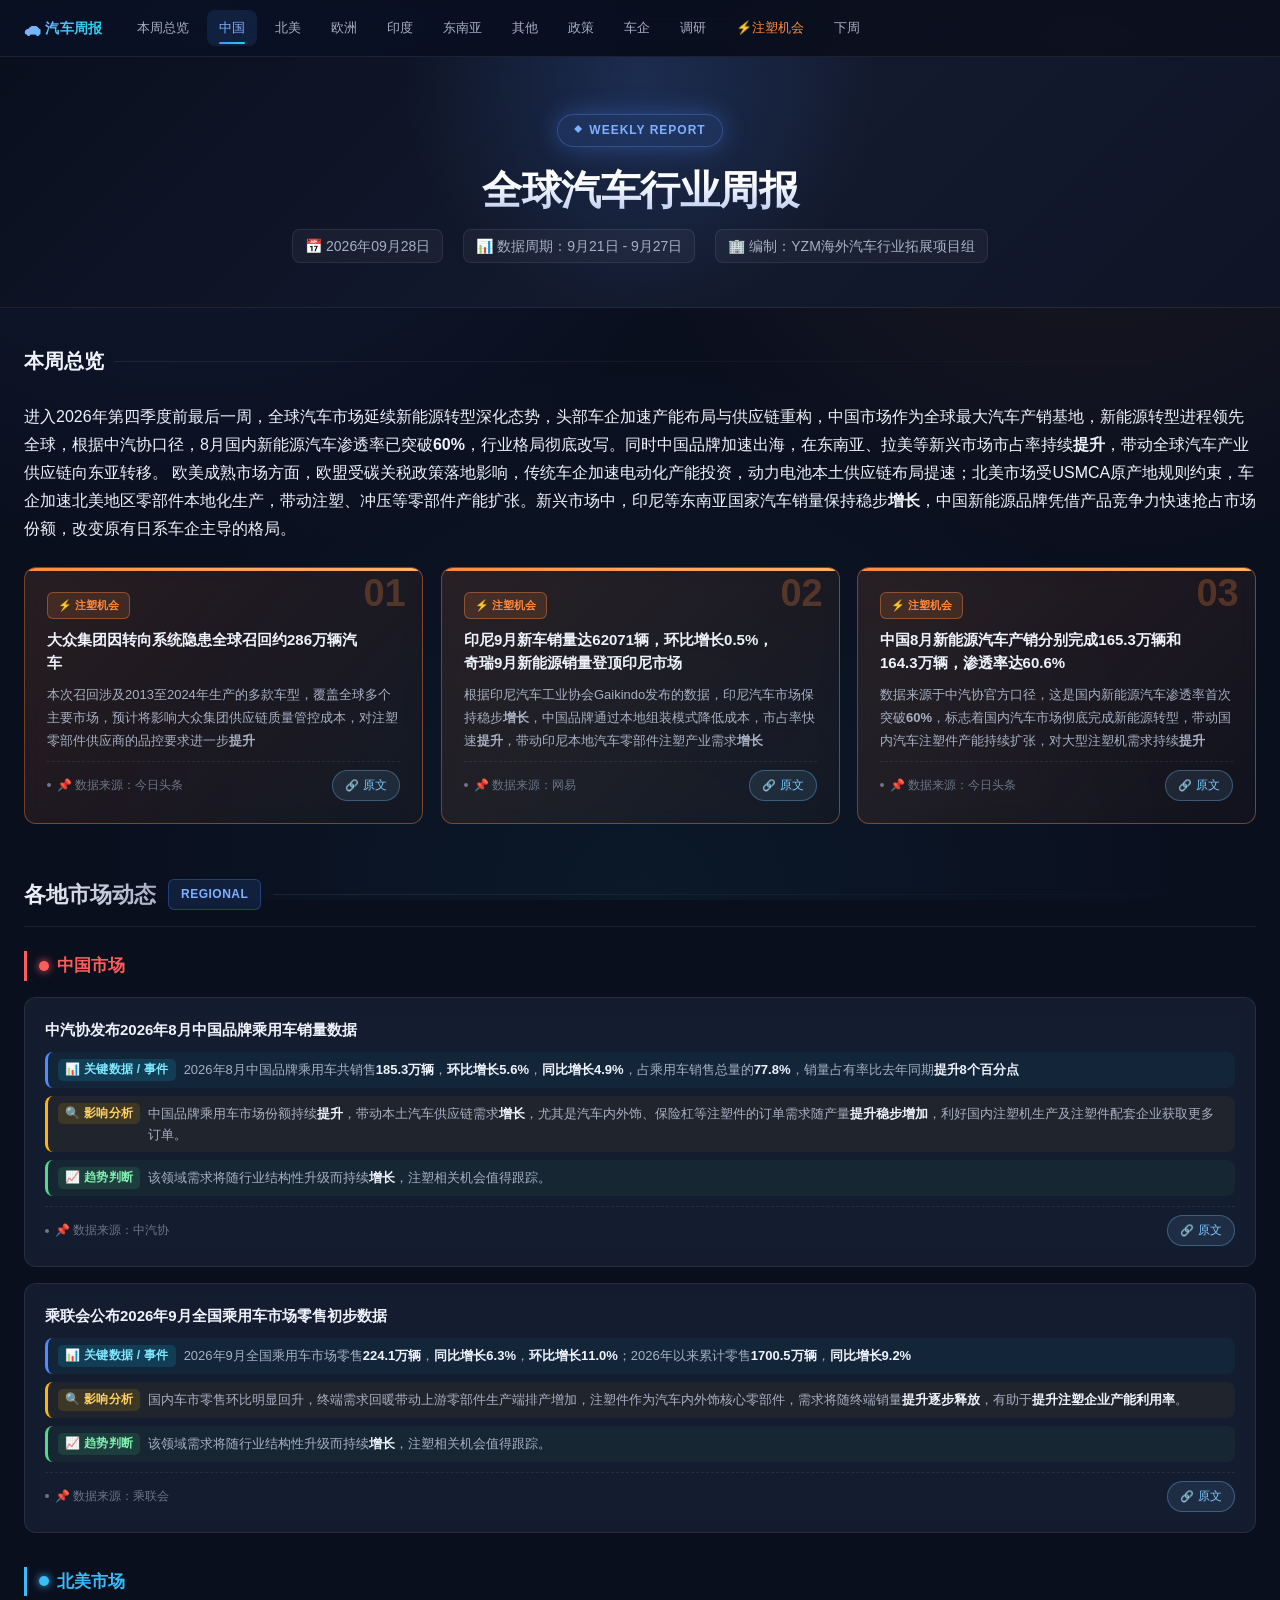
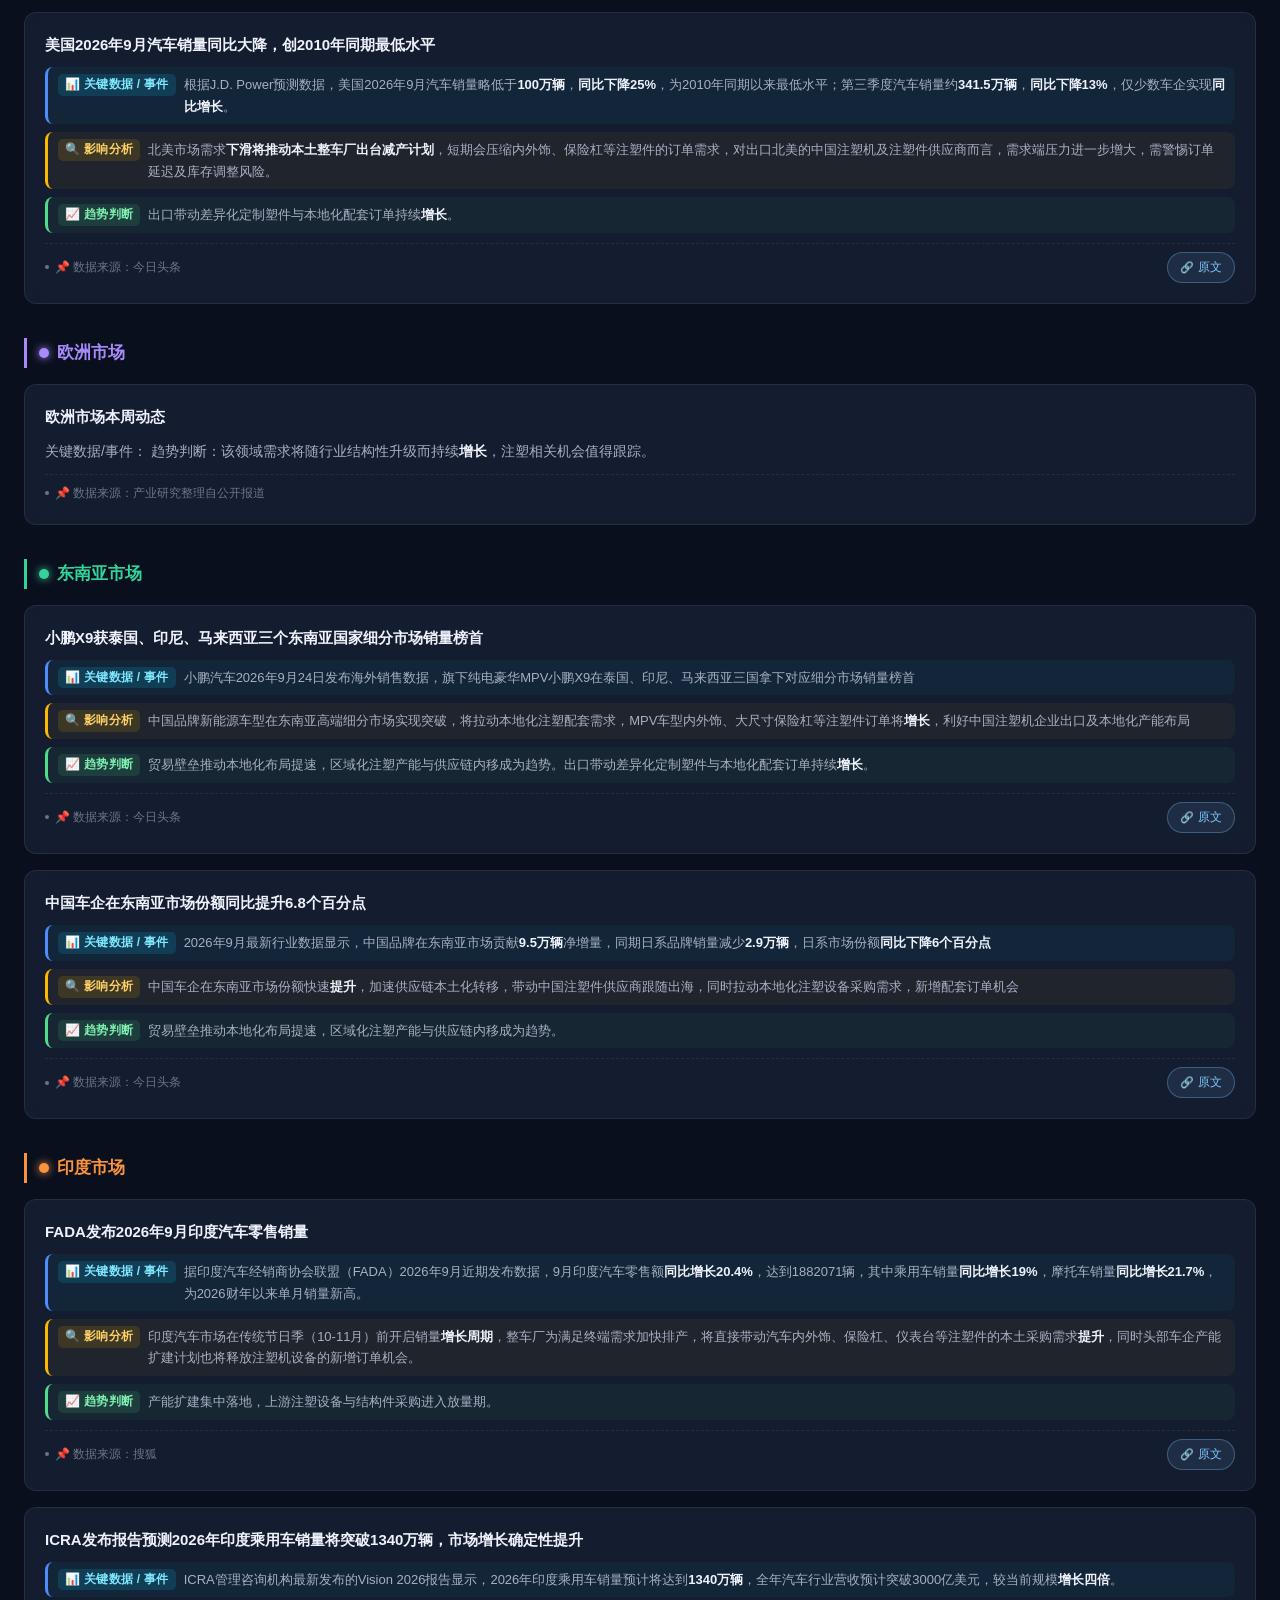
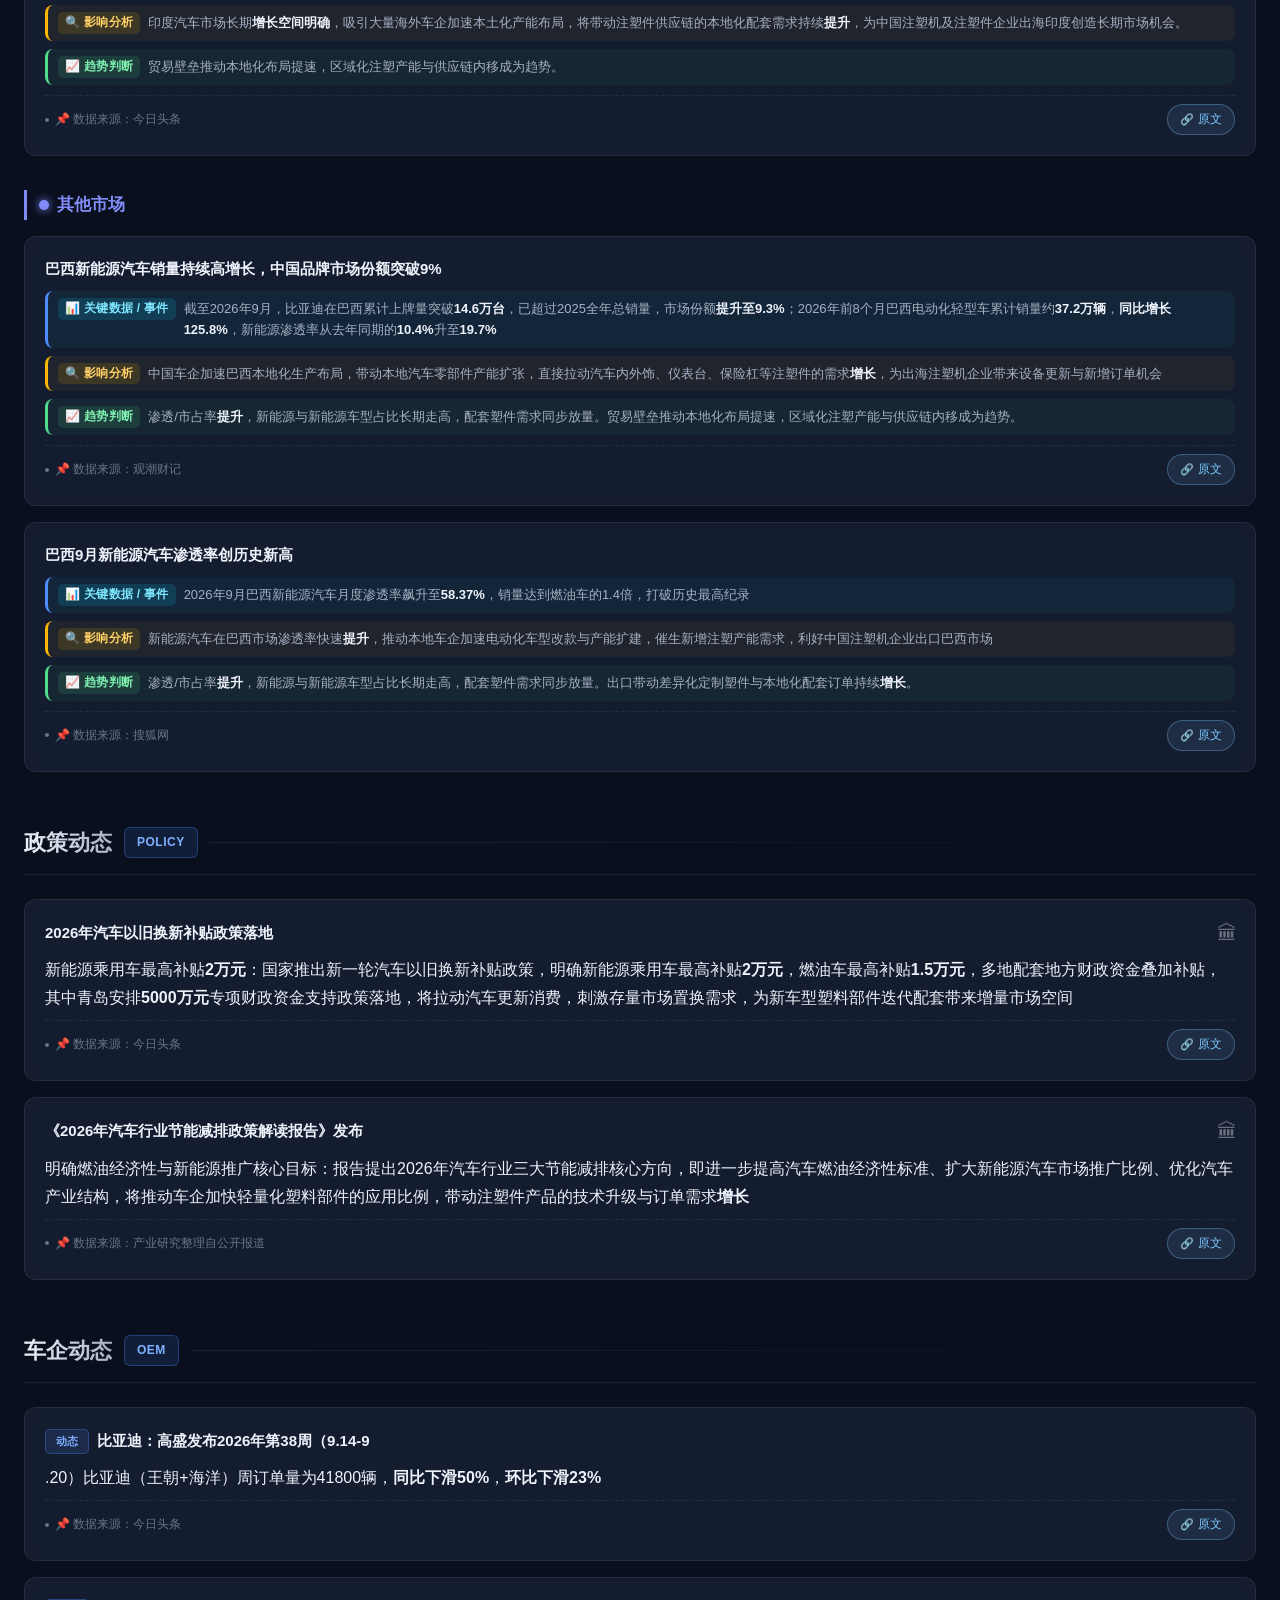
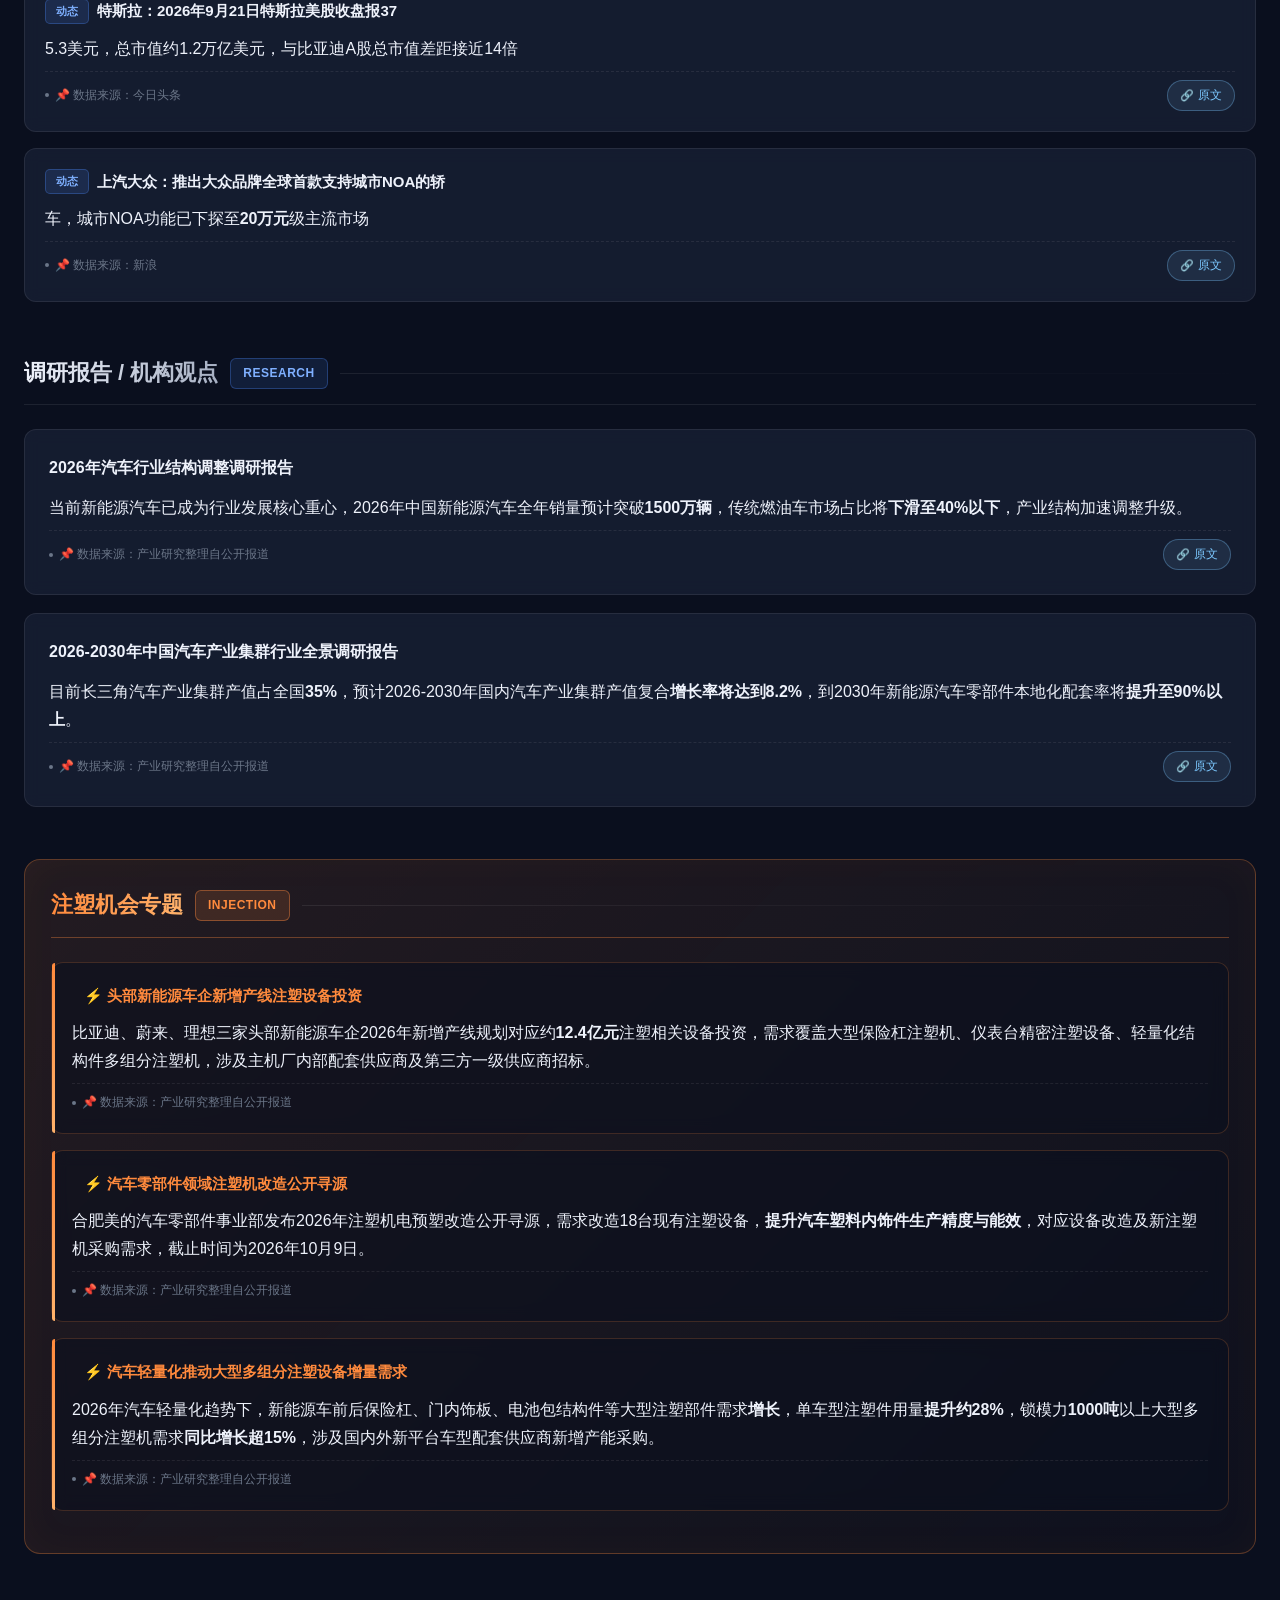
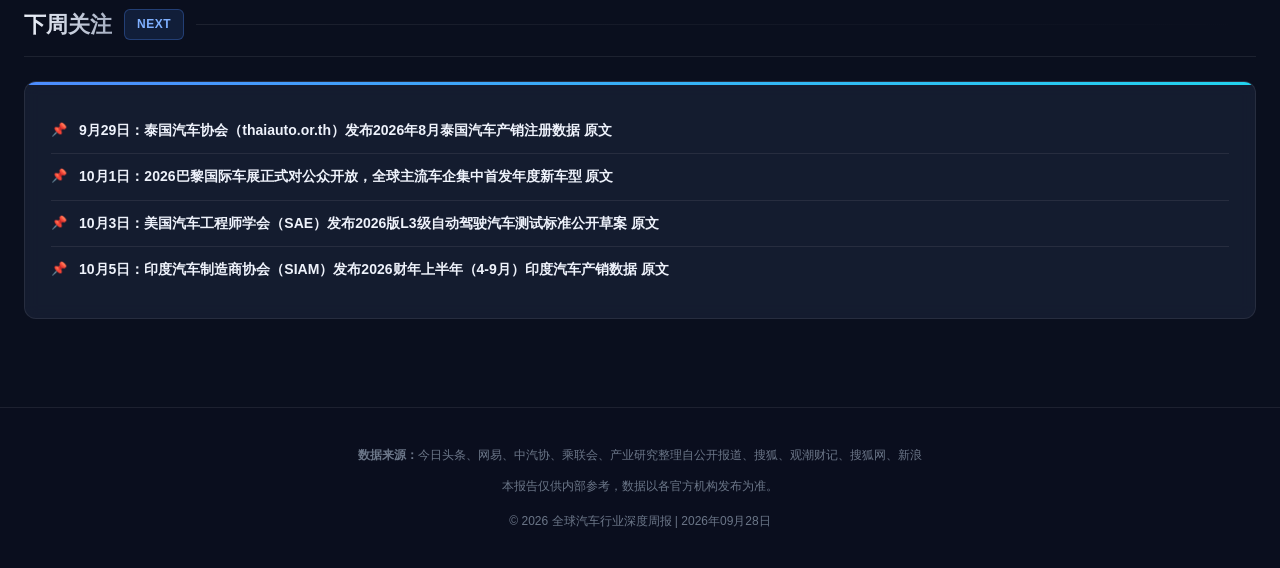
==== index.html @ fd070572 "auto: 2026-09-28 汽车行业周报" ====
<!doctype html>
<html lang="zh-CN">
<head>
<meta charset="UTF-8">
<meta name="viewport" content="width=device-width, initial-scale=1.0">
<title>全球汽车行业深度周报 | 2026年09月28日</title>
<meta name="description" content="2026年09月28日全球汽车行业深度周报,涵盖中国、东南亚、南美、欧洲、北美等区域市场动态、政策变化、车企动态及注塑行业机会分析">
<meta name="keywords" content="汽车行业,周报,市场分析,注塑机,新能源,政策动态">
<meta name="author" content="数据分析助手">
<meta property="og:title" content="全球汽车行业深度周报 | 2026年09月28日">
<meta property="og:description" content="2026年09月28日全球汽车行业深度周报,涵盖中国、东南亚、南美、欧洲、北美等区域市场动态、政策变化、车企动态及注塑行业机会分析">
<meta property="og:type" content="article">
<style>
*,*::before,*::after{box-sizing:border-box;margin:0;padding:0}
:root{
  --bg-primary:#0a0f1e;
  --bg-secondary:#131a2e;
  --bg-tertiary:#1f2a44;
  --bg-card:rgba(26,34,54,.72);
  --accent-blue:#4d8dff;
  --accent-blue-light:#7fb0ff;
  --accent-orange:#ff8a3d;
  --accent-orange-dim:#b4551a;
  --accent-cyan:#22d3ee;
  --text-primary:#eef2fb;
  --text-secondary:#a7b0c3;
  --text-muted:#6b7688;
  --border-color:rgba(255,255,255,.08);
  --border-light:rgba(255,255,255,.16);
  --region-cn:#ff5c5c;
  --region-sea:#34d399;
  --region-sa:#fbbf24;
  --region-eu:#a78bfa;
  --region-na:#38bdf8;
  --region-india:#fb923c;
  --region-other:#818cf8;
  --radius:12px;
  --radius-sm:8px;
  --shadow:0 12px 40px rgba(0,0,0,.4);
  --shadow-sm:0 6px 20px rgba(0,0,0,.25);
  --glow-blue:0 0 24px rgba(77,141,255,.35);
  --glow-orange:0 0 24px rgba(255,138,61,.3);
  --transition:all .25s cubic-bezier(.4,0,.2,1);

  --scroll-threshold:400;
  --nav-offset:100;
  --throttle-delay:100;
}
html{scroll-behavior:smooth;scroll-padding-top:72px}
body{
  font-family:-apple-system,BlinkMacSystemFont,"Segoe UI","PingFang SC","Hiragino Sans GB","Microsoft YaHei",sans-serif;
  background:var(--bg-primary);
  color:var(--text-primary);
  line-height:1.75;
  font-size:16px;
  -webkit-font-smoothing:antialiased;
  background-image:
    radial-gradient(circle at 15% 0%,rgba(77,141,255,.10),transparent 40%),
    radial-gradient(circle at 85% 10%,rgba(255,138,61,.08),transparent 35%),
    radial-gradient(circle at 50% 100%,rgba(34,211,238,.05),transparent 50%);
  background-attachment:fixed;
}
a{color:var(--accent-blue);text-decoration:none;transition:var(--transition)}
a:hover{text-decoration:underline;color:var(--accent-blue-light)}
a:focus-visible{outline:2px solid var(--accent-blue);outline-offset:2px;border-radius:2px}

/* Navigation */
.top-nav{
  position:sticky;top:0;z-index:1000;
  background:rgba(10,15,30,.78);
  backdrop-filter:blur(16px) saturate(140%);
  -webkit-backdrop-filter:blur(16px) saturate(140%);
  border-bottom:1px solid var(--border-color);
  padding:0 24px;
}
.nav-inner{
  max-width:1280px;margin:0 auto;
  display:flex;align-items:center;gap:6px;
  height:56px;
  overflow-x:auto;
  scrollbar-width:none;
}
.nav-inner::-webkit-scrollbar{display:none}
.nav-brand{
  font-weight:800;font-size:14px;
  color:var(--accent-blue-light);
  white-space:nowrap;
  margin-right:16px;
  flex-shrink:0;
  display:flex;align-items:center;gap:6px;
  letter-spacing:.3px;
  background:linear-gradient(90deg,var(--accent-blue-light),var(--accent-cyan));
  -webkit-background-clip:text;background-clip:text;color:transparent;
}
.nav-link{
  font-size:13px;color:var(--text-secondary);
  white-space:nowrap;padding:7px 12px;
  border-radius:8px;transition:var(--transition);
  flex-shrink:0;position:relative;
}
.nav-link:hover{color:var(--text-primary);background:var(--bg-secondary);text-decoration:none;transform:translateY(-1px)}
.nav-link.active{color:var(--accent-blue-light);background:rgba(77,141,255,.12)}
.nav-link.active::after{
  content:'';position:absolute;left:12px;right:12px;bottom:2px;height:2px;
  background:linear-gradient(90deg,var(--accent-blue),var(--accent-cyan));
  border-radius:2px;
}

/* Hero */
.hero{
  position:relative;
  background:linear-gradient(135deg,#0a0f1e 0%,#131a2e 55%,#0f1526 100%);
  border-bottom:1px solid var(--border-color);
  padding:56px 24px 44px;
  text-align:center;
  overflow:hidden;
}
.hero::before{
  content:'';position:absolute;
  width:560px;height:560px;border-radius:50%;
  top:-260px;left:50%;transform:translateX(-50%);
  background:radial-gradient(circle,rgba(77,141,255,.18),transparent 60%);
  pointer-events:none;
}
.hero-inner{max-width:900px;margin:0 auto;position:relative;z-index:1}
.hero-badge{
  display:inline-flex;align-items:center;gap:6px;
  font-size:12px;font-weight:700;
  color:var(--accent-blue-light);
  background:rgba(77,141,255,.12);
  border:1px solid rgba(77,141,255,.35);
  padding:5px 16px;border-radius:24px;
  margin-bottom:18px;letter-spacing:1px;
  box-shadow:var(--glow-blue);
}
.hero-badge::before{content:'◆';font-size:8px}
.hero h1{
  font-size:clamp(26px,4.5vw,40px);
  font-weight:800;
  line-height:1.25;
  margin-bottom:14px;
  letter-spacing:-.5px;
  background:linear-gradient(180deg,#fff 30%,#b9c8ef);
  -webkit-background-clip:text;background-clip:text;color:transparent;
}
.hero-meta{
  font-size:14px;color:var(--text-secondary);
  display:flex;flex-wrap:wrap;justify-content:center;gap:20px;
}
.hero-meta span{
  white-space:nowrap;
  background:rgba(255,255,255,.04);
  border:1px solid var(--border-color);
  padding:4px 12px;border-radius:8px;
  display:inline-flex;align-items:center;gap:6px;
}

/* Main container */
.container{max-width:1280px;margin:0 auto;padding:36px 24px}

/* Key Points Section */
.key-points{margin-bottom:52px}
.key-points-header{
  display:flex;align-items:center;gap:10px;
  margin-bottom:24px;
}
.key-points-header h2{
  font-size:20px;font-weight:800;
  color:var(--text-primary);
}
.key-points-header .line{flex:1;height:1px;background:linear-gradient(90deg,var(--border-color),transparent)}
.kp-grid{
  display:grid;
  grid-template-columns:repeat(auto-fit,minmax(320px,1fr));
  gap:18px;
}
.kp-card{
  background:var(--bg-card);
  backdrop-filter:blur(8px);
  border:1px solid var(--border-color);
  border-radius:var(--radius);
  padding:22px;
  transition:var(--transition);
  position:relative;
  overflow:hidden;
  will-change:transform;
}
.kp-card::after{
  content:'';position:absolute;top:0;left:0;right:0;height:1px;
  background:linear-gradient(90deg,transparent,rgba(255,255,255,.14),transparent);
}
.kp-card:hover{
  border-color:var(--border-light);
  box-shadow:var(--shadow);
  transform:translateY(-4px);
}
.kp-card .kp-num{
  font-size:38px;font-weight:800;
  color:transparent;
  -webkit-text-stroke:1px rgba(255,255,255,.10);
  position:absolute;top:6px;right:16px;
  line-height:1;
  user-select:none;
}
.kp-card h3{
  font-size:15px;font-weight:700;
  line-height:1.5;
  margin-bottom:10px;
  padding-right:40px;
  color:var(--text-primary);
}
.kp-card p{
  font-size:13px;color:var(--text-secondary);
  line-height:1.75;
}
/* 原文链接按钮（全局：总览/市场/政策/车企/调研/注塑通用） */
.src-link{
  display:inline-flex;align-items:center;gap:4px;
  margin-top:10px;padding:4px 12px;border-radius:999px;
  font-size:12px;font-weight:500;color:#7cc8ff;
  background:rgba(124,200,255,.10);
  border:1px solid rgba(124,200,255,.32);
  text-decoration:none;cursor:pointer;
  transition:background .2s,border-color .2s,transform .2s,color .2s;
}
.src-link .src-link-ico{font-size:11px;line-height:1}
.src-link:hover{
  color:#fff;background:rgba(124,200,255,.20);
  border-color:rgba(124,200,255,.6);transform:translateY(-1px);
}
.kp-card.injection{
  border-color:rgba(255,138,61,.4);
  background:linear-gradient(135deg,rgba(255,138,61,.12),rgba(255,138,61,.03));
}
.kp-card.injection::before{
  content:'';position:absolute;top:0;left:0;right:0;height:3px;
  background:linear-gradient(90deg,var(--accent-orange),#ffb26b);
}
.kp-card.injection:hover{box-shadow:var(--glow-orange)}
.kp-card.injection .kp-num{color:rgba(255,138,61,.25);-webkit-text-stroke:0}
.injection-badge{
  display:inline-flex;align-items:center;gap:4px;
  font-size:11px;font-weight:700;
  color:var(--accent-orange);
  background:rgba(255,138,61,.14);
  border:1px solid rgba(255,138,61,.4);
  padding:3px 10px;border-radius:6px;
  margin-bottom:10px;
}

/* Overview - Data Cards (本周总览数据卡片) */
.overview-grid{
  display:grid;
  grid-template-columns:repeat(auto-fit,minmax(240px,1fr));
  gap:16px;
  margin-bottom:20px;
}
.overview-card{
  background:linear-gradient(160deg,rgba(26,34,54,.85),rgba(19,26,46,.6));
  backdrop-filter:blur(10px);
  border:1px solid var(--border-color);
  border-radius:var(--radius);
  padding:22px;
  position:relative;
  overflow:hidden;
  transition:var(--transition);
  min-height:120px;
}
.overview-card::after{
  content:'';position:absolute;top:0;left:0;right:0;height:2px;
  background:linear-gradient(90deg,var(--accent-blue),transparent);
  opacity:.7;
}
.overview-card:hover{
  border-color:var(--border-light);
  transform:translateY(-4px);
  box-shadow:var(--shadow);
}
.overview-card .card-number{
  font-size:42px;font-weight:800;
  line-height:1;
  background:linear-gradient(180deg,var(--accent-blue-light),var(--accent-blue));
  -webkit-background-clip:text;background-clip:text;color:transparent;
  margin-bottom:12px;
  display:block;
}
.overview-card .overview-card-title{
  font-size:16px;font-weight:700;
  line-height:1.5;
  color:var(--text-primary);
  margin-bottom:8px;
}
.overview-card .overview-card-desc{
  font-size:13px;
  color:var(--text-secondary);
  line-height:1.7;
  margin:0;
}
.core-highlights{
  margin-top:8px;
}
.core-highlights h3{
  font-size:16px;font-weight:700;
  color:var(--text-primary);
  margin-bottom:14px;
}
.core-highlights ul,.core-highlights ol{
  list-style:none;padding:0;margin:0;
}
.core-highlights li{
  font-size:14px;color:var(--text-secondary);
  line-height:1.8;
  padding:10px 0 10px 18px;
  position:relative;
  border-bottom:1px solid var(--border-color);
}
.core-highlights li:last-child{border-bottom:none}
.core-highlights li::before{
  content:'◆';position:absolute;left:0;top:10px;
  color:var(--accent-blue);font-size:10px;
}

/* Markets - Region Cards (各地市场卡片，与政策/车企一致) */
.markets-grid{
  display:grid;
  grid-template-columns:repeat(auto-fill,minmax(340px,1fr));
  gap:16px;
  margin-bottom:8px;
}
.region-card{
  background:var(--bg-card);
  backdrop-filter:blur(10px);
  border:1px solid var(--border-color);
  border-radius:var(--radius);
  padding:20px;
  transition:var(--transition);
  position:relative;
  overflow:hidden;
}
.region-card::before{
  content:'';position:absolute;top:0;left:0;bottom:0;width:3px;
  background:var(--region-color,var(--accent-blue));
  border-radius:3px 0 0 3px;
}
.region-card:hover{
  border-color:var(--border-light);
  transform:translateY(-3px);
  box-shadow:var(--shadow);
}
.region-card .region-tag{
  font-size:15px;font-weight:700;
  color:var(--region-color,var(--text-primary));
  margin-bottom:10px;
  padding-left:12px;
  display:flex;align-items:center;gap:8px;
}
.region-card .region-tag::before{
  content:'';width:8px;height:8px;border-radius:50%;
  background:var(--region-color,var(--region-cn));
  box-shadow:0 0 8px var(--region-color,var(--region-cn));
  flex-shrink:0;
}
.region-card .region-content p{
  font-size:14px;color:var(--text-secondary);
  line-height:1.8;
  padding-left:12px;
  margin:0;
}
.region-card .region-content{
  display:contents;
}
.region-card.region-cn{--region-color:var(--region-cn)}
.region-card.region-na{--region-color:var(--region-na)}
.region-card.region-eu{--region-color:var(--region-eu)}
.region-card.region-sea{--region-color:var(--region-sea)}
.region-card.region-sa{--region-color:var(--region-sa)}
.region-card.region-india{--region-color:var(--region-india)}
.region-card.region-other{--region-color:var(--region-other)}
.region-card.region-in{--region-color:#f472b6}
.region-card.region-ru{--region-color:#fb7185}
.region-card.region-au{--region-color:#2dd4bf}
.region-card.region-jp{--region-color:#e879f9}

/* Section */
.section{margin-bottom:52px}
.section-header{
  display:flex;align-items:center;gap:12px;
  margin-bottom:24px;
  padding-bottom:12px;
  border-bottom:1px solid var(--border-color);
}
.section-header h2{
  font-size:22px;font-weight:800;
  color:var(--text-primary);
  white-space:nowrap;
  background:linear-gradient(90deg,var(--text-primary),var(--text-secondary));
  -webkit-background-clip:text;background-clip:text;color:transparent;
}
.section-header .sec-line{flex:1;height:1px;background:linear-gradient(90deg,var(--border-color),transparent)}
.section-header .sec-num{
  font-size:12px;font-weight:700;
  color:var(--accent-blue-light);
  background:rgba(77,141,255,.12);
  border:1px solid rgba(77,141,255,.3);
  padding:4px 12px;border-radius:6px;
  letter-spacing:.5px;
}

/* Subsection */
.subsection{margin-bottom:34px}
.subsection-title{
  display:flex;align-items:center;gap:8px;
  font-size:17px;font-weight:700;
  margin-bottom:16px;
  padding-left:12px;
  border-left:3px solid var(--accent-blue);
}
.subsection-title .region-dot{
  width:10px;height:10px;border-radius:50%;
  flex-shrink:0;
  box-shadow:0 0 8px currentColor;
}

/* News card */
.news-card{
  background:var(--bg-card);
  backdrop-filter:blur(8px);
  border:1px solid var(--border-color);
  border-radius:var(--radius);
  padding:20px;
  margin-bottom:16px;
  transition:var(--transition);
  position:relative;
}
.news-card:hover{
  border-color:var(--border-light);
  transform:translateX(3px);
  box-shadow:var(--shadow-sm);
}
.news-card h4{
  font-size:15px;font-weight:700;
  line-height:1.6;
  margin-bottom:10px;
  color:var(--text-primary);
}
.news-card .news-body{
  font-size:14px;color:var(--text-secondary);
  line-height:1.8;
  margin-bottom:10px;
}
.news-card .news-body strong{color:var(--text-primary)}
/* ---- 三要点结构化（关键数据/影响分析/趋势判断） ---- */
.news-body .points-block{
  display:flex;flex-direction:column;gap:8px;
}
.point{
  display:flex;align-items:flex-start;gap:8px;
  padding:7px 10px;
  border-radius:8px;
  background:rgba(255,255,255,.035);
  border-left:3px solid rgba(255,255,255,.18);
  font-size:13px;line-height:1.65;
  color:var(--text-secondary);
}
.point .point-head{
  flex:0 0 auto;
  font-weight:700;
  font-size:12px;
  letter-spacing:.3px;
  padding:1px 7px;
  border-radius:5px;
  white-space:nowrap;
  color:var(--text-primary);
}
.point .point-text{flex:1 1 auto}
.point-key{background:rgba(0,210,255,.05);border-left-color:var(--accent-blue)}
.point-key .point-head{background:rgba(0,210,255,.14);color:#7fe7ff}
.point-impact{background:rgba(255,184,0,.05);border-left-color:#ffb800}
.point-impact .point-head{background:rgba(255,184,0,.13);color:#ffd166}
.point-trend{background:rgba(80,220,140,.05);border-left-color:#50dc8c}
.point-trend .point-head{background:rgba(80,220,140,.13);color:#7ff0b0}
.news-source{
  font-size:12px;color:var(--text-muted);
  display:flex;align-items:center;gap:6px;
}
.news-source::before{
  content:'';display:inline-block;
  width:4px;height:4px;border-radius:50%;
  background:var(--text-muted);
}
/* 卡片底部：数据来源 + 原文按钮 横排 */
.news-foot{
  display:flex;align-items:center;justify-content:space-between;
  gap:8px;margin-top:8px;padding-top:8px;
  border-top:1px dashed rgba(255,255,255,.08);
}
.news-foot .news-source{font-size:12px;color:var(--text-muted)}
.news-foot .src-link{margin:0}
.news-card ul{
  list-style:none;padding:0;margin:8px 0;
}
.news-card ul li{
  font-size:14px;color:var(--text-secondary);
  line-height:1.8;
  padding-left:16px;
  position:relative;
}
.news-card ul li::before{
  content:'•';position:absolute;left:0;
  color:var(--accent-blue);font-weight:700;
}

/* Region colors */
.region-cn .subsection-title{border-left-color:var(--region-cn)}
.region-cn .subsection-title{color:var(--region-cn)}
.region-cn .region-dot{background:var(--region-cn);color:var(--region-cn)}
.region-sea .subsection-title{border-left-color:var(--region-sea)}
.region-sea .subsection-title{color:var(--region-sea)}
.region-sea .region-dot{background:var(--region-sea);color:var(--region-sea)}
.region-sa .subsection-title{border-left-color:var(--region-sa)}
.region-sa .subsection-title{color:var(--region-sa)}
.region-sa .region-dot{background:var(--region-sa);color:var(--region-sa)}
.region-eu .subsection-title{border-left-color:var(--region-eu)}
.region-eu .subsection-title{color:var(--region-eu)}
.region-eu .region-dot{background:var(--region-eu);color:var(--region-eu)}
.region-na .subsection-title{border-left-color:var(--region-na)}
.region-na .subsection-title{color:var(--region-na)}
.region-na .region-dot{background:var(--region-na);color:var(--region-na)}
.region-other .subsection-title{border-left-color:var(--region-other)}
.region-other .subsection-title{color:var(--region-other)}
.region-other .region-dot{background:var(--region-other);color:var(--region-other)}
.region-india .subsection-title{border-left-color:var(--region-india)}
.region-india .subsection-title{color:var(--region-india)}
.region-india .region-dot{background:var(--region-india);color:var(--region-india)}

/* Policy section */
.policy-card{
  background:var(--bg-card);
  backdrop-filter:blur(8px);
  border:1px solid var(--border-color);
  border-radius:var(--radius);
  padding:20px;
  margin-bottom:16px;
  transition:var(--transition);
  position:relative;
}
.policy-card::before{
  content:'🏛';position:absolute;top:16px;right:18px;font-size:20px;opacity:.4;
}
.policy-card:hover{border-color:rgba(77,141,255,.4);transform:translateY(-2px)}
.policy-card h3{
  font-size:15px;font-weight:700;
  color:var(--text-primary);
  margin-bottom:10px;
  padding-right:32px;
}
.policy-card p{font-size:14px;color:var(--text-secondary);line-height:1.8}

/* OEM section */
.oem-card{
  background:var(--bg-card);
  backdrop-filter:blur(8px);
  border:1px solid var(--border-color);
  border-radius:var(--radius);
  padding:20px;
  margin-bottom:16px;
  transition:var(--transition);
}
.oem-card:hover{border-color:rgba(77,141,255,.4);transform:translateY(-2px)}
.oem-card h3{
  font-size:15px;font-weight:700;
  color:var(--text-primary);
  margin-bottom:10px;
  display:flex;align-items:center;gap:8px;
}
.oem-card h3 .oem-tag{
  font-size:11px;font-weight:600;
  color:var(--accent-blue-light);
  background:rgba(77,141,255,.14);
  border:1px solid rgba(77,141,255,.3);
  padding:2px 10px;border-radius:5px;
}
.oem-card p,.oem-card li{
  font-size:14px;color:var(--text-secondary);
  line-height:1.8;
}
.oem-card ul{list-style:none;padding:0;margin:8px 0}
.oem-card ul li{padding-left:16px;position:relative}
.oem-card ul li::before{content:'→';position:absolute;left:0;color:var(--accent-blue)}

/* Injection opportunity section */
.injection-section{
  background:linear-gradient(135deg,rgba(255,138,61,.10),rgba(255,138,61,.02));
  border:1px solid rgba(255,138,61,.3);
  border-radius:16px;
  padding:26px;
  margin-bottom:52px;
  box-shadow:inset 0 0 40px rgba(255,138,61,.04);
}
.injection-section .section-header{border-bottom-color:rgba(255,138,61,.35)}
.injection-section .section-header h2{background:linear-gradient(90deg,var(--accent-orange),#ffb26b);-webkit-background-clip:text;background-clip:text;color:transparent}
.inj-card{
  background:rgba(10,15,30,.55);
  backdrop-filter:blur(8px);
  border:1px solid rgba(255,138,61,.2);
  border-radius:var(--radius);
  padding:20px;
  margin-bottom:16px;
  position:relative;
  transition:var(--transition);
}
.inj-card:hover{transform:translateX(3px);box-shadow:var(--glow-orange)}
.inj-card::before{
  content:'';position:absolute;top:0;left:0;bottom:0;width:3px;
  background:linear-gradient(180deg,var(--accent-orange),#ffb26b);
  border-radius:3px 0 0 3px;
}
.inj-card h3{
  font-size:15px;font-weight:700;
  color:var(--accent-orange);
  margin-bottom:10px;
  padding-left:12px;
}
.inj-card p{
  font-size:14px;color:var(--text-secondary);
  line-height:1.8;
  padding-left:12px;
}

/* Research section */
.research-card{
  background:var(--bg-card);
  backdrop-filter:blur(8px);
  border:1px solid var(--border-color);
  border-radius:var(--radius);
  padding:24px;
  margin-bottom:18px;
  transition:var(--transition);
}
.research-card:hover{border-color:rgba(167,139,250,.4);transform:translateY(-2px)}
.research-card h3{
  font-size:16px;font-weight:700;
  color:var(--text-primary);
  margin-bottom:12px;
}
.research-card p{font-size:14px;color:var(--text-secondary);line-height:1.85}

/* Next week */
.next-week{
  background:var(--bg-card);
  backdrop-filter:blur(8px);
  border:1px solid var(--border-color);
  border-radius:var(--radius);
  padding:26px;
  position:relative;
  overflow:hidden;
}
.next-week::before{
  content:'';position:absolute;top:0;left:0;right:0;height:3px;
  background:linear-gradient(90deg,var(--accent-blue),var(--accent-cyan));
}
.next-week ul{list-style:none;padding:0}
.next-week ul li{
  font-size:14px;color:var(--text-secondary);
  line-height:1.8;
  padding:10px 0;
  border-bottom:1px solid var(--border-color);
  display:flex;align-items:flex-start;gap:12px;
  transition:var(--transition);
}
.next-week ul li:hover{padding-left:6px;color:var(--text-primary)}
.next-week ul li:last-child{border-bottom:none}
.next-week ul li::before{
  content:'📌';flex-shrink:0;font-size:13px;
}
.next-week ul li strong{color:var(--text-primary)}

/* Footer */
.footer{
  border-top:1px solid var(--border-color);
  padding:36px 24px;
  text-align:center;
  background:rgba(10,15,30,.5);
}
.footer p{font-size:12px;color:var(--text-muted);line-height:1.9}

/* Back to top */
.back-top{
  position:fixed;bottom:28px;right:28px;
  width:44px;height:44px;
  background:linear-gradient(135deg,var(--accent-blue),var(--accent-cyan));
  border:none;border-radius:12px;
  color:#fff;font-size:18px;
  cursor:pointer;
  opacity:0;visibility:hidden;
  transition:var(--transition);
  z-index:999;
  display:flex;align-items:center;justify-content:center;
  box-shadow:0 6px 20px rgba(77,141,255,.45);
  will-change:transform;
}
.back-top.visible{opacity:1;visibility:visible}
.back-top:hover{transform:translateY(-3px) scale(1.05);box-shadow:0 8px 28px rgba(77,141,255,.6)}

/* Scroll reveal */
.reveal{opacity:0;transform:translateY(24px);transition:opacity .6s ease,transform .6s ease}
.reveal.visible{opacity:1;transform:translateY(0)}

/* Responsive */
@media(max-width:768px){
  .hero{padding:40px 16px 28px}
  .hero h1{font-size:24px}
  .hero-meta{font-size:12px;gap:8px}
  .container{padding:24px 16px}
  .kp-grid{grid-template-columns:1fr}
  .section-header h2{font-size:18px}
  .subsection-title{font-size:15px}
  .news-card{padding:16px}
  .injection-section{padding:18px}
  .nav-brand{font-size:12px;margin-right:8px}
  .nav-link{font-size:12px;padding:5px 8px}
}
@media(max-width:480px){
  body{font-size:15px}
  .hero h1{font-size:21px}
  .kp-card{padding:16px}
  .kp-card h3{font-size:14px}
  .news-card h4{font-size:14px}
}

/* Print */
@media(prefers-reduced-motion:reduce){
  *,*::before,*::after{animation-duration:.01ms!important;animation-iteration-count:1!important;transition-duration:.01ms!important;scroll-behavior:auto!important}
  .reveal{opacity:1;transform:none}
}
@media print{
  .top-nav,.back-top{display:none!important}
  body{background:#fff;color:#111;font-size:12px}
  .hero{background:#fff;border-bottom:2px solid #111;padding:20px 0}
  .hero h1{color:#111;-webkit-text-fill-color:#111}
  .hero-meta{color:#444}
  .container{padding:16px 0}
  .kp-card,.news-card,.policy-card,.oem-card,.inj-card,.research-card,.next-week{
    background:#fff;border:1px solid #ddd;color:#111;
    break-inside:avoid;
  }
  .kp-card h3,.news-card h4,.policy-card h4,.oem-card h4,.inj-card h4,.research-card h4{color:#111}
  .kp-card p,.news-card .news-body,.policy-card p,.oem-card p,.inj-card p,.research-card p{color:#333}
  .news-source{color:#666}
  .section{break-inside:avoid}
  .injection-section{background:#fff;border-color:#f97316}
  a{color:#111;text-decoration:underline}
  a[href]::after{content:" (" attr(href) ")";font-size:10px;color:#666}
}

/* ── 板块配图 ───────────────────────────── */
.weekly-figure{
  margin:4px 0 20px;
  border-radius:14px;
  overflow:hidden;
  box-shadow:0 12px 30px rgba(0,0,0,.35);
  border:1px solid var(--border-color);
}
.weekly-img{
  display:block;
  width:100%;
  height:auto;
  aspect-ratio:16/9;
  object-fit:cover;
  border-radius:14px;
}
.weekly-figure-hero{margin:6px 0 24px}
.weekly-figure-markets{margin:0 0 26px}
.weekly-figure-injection{margin:0 0 24px}
@media print{
  .weekly-figure{box-shadow:none;border-color:#ddd}
}
</style>
</head>
<body>

<!-- Navigation -->
<nav class="top-nav" role="navigation" aria-label="页面导航">
<div class="nav-inner">
  <span class="nav-brand">🚗 汽车周报</span>
  <a href="#overview" class="nav-link" title="本周总览">本周总览</a>
  <a href="#china" class="nav-link" title="中国市场">中国</a>
  <a href="#na" class="nav-link" title="北美市场">北美</a>
  <a href="#eu" class="nav-link" title="欧洲市场">欧洲</a>
  <a href="#india" class="nav-link" title="印度市场">印度</a>
  <a href="#sea" class="nav-link" title="东南亚市场">东南亚</a>
  <a href="#other" class="nav-link" title="其他区域">其他</a>
  <a href="#policy" class="nav-link" title="政策动态">政策</a>
  <a href="#oem" class="nav-link" title="车企动态">车企</a>
  <a href="#research" class="nav-link" title="调研报告">调研</a>
  <a href="#injection" class="nav-link" style="color:var(--accent-orange)" title="注塑机会">⚡注塑机会</a>
  <a href="#nextweek" class="nav-link" title="下周关注">下周</a>
</div>
</nav>

<!-- Hero -->
<header class="hero" id="top">
<div class="hero-inner">
  <span class="hero-badge">WEEKLY REPORT</span>
  <h1>全球汽车行业周报</h1>
  <div class="hero-meta">
    <span>📅 2026年09月28日</span>
    <span>📊 数据周期：9月21日 - 9月27日</span>
    <span>🏢 编制：YZM海外汽车行业拓展项目组</span>
  </div>
</div>
</header>

<main class="container">

<!-- Key Points -->
  <!-- Key Points -->
  <section class="key-points" id="overview">
    <div class="key-points-header">
      <h2>本周总览</h2>
      <span class="line"></span>
    </div>
    <p style="margin-bottom:24px;color:var(--text-soft);">进入2026年第四季度前最后一周，全球汽车市场延续新能源转型深化态势，头部车企加速产能布局与供应链重构，中国市场作为全球最大汽车产销基地，新能源转型进程领先全球，根据中汽协口径，8月国内新能源汽车渗透率已突破<strong>60%</strong>，行业格局彻底改写。同时中国品牌加速出海，在东南亚、拉美等新兴市场市占率持续<strong>提升</strong>，带动全球汽车产业供应链向东亚转移。 欧美成熟市场方面，欧盟受碳关税政策落地影响，传统车企加速电动化产能投资，动力电池本土供应链布局提速；北美市场受USMCA原产地规则约束，车企加速北美地区零部件本地化生产，带动注塑、冲压等零部件产能扩张。新兴市场中，印尼等东南亚国家汽车销量保持稳步<strong>增长</strong>，中国新能源品牌凭借产品竞争力快速抢占市场份额，改变原有日系车企主导的格局。</p>
    <div class="kp-grid">
    <div class="kp-card injection">
      <span class="kp-num">01</span>
      <span class="injection-badge">⚡ 注塑机会</span>
      <h3>大众集团因转向系统隐患全球召回约286万辆汽车</h3>
      <p>本次召回涉及2013至2024年生产的多款车型，覆盖全球多个主要市场，预计将影响大众集团供应链质量管控成本，对注塑零部件供应商的品控要求进一步<strong>提升</strong></p>
      <div class="news-foot"><div class="news-source">📌 数据来源：今日头条</div><a class="src-link" href="http://m.toutiao.com/group/7690364709677154863/" target="_blank" rel="noopener nofollow"><span class="src-link-ico">🔗</span>原文</a></div>
    </div>
    <div class="kp-card injection">
      <span class="kp-num">02</span>
      <span class="injection-badge">⚡ 注塑机会</span>
      <h3>印尼9月新车销量达62071辆，环比增长0.5%，奇瑞9月新能源销量登顶印尼市场</h3>
      <p>根据印尼汽车工业协会Gaikindo发布的数据，印尼汽车市场保持稳步<strong>增长</strong>，中国品牌通过本地组装模式降低成本，市占率快速<strong>提升</strong>，带动印尼本地汽车零部件注塑产业需求<strong>增长</strong></p>
      <div class="news-foot"><div class="news-source">📌 数据来源：网易</div><a class="src-link" href="http://m.163.com/dy/article/KBO28CNH0511A6N9.html" target="_blank" rel="noopener nofollow"><span class="src-link-ico">🔗</span>原文</a></div>
    </div>
    <div class="kp-card injection">
      <span class="kp-num">03</span>
      <span class="injection-badge">⚡ 注塑机会</span>
      <h3>中国8月新能源汽车产销分别完成165.3万辆和164.3万辆，渗透率达60.6%</h3>
      <p>数据来源于中汽协官方口径，这是国内新能源汽车渗透率首次突破<strong>60%</strong>，标志着国内汽车市场彻底完成新能源转型，带动国内汽车注塑件产能持续扩张，对大型注塑机需求持续<strong>提升</strong></p>
      <div class="news-foot"><div class="news-source">📌 数据来源：今日头条</div><a class="src-link" href="http://m.toutiao.com/group/7690174406441730599/" target="_blank" rel="noopener nofollow"><span class="src-link-ico">🔗</span>原文</a></div>
    </div>
    </div>
  </section>
  <!-- Markets -->
  <section class="section" id="markets">
    <div class="section-header">
      <h2>各地市场动态</h2>
      <span class="sec-num">REGIONAL</span>
      <span class="sec-line"></span>
    </div>
    <div class="subsection region-cn" id="china">
      <h3 class="subsection-title"><span class="region-dot"></span>中国市场</h3>
      <div class="news-card"><h4>中汽协发布2026年8月中国品牌乘用车销量数据</h4><div class="news-body"><div class="points-block"><div class="point point-key"><span class="point-head">📊 关键数据 / 事件</span><span class="point-text">2026年8月中国品牌乘用车共销售<strong>185.3万辆</strong>，<strong>环比增长5.6%</strong>，<strong>同比增长4.9%</strong>，占乘用车销售总量的<strong>77.8%</strong>，销量占有率比去年同期<strong>提升8个百分点</strong></span></div><div class="point point-impact"><span class="point-head">🔍 影响分析</span><span class="point-text">中国品牌乘用车市场份额持续<strong>提升</strong>，带动本土汽车供应链需求<strong>增长</strong>，尤其是汽车内外饰、保险杠等注塑件的订单需求随产量<strong>提升稳步增加</strong>，利好国内注塑机生产及注塑件配套企业获取更多订单。</span></div><div class="point point-trend"><span class="point-head">📈 趋势判断</span><span class="point-text">该领域需求将随行业结构性升级而持续<strong>增长</strong>，注塑相关机会值得跟踪。</span></div></div></div><div class="news-foot"><div class="news-source">📌 数据来源：中汽协</div><a class="src-link" href="https://m.stnn.cc/detail/6ab0d939158f681db40d1adc.html" target="_blank" rel="noopener nofollow"><span class="src-link-ico">🔗</span>原文</a></div></div>
      <div class="news-card"><h4>乘联会公布2026年9月全国乘用车市场零售初步数据</h4><div class="news-body"><div class="points-block"><div class="point point-key"><span class="point-head">📊 关键数据 / 事件</span><span class="point-text">2026年9月全国乘用车市场零售<strong>224.1万辆</strong>，<strong>同比增长6.3%</strong>，<strong>环比增长11.0%</strong>；2026年以来累计零售<strong>1700.5万辆</strong>，<strong>同比增长9.2%</strong></span></div><div class="point point-impact"><span class="point-head">🔍 影响分析</span><span class="point-text">国内车市零售环比明显回升，终端需求回暖带动上游零部件生产端排产增加，注塑件作为汽车内外饰核心零部件，需求将随终端销量<strong>提升逐步释放</strong>，有助于<strong>提升注塑企业产能利用率</strong>。</span></div><div class="point point-trend"><span class="point-head">📈 趋势判断</span><span class="point-text">该领域需求将随行业结构性升级而持续<strong>增长</strong>，注塑相关机会值得跟踪。</span></div></div></div><div class="news-foot"><div class="news-source">📌 数据来源：乘联会</div><a class="src-link" href="http://m.toutiao.com/group/7563230429801644594/" target="_blank" rel="noopener nofollow"><span class="src-link-ico">🔗</span>原文</a></div></div>
    </div>
    <div class="subsection region-na" id="na">
      <h3 class="subsection-title"><span class="region-dot"></span>北美市场</h3>
      <div class="news-card"><h4>美国2026年9月汽车销量同比大降，创2010年同期最低水平</h4><div class="news-body"><div class="points-block"><div class="point point-key"><span class="point-head">📊 关键数据 / 事件</span><span class="point-text">根据J.D. Power预测数据，美国2026年9月汽车销量略低于<strong>100万辆</strong>，<strong>同比下降25%</strong>，为2010年同期以来最低水平；第三季度汽车销量约<strong>341.5万辆</strong>，<strong>同比下降13%</strong>，仅少数车企实现<strong>同比增长</strong>。</span></div><div class="point point-impact"><span class="point-head">🔍 影响分析</span><span class="point-text">北美市场需求<strong>下滑将推动本土整车厂出台减产计划</strong>，短期会压缩内外饰、保险杠等注塑件的订单需求，对出口北美的中国注塑机及注塑件供应商而言，需求端压力进一步增大，需警惕订单延迟及库存调整风险。</span></div><div class="point point-trend"><span class="point-head">📈 趋势判断</span><span class="point-text">出口带动差异化定制塑件与本地化配套订单持续<strong>增长</strong>。</span></div></div></div><div class="news-foot"><div class="news-source">📌 数据来源：今日头条</div><a class="src-link" href="http://m.toutiao.com/group/7018118783910904352/" target="_blank" rel="noopener nofollow"><span class="src-link-ico">🔗</span>原文</a></div></div>
    </div>
    <div class="subsection region-eu" id="eu">
      <h3 class="subsection-title"><span class="region-dot"></span>欧洲市场</h3>
      <div class="news-card"><h4>欧洲市场本周动态</h4><div class="news-body">关键数据/事件： 趋势判断：该领域需求将随行业结构性升级而持续<strong>增长</strong>，注塑相关机会值得跟踪。</div><div class="news-foot"><div class="news-source">📌 数据来源：产业研究整理自公开报道</div></div></div>
    </div>
    <div class="subsection region-sea" id="sea">
      <h3 class="subsection-title"><span class="region-dot"></span>东南亚市场</h3>
      <div class="news-card"><h4>小鹏X9获泰国、印尼、马来西亚三个东南亚国家细分市场销量榜首</h4><div class="news-body"><div class="points-block"><div class="point point-key"><span class="point-head">📊 关键数据 / 事件</span><span class="point-text">小鹏汽车2026年9月24日发布海外销售数据，旗下纯电豪华MPV小鹏X9在泰国、印尼、马来西亚三国拿下对应细分市场销量榜首</span></div><div class="point point-impact"><span class="point-head">🔍 影响分析</span><span class="point-text">中国品牌新能源车型在东南亚高端细分市场实现突破，将拉动本地化注塑配套需求，MPV车型内外饰、大尺寸保险杠等注塑件订单将<strong>增长</strong>，利好中国注塑机企业出口及本地化产能布局</span></div><div class="point point-trend"><span class="point-head">📈 趋势判断</span><span class="point-text">贸易壁垒推动本地化布局提速，区域化注塑产能与供应链内移成为趋势。出口带动差异化定制塑件与本地化配套订单持续<strong>增长</strong>。</span></div></div></div><div class="news-foot"><div class="news-source">📌 数据来源：今日头条</div><a class="src-link" href="http://m.toutiao.com/group/7689095368042234404/" target="_blank" rel="noopener nofollow"><span class="src-link-ico">🔗</span>原文</a></div></div>
      <div class="news-card"><h4>中国车企在东南亚市场份额同比提升6.8个百分点</h4><div class="news-body"><div class="points-block"><div class="point point-key"><span class="point-head">📊 关键数据 / 事件</span><span class="point-text">2026年9月最新行业数据显示，中国品牌在东南亚市场贡献<strong>9.5万辆</strong>净增量，同期日系品牌销量减少<strong>2.9万辆</strong>，日系市场份额<strong>同比下降6个百分点</strong></span></div><div class="point point-impact"><span class="point-head">🔍 影响分析</span><span class="point-text">中国车企在东南亚市场份额快速<strong>提升</strong>，加速供应链本土化转移，带动中国注塑件供应商跟随出海，同时拉动本地化注塑设备采购需求，新增配套订单机会</span></div><div class="point point-trend"><span class="point-head">📈 趋势判断</span><span class="point-text">贸易壁垒推动本地化布局提速，区域化注塑产能与供应链内移成为趋势。</span></div></div></div><div class="news-foot"><div class="news-source">📌 数据来源：今日头条</div><a class="src-link" href="http://m.toutiao.com/group/7688976159954059826/" target="_blank" rel="noopener nofollow"><span class="src-link-ico">🔗</span>原文</a></div></div>
    </div>
    <div class="subsection region-india" id="india">
      <h3 class="subsection-title"><span class="region-dot"></span>印度市场</h3>
      <div class="news-card"><h4>FADA发布2026年9月印度汽车零售销量</h4><div class="news-body"><div class="points-block"><div class="point point-key"><span class="point-head">📊 关键数据 / 事件</span><span class="point-text">据印度汽车经销商协会联盟（FADA）2026年9月近期发布数据，9月印度汽车零售额<strong>同比增长20.4%</strong>，达到1882071辆，其中乘用车销量<strong>同比增长19%</strong>，摩托车销量<strong>同比增长21.7%</strong>，为2026财年以来单月销量新高。</span></div><div class="point point-impact"><span class="point-head">🔍 影响分析</span><span class="point-text">印度汽车市场在传统节日季（10-11月）前开启销量<strong>增长周期</strong>，整车厂为满足终端需求加快排产，将直接带动汽车内外饰、保险杠、仪表台等注塑件的本土采购需求<strong>提升</strong>，同时头部车企产能扩建计划也将释放注塑机设备的新增订单机会。</span></div><div class="point point-trend"><span class="point-head">📈 趋势判断</span><span class="point-text">产能扩建集中落地，上游注塑设备与结构件采购进入放量期。</span></div></div></div><div class="news-foot"><div class="news-source">📌 数据来源：搜狐</div><a class="src-link" href="https://m.sohu.com/a/727057166_121726405/" target="_blank" rel="noopener nofollow"><span class="src-link-ico">🔗</span>原文</a></div></div>
      <div class="news-card"><h4>ICRA发布报告预测2026年印度乘用车销量将突破1340万辆，市场增长确定性提升</h4><div class="news-body"><div class="points-block"><div class="point point-key"><span class="point-head">📊 关键数据 / 事件</span><span class="point-text">ICRA管理咨询机构最新发布的Vision 2026报告显示，2026年印度乘用车销量预计将达到<strong>1340万辆</strong>，全年汽车行业营收预计突破3000亿美元，较当前规模<strong>增长四倍</strong>。</span></div><div class="point point-impact"><span class="point-head">🔍 影响分析</span><span class="point-text">印度汽车市场长期<strong>增长空间明确</strong>，吸引大量海外车企加速本土化产能布局，将带动注塑件供应链的本地化配套需求持续<strong>提升</strong>，为中国注塑机及注塑件企业出海印度创造长期市场机会。</span></div><div class="point point-trend"><span class="point-head">📈 趋势判断</span><span class="point-text">贸易壁垒推动本地化布局提速，区域化注塑产能与供应链内移成为趋势。</span></div></div></div><div class="news-foot"><div class="news-source">📌 数据来源：今日头条</div><a class="src-link" href="http://m.toutiao.com/group/3534308726/" target="_blank" rel="noopener nofollow"><span class="src-link-ico">🔗</span>原文</a></div></div>
    </div>
    <div class="subsection region-other" id="other">
      <h3 class="subsection-title"><span class="region-dot"></span>其他市场</h3>
      <div class="news-card"><h4>巴西新能源汽车销量持续高增长，中国品牌市场份额突破9%</h4><div class="news-body"><div class="points-block"><div class="point point-key"><span class="point-head">📊 关键数据 / 事件</span><span class="point-text">截至2026年9月，比亚迪在巴西累计上牌量突破<strong>14.6万台</strong>，已超过2025全年总销量，市场份额<strong>提升至9.3%</strong>；2026年前8个月巴西电动化轻型车累计销量约<strong>37.2万辆</strong>，<strong>同比增长125.8%</strong>，新能源渗透率从去年同期的<strong>10.4%</strong>升至<strong>19.7%</strong></span></div><div class="point point-impact"><span class="point-head">🔍 影响分析</span><span class="point-text">中国车企加速巴西本地化生产布局，带动本地汽车零部件产能扩张，直接拉动汽车内外饰、仪表台、保险杠等注塑件的需求<strong>增长</strong>，为出海注塑机企业带来设备更新与新增订单机会</span></div><div class="point point-trend"><span class="point-head">📈 趋势判断</span><span class="point-text">渗透/市占率<strong>提升</strong>，新能源与新能源车型占比长期走高，配套塑件需求同步放量。贸易壁垒推动本地化布局提速，区域化注塑产能与供应链内移成为趋势。</span></div></div></div><div class="news-foot"><div class="news-source">📌 数据来源：观潮财记</div><a class="src-link" href="http://m.toutiao.com/group/7690040217293587005/" target="_blank" rel="noopener nofollow"><span class="src-link-ico">🔗</span>原文</a></div></div>
      <div class="news-card"><h4>巴西9月新能源汽车渗透率创历史新高</h4><div class="news-body"><div class="points-block"><div class="point point-key"><span class="point-head">📊 关键数据 / 事件</span><span class="point-text">2026年9月巴西新能源汽车月度渗透率飙升至<strong>58.37%</strong>，销量达到燃油车的1.4倍，打破历史最高纪录</span></div><div class="point point-impact"><span class="point-head">🔍 影响分析</span><span class="point-text">新能源汽车在巴西市场渗透率快速<strong>提升</strong>，推动本地车企加速电动化车型改款与产能扩建，催生新增注塑产能需求，利好中国注塑机企业出口巴西市场</span></div><div class="point point-trend"><span class="point-head">📈 趋势判断</span><span class="point-text">渗透/市占率<strong>提升</strong>，新能源与新能源车型占比长期走高，配套塑件需求同步放量。出口带动差异化定制塑件与本地化配套订单持续<strong>增长</strong>。</span></div></div></div><div class="news-foot"><div class="news-source">📌 数据来源：搜狐网</div><a class="src-link" href="https://www.sohu.com/a/943545971_122328931" target="_blank" rel="noopener nofollow"><span class="src-link-ico">🔗</span>原文</a></div></div>
    </div>
  </section>
  <!-- 政策动态 -->
  <section class="section" id="policy">
    <div class="section-header">
      <h2>政策动态</h2>
      <span class="sec-num">POLICY</span>
      <span class="sec-line"></span>
    </div>
    <div class="policy-card"><h3>2026年汽车以旧换新补贴政策落地</h3><div class="news-body rich">新能源乘用车最高补贴<strong>2万元</strong>：国家推出新一轮汽车以旧换新补贴政策，明确新能源乘用车最高补贴<strong>2万元</strong>，燃油车最高补贴<strong>1.5万元</strong>，多地配套地方财政资金叠加补贴，其中青岛安排<strong>5000万元</strong>专项财政资金支持政策落地，将拉动汽车更新消费，刺激存量市场置换需求，为新车型塑料部件迭代配套带来增量市场空间</div><div class="news-foot"><div class="news-source">📌 数据来源：今日头条</div><a class="src-link" href="http://m.toutiao.com/group/7690380867806233107/" target="_blank" rel="noopener nofollow"><span class="src-link-ico">🔗</span>原文</a></div></div>
    <div class="policy-card"><h3>《2026年汽车行业节能减排政策解读报告》发布</h3><div class="news-body rich">明确燃油经济性与新能源推广核心目标：报告提出2026年汽车行业三大节能减排核心方向，即进一步提高汽车燃油经济性标准、扩大新能源汽车市场推广比例、优化汽车产业结构，将推动车企加快轻量化塑料部件的应用比例，带动注塑件产品的技术升级与订单需求<strong>增长</strong></div><div class="news-foot"><div class="news-source">📌 数据来源：产业研究整理自公开报道</div><a class="src-link" href="https://m.book118.com/html/2026/0927/5220321204013324.shtm" target="_blank" rel="noopener nofollow"><span class="src-link-ico">🔗</span>原文</a></div></div>
  </section>
  <!-- 车企动态 -->
  <section class="section" id="oem">
    <div class="section-header">
      <h2>车企动态</h2>
      <span class="sec-num">OEM</span>
      <span class="sec-line"></span>
    </div>
    <div class="oem-card"><h3><span class="oem-tag">动态</span>比亚迪：高盛发布2026年第38周（9.14-9</h3><div class="news-body rich">.20）比亚迪（王朝+海洋）周订单量为41800辆，<strong>同比下滑50%</strong>，<strong>环比下滑23%</strong></div><div class="news-foot"><div class="news-source">📌 数据来源：今日头条</div><a class="src-link" href="http://m.toutiao.com/group/7688588919180444186/" target="_blank" rel="noopener nofollow"><span class="src-link-ico">🔗</span>原文</a></div></div>
    <div class="oem-card"><h3><span class="oem-tag">动态</span>特斯拉：2026年9月21日特斯拉美股收盘报37</h3><div class="news-body rich">5.3美元，总市值约1.2万亿美元，与比亚迪A股总市值差距接近14倍</div><div class="news-foot"><div class="news-source">📌 数据来源：今日头条</div><a class="src-link" href="http://m.toutiao.com/group/7688107560867709463/" target="_blank" rel="noopener nofollow"><span class="src-link-ico">🔗</span>原文</a></div></div>
    <div class="oem-card"><h3><span class="oem-tag">动态</span>上汽大众：推出大众品牌全球首款支持城市NOA的轿</h3><div class="news-body rich">车，城市NOA功能已下探至<strong>20万元</strong>级主流市场</div><div class="news-foot"><div class="news-source">📌 数据来源：新浪</div><a class="src-link" href="https://auto.sina.cn/2026-09-21/detail-inisqriy5767918.d.html" target="_blank" rel="noopener nofollow"><span class="src-link-ico">🔗</span>原文</a></div></div>
  </section>
  <!-- 调研报告 / 机构观点 -->
  <section class="section" id="research">
    <div class="section-header">
      <h2>调研报告 / 机构观点</h2>
      <span class="sec-num">RESEARCH</span>
      <span class="sec-line"></span>
    </div>
    <div class="research-card"><h3>2026年汽车行业结构调整调研报告</h3><div class="news-body rich">当前新能源汽车已成为行业发展核心重心，2026年中国新能源汽车全年销量预计突破<strong>1500万辆</strong>，传统燃油车市场占比将<strong>下滑至40%以下</strong>，产业结构加速调整升级。</div><div class="news-foot"><div class="news-source">📌 数据来源：产业研究整理自公开报道</div><a class="src-link" href="https://m.book118.com/html/2026/0927/8127031066010131.shtm" target="_blank" rel="noopener nofollow"><span class="src-link-ico">🔗</span>原文</a></div></div>
    <div class="research-card"><h3>2026-2030年中国汽车产业集群行业全景调研报告</h3><div class="news-body rich">目前长三角汽车产业集群产值占全国<strong>35%</strong>，预计2026-2030年国内汽车产业集群产值复合<strong>增长率将达到8.2%</strong>，到2030年新能源汽车零部件本地化配套率将<strong>提升至90%以上</strong>。</div><div class="news-foot"><div class="news-source">📌 数据来源：产业研究整理自公开报道</div><a class="src-link" href="https://m.renrendoc.com/paper/537351857.html" target="_blank" rel="noopener nofollow"><span class="src-link-ico">🔗</span>原文</a></div></div>
  </section>
  <!-- Injection -->
  <section class="injection-section" id="injection">
    <div class="section-header">
      <h2>注塑机会专题</h2>
      <span class="sec-num" style="color:var(--accent-orange);background:rgba(255,138,61,.14);border:1px solid rgba(255,138,61,.4)">INJECTION</span>
      <span class="sec-line"></span>
    </div>
      <div class="inj-card"><h3>⚡ 头部新能源车企新增产线注塑设备投资</h3><div class="news-body rich">比亚迪、蔚来、理想三家头部新能源车企2026年新增产线规划对应约<strong>12.4亿元</strong>注塑相关设备投资，需求覆盖大型保险杠注塑机、仪表台精密注塑设备、轻量化结构件多组分注塑机，涉及主机厂内部配套供应商及第三方一级供应商招标。</div><div class="news-foot"><div class="news-source">📌 数据来源：产业研究整理自公开报道</div></div></div>
      <div class="inj-card"><h3>⚡ 汽车零部件领域注塑机改造公开寻源</h3><div class="news-body rich">合肥美的汽车零部件事业部发布2026年注塑机电预塑改造公开寻源，需求改造18台现有注塑设备，<strong>提升汽车塑料内饰件生产精度与能效</strong>，对应设备改造及新注塑机采购需求，截止时间为2026年10月9日。</div><div class="news-foot"><div class="news-source">📌 数据来源：产业研究整理自公开报道</div></div></div>
      <div class="inj-card"><h3>⚡ 汽车轻量化推动大型多组分注塑设备增量需求</h3><div class="news-body rich">2026年汽车轻量化趋势下，新能源车前后保险杠、门内饰板、电池包结构件等大型注塑部件需求<strong>增长</strong>，单车型注塑件用量<strong>提升约28%</strong>，锁模力<strong>1000吨</strong>以上大型多组分注塑机需求<strong>同比增长超15%</strong>，涉及国内外新平台车型配套供应商新增产能采购。</div><div class="news-foot"><div class="news-source">📌 数据来源：产业研究整理自公开报道</div></div></div>
  </section>
  <!-- Next week -->
  <section class="section" id="nextweek">
    <div class="section-header">
      <h2>下周关注</h2>
      <span class="sec-num">NEXT</span>
      <span class="sec-line"></span>
    </div>
    <div class="next-week">
      <ul>
      <li><strong>9月29日：泰国汽车协会（thaiauto.or.th）发布2026年8月泰国汽车产销注册数据 原文</strong></li>
      <li><strong>10月1日：2026巴黎国际车展正式对公众开放，全球主流车企集中首发年度新车型 原文</strong></li>
      <li><strong>10月3日：美国汽车工程师学会（SAE）发布2026版L3级自动驾驶汽车测试标准公开草案 原文</strong></li>
      <li><strong>10月5日：印度汽车制造商协会（SIAM）发布2026财年上半年（4-9月）印度汽车产销数据 原文</strong></li>
      </ul>
    </div>
  </section></main>

<!-- Footer -->
<footer class="footer">
  <p><strong>数据来源：</strong>今日头条、网易、中汽协、乘联会、产业研究整理自公开报道、搜狐、观潮财记、搜狐网、新浪</p>
  <p style="margin-top:8px">本报告仅供内部参考，数据以各官方机构发布为准。</p>
  <p style="margin-top:12px;color:var(--text-muted)">© 2026 全球汽车行业深度周报 | 2026年09月28日</p>
</footer>

<!-- Back to top button -->
<button type="button" class="back-top" id="backTop" aria-label="返回顶部" title="返回顶部">↑</button>

<script>
// Configuration constants
const CONSTANTS = {
  SCROLL_THRESHOLD: 400,
  NAV_OFFSET: 100,
  THROTTLE_DELAY: 100
};

// Throttle utility function
function throttle(func, delay) {
  let lastCall = 0;
  return function(...args) {
    const now = Date.now();
    if (now - lastCall >= delay) {
      lastCall = now;
      func.apply(this, args);
    }
  };
}

// Back to top visibility handler
function handleBackTopVisibility() {
  const btn = document.getElementById('backTop');
  if (window.scrollY > CONSTANTS.SCROLL_THRESHOLD) {
    btn.classList.add('visible');
  } else {
    btn.classList.remove('visible');
  }
}

// Active nav highlight handler
function handleNavHighlight() {
  const sections = document.querySelectorAll('[id]');
  const navLinks = document.querySelectorAll('.nav-link');
  const scrollPos = window.scrollY + CONSTANTS.NAV_OFFSET;

  sections.forEach(function(sec) {
    if (sec.offsetTop <= scrollPos && (sec.offsetTop + sec.offsetHeight) > scrollPos) {
      const id = sec.getAttribute('id');
      navLinks.forEach(function(link) {
        link.classList.remove('active');
        if (link.getAttribute('href') === '#' + id) {
          link.classList.add('active');
        }
      });
    }
  });
}

// Scroll reveal for sections
function handleReveal() {
  const els = document.querySelectorAll('.reveal:not(.visible)');
  const vh = window.innerHeight;
  els.forEach(function(el) {
    const rect = el.getBoundingClientRect();
    if (rect.top < vh - 60) {
      el.classList.add('visible');
    }
  });
}

// Apply throttled scroll handlers
const throttledBackTopHandler = throttle(handleBackTopVisibility, CONSTANTS.THROTTLE_DELAY);
const throttledNavHandler = throttle(handleNavHighlight, CONSTANTS.THROTTLE_DELAY);
const throttledRevealHandler = throttle(handleReveal, CONSTANTS.THROTTLE_DELAY);

// Attach scroll event listeners
window.addEventListener('scroll', throttledBackTopHandler);
window.addEventListener('scroll', throttledNavHandler);
window.addEventListener('scroll', throttledRevealHandler);

// Smooth scroll for nav links
document.querySelectorAll('a[href^="#"]').forEach(function(a) {
  a.addEventListener('click', function(e) {
    const id = this.getAttribute('href').slice(1);
    const el = document.getElementById(id);
    if (el) {
      e.preventDefault();
      el.scrollIntoView({behavior: 'smooth', block: 'start'});
    }
  });
});

// Back to top button click handler
document.getElementById('backTop').addEventListener('click', function() {
  window.scrollTo({top: 0, behavior: 'smooth'});
});

// Init reveal on load and add reveal class to top-level sections
document.addEventListener('DOMContentLoaded', function() {
  // If page uses .reveal, apply to direct section children of main
  document.querySelectorAll('main > .section, main > .key-points, main > .injection-section').forEach(function(el) {
    if (!el.classList.contains('reveal')) {
      el.classList.add('reveal');
    }
  });
  handleReveal();
});
</script>

</body>
</html>
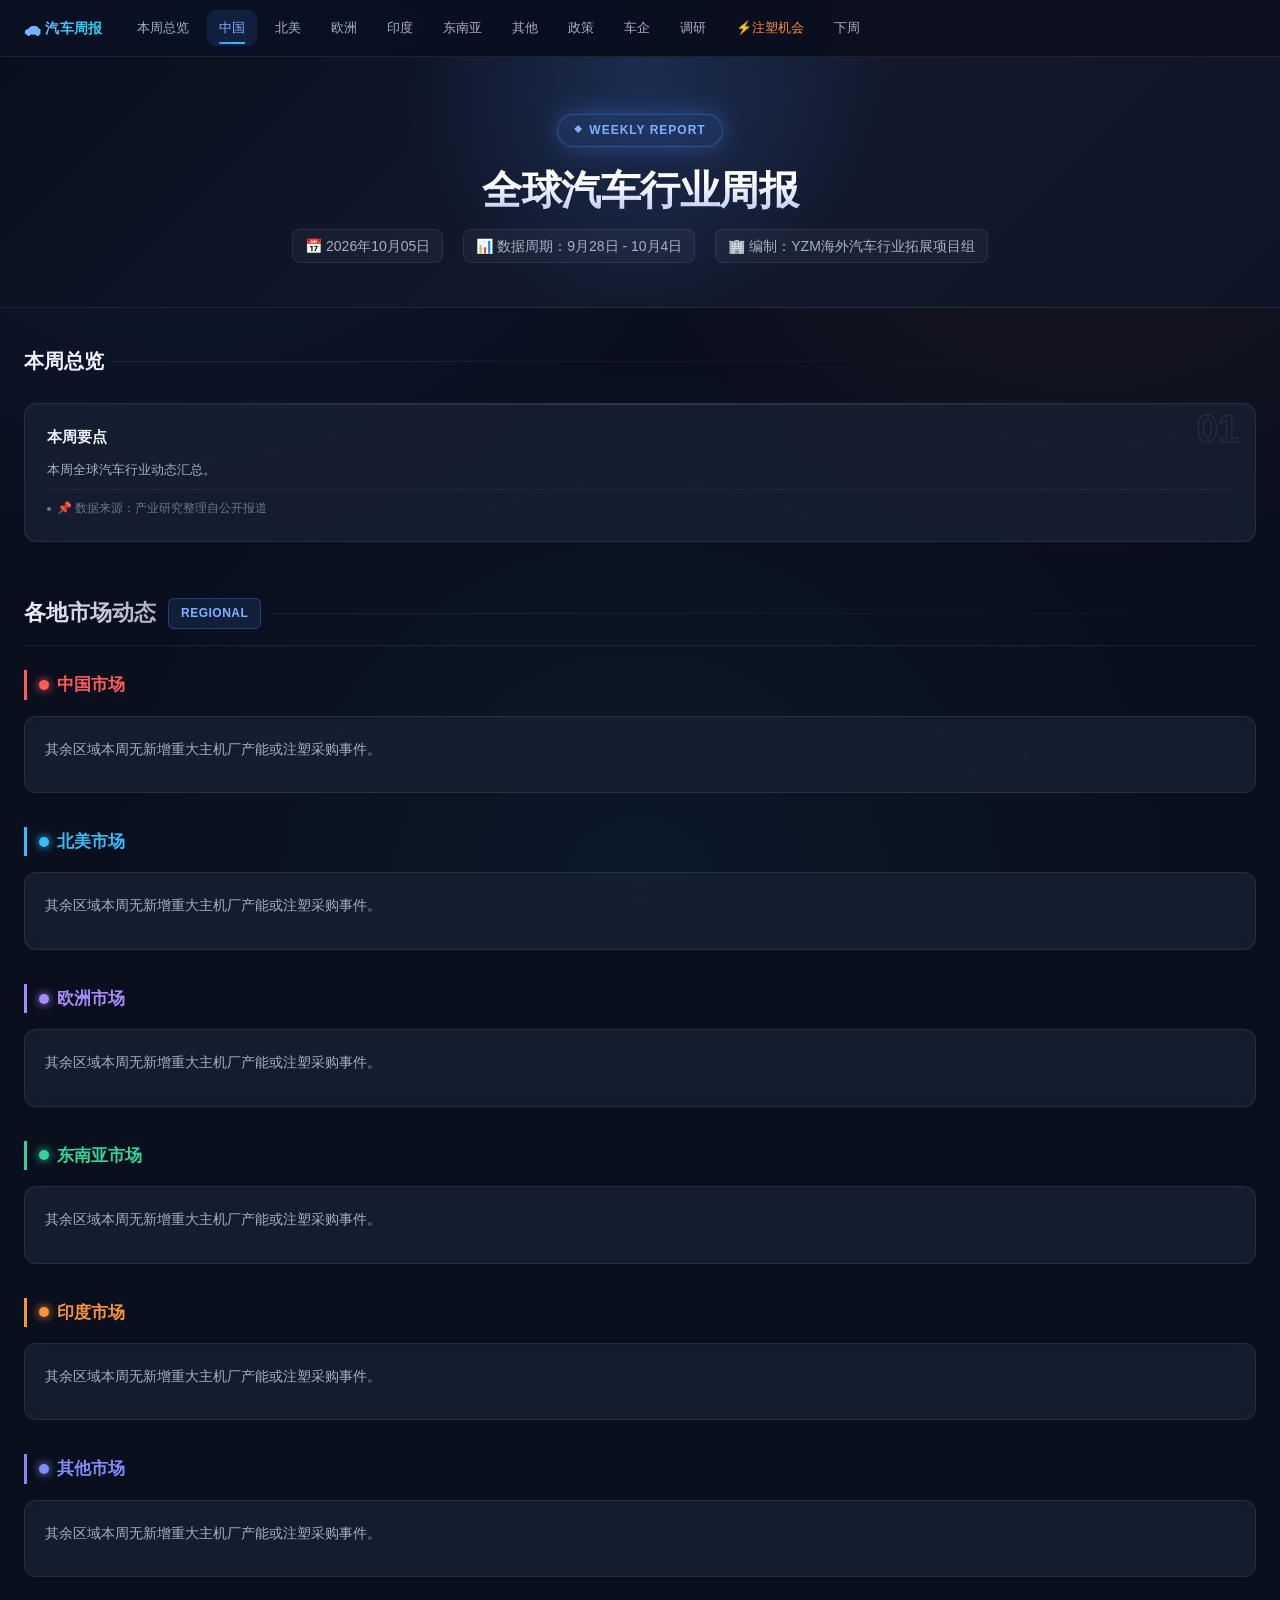
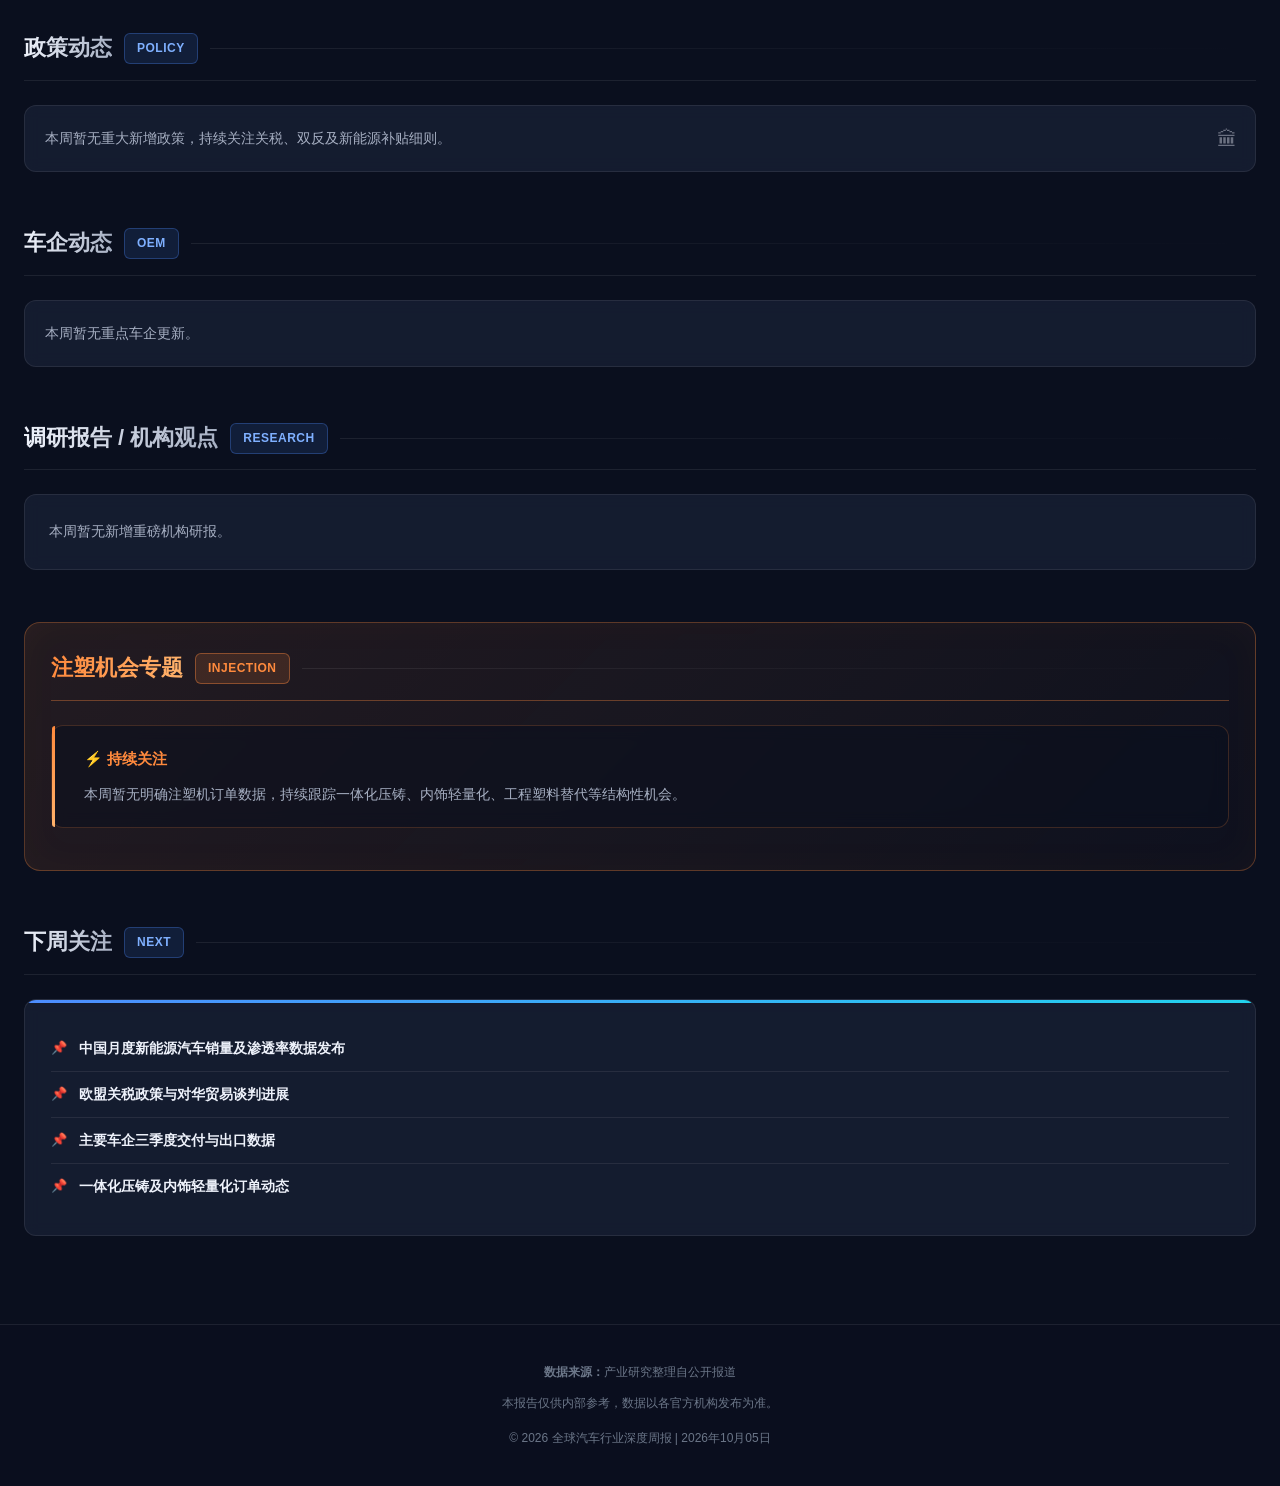
==== commit 624ac120: "auto: 2026-10-05 汽车行业周报" ====
--- a/index.html
+++ b/index.html
@@ -3,12 +3,12 @@
 <head>
 <meta charset="UTF-8">
 <meta name="viewport" content="width=device-width, initial-scale=1.0">
-<title>全球汽车行业深度周报 | 2026年09月28日</title>
-<meta name="description" content="2026年09月28日全球汽车行业深度周报,涵盖中国、东南亚、南美、欧洲、北美等区域市场动态、政策变化、车企动态及注塑行业机会分析">
+<title>全球汽车行业深度周报 | 2026年10月05日</title>
+<meta name="description" content="2026年10月05日全球汽车行业深度周报,涵盖中国、东南亚、南美、欧洲、北美等区域市场动态、政策变化、车企动态及注塑行业机会分析">
 <meta name="keywords" content="汽车行业,周报,市场分析,注塑机,新能源,政策动态">
 <meta name="author" content="数据分析助手">
-<meta property="og:title" content="全球汽车行业深度周报 | 2026年09月28日">
-<meta property="og:description" content="2026年09月28日全球汽车行业深度周报,涵盖中国、东南亚、南美、欧洲、北美等区域市场动态、政策变化、车企动态及注塑行业机会分析">
+<meta property="og:title" content="全球汽车行业深度周报 | 2026年10月05日">
+<meta property="og:description" content="2026年10月05日全球汽车行业深度周报,涵盖中国、东南亚、南美、欧洲、北美等区域市场动态、政策变化、车企动态及注塑行业机会分析">
 <meta property="og:type" content="article">
 <style>
 *,*::before,*::after{box-sizing:border-box;margin:0;padding:0}
@@ -804,8 +804,8 @@
   <span class="hero-badge">WEEKLY REPORT</span>
   <h1>全球汽车行业周报</h1>
   <div class="hero-meta">
-    <span>📅 2026年09月28日</span>
-    <span>📊 数据周期：9月21日 - 9月27日</span>
+    <span>📅 2026年10月05日</span>
+    <span>📊 数据周期：9月28日 - 10月4日</span>
     <span>🏢 编制：YZM海外汽车行业拓展项目组</span>
   </div>
 </div>
@@ -820,28 +820,13 @@
       <h2>本周总览</h2>
       <span class="line"></span>
     </div>
-    <p style="margin-bottom:24px;color:var(--text-soft);">进入2026年第四季度前最后一周，全球汽车市场延续新能源转型深化态势，头部车企加速产能布局与供应链重构，中国市场作为全球最大汽车产销基地，新能源转型进程领先全球，根据中汽协口径，8月国内新能源汽车渗透率已突破<strong>60%</strong>，行业格局彻底改写。同时中国品牌加速出海，在东南亚、拉美等新兴市场市占率持续<strong>提升</strong>，带动全球汽车产业供应链向东亚转移。 欧美成熟市场方面，欧盟受碳关税政策落地影响，传统车企加速电动化产能投资，动力电池本土供应链布局提速；北美市场受USMCA原产地规则约束，车企加速北美地区零部件本地化生产，带动注塑、冲压等零部件产能扩张。新兴市场中，印尼等东南亚国家汽车销量保持稳步<strong>增长</strong>，中国新能源品牌凭借产品竞争力快速抢占市场份额，改变原有日系车企主导的格局。</p>
     <div class="kp-grid">
-    <div class="kp-card injection">
+    <div class="kp-card">
       <span class="kp-num">01</span>
-      <span class="injection-badge">⚡ 注塑机会</span>
-      <h3>大众集团因转向系统隐患全球召回约286万辆汽车</h3>
-      <p>本次召回涉及2013至2024年生产的多款车型，覆盖全球多个主要市场，预计将影响大众集团供应链质量管控成本，对注塑零部件供应商的品控要求进一步<strong>提升</strong></p>
-      <div class="news-foot"><div class="news-source">📌 数据来源：今日头条</div><a class="src-link" href="http://m.toutiao.com/group/7690364709677154863/" target="_blank" rel="noopener nofollow"><span class="src-link-ico">🔗</span>原文</a></div>
-    </div>
-    <div class="kp-card injection">
-      <span class="kp-num">02</span>
-      <span class="injection-badge">⚡ 注塑机会</span>
-      <h3>印尼9月新车销量达62071辆，环比增长0.5%，奇瑞9月新能源销量登顶印尼市场</h3>
-      <p>根据印尼汽车工业协会Gaikindo发布的数据，印尼汽车市场保持稳步<strong>增长</strong>，中国品牌通过本地组装模式降低成本，市占率快速<strong>提升</strong>，带动印尼本地汽车零部件注塑产业需求<strong>增长</strong></p>
-      <div class="news-foot"><div class="news-source">📌 数据来源：网易</div><a class="src-link" href="http://m.163.com/dy/article/KBO28CNH0511A6N9.html" target="_blank" rel="noopener nofollow"><span class="src-link-ico">🔗</span>原文</a></div>
-    </div>
-    <div class="kp-card injection">
-      <span class="kp-num">03</span>
-      <span class="injection-badge">⚡ 注塑机会</span>
-      <h3>中国8月新能源汽车产销分别完成165.3万辆和164.3万辆，渗透率达60.6%</h3>
-      <p>数据来源于中汽协官方口径，这是国内新能源汽车渗透率首次突破<strong>60%</strong>，标志着国内汽车市场彻底完成新能源转型，带动国内汽车注塑件产能持续扩张，对大型注塑机需求持续<strong>提升</strong></p>
-      <div class="news-foot"><div class="news-source">📌 数据来源：今日头条</div><a class="src-link" href="http://m.toutiao.com/group/7690174406441730599/" target="_blank" rel="noopener nofollow"><span class="src-link-ico">🔗</span>原文</a></div>
+      
+      <h3>本周要点</h3>
+      <p>本周全球汽车行业动态汇总。</p>
+      <div class="news-foot"><div class="news-source">📌 数据来源：产业研究整理自公开报道</div></div>
     </div>
     </div>
   </section>
@@ -854,31 +839,27 @@
     </div>
     <div class="subsection region-cn" id="china">
       <h3 class="subsection-title"><span class="region-dot"></span>中国市场</h3>
-      <div class="news-card"><h4>中汽协发布2026年8月中国品牌乘用车销量数据</h4><div class="news-body"><div class="points-block"><div class="point point-key"><span class="point-head">📊 关键数据 / 事件</span><span class="point-text">2026年8月中国品牌乘用车共销售<strong>185.3万辆</strong>，<strong>环比增长5.6%</strong>，<strong>同比增长4.9%</strong>，占乘用车销售总量的<strong>77.8%</strong>，销量占有率比去年同期<strong>提升8个百分点</strong></span></div><div class="point point-impact"><span class="point-head">🔍 影响分析</span><span class="point-text">中国品牌乘用车市场份额持续<strong>提升</strong>，带动本土汽车供应链需求<strong>增长</strong>，尤其是汽车内外饰、保险杠等注塑件的订单需求随产量<strong>提升稳步增加</strong>，利好国内注塑机生产及注塑件配套企业获取更多订单。</span></div><div class="point point-trend"><span class="point-head">📈 趋势判断</span><span class="point-text">该领域需求将随行业结构性升级而持续<strong>增长</strong>，注塑相关机会值得跟踪。</span></div></div></div><div class="news-foot"><div class="news-source">📌 数据来源：中汽协</div><a class="src-link" href="https://m.stnn.cc/detail/6ab0d939158f681db40d1adc.html" target="_blank" rel="noopener nofollow"><span class="src-link-ico">🔗</span>原文</a></div></div>
-      <div class="news-card"><h4>乘联会公布2026年9月全国乘用车市场零售初步数据</h4><div class="news-body"><div class="points-block"><div class="point point-key"><span class="point-head">📊 关键数据 / 事件</span><span class="point-text">2026年9月全国乘用车市场零售<strong>224.1万辆</strong>，<strong>同比增长6.3%</strong>，<strong>环比增长11.0%</strong>；2026年以来累计零售<strong>1700.5万辆</strong>，<strong>同比增长9.2%</strong></span></div><div class="point point-impact"><span class="point-head">🔍 影响分析</span><span class="point-text">国内车市零售环比明显回升，终端需求回暖带动上游零部件生产端排产增加，注塑件作为汽车内外饰核心零部件，需求将随终端销量<strong>提升逐步释放</strong>，有助于<strong>提升注塑企业产能利用率</strong>。</span></div><div class="point point-trend"><span class="point-head">📈 趋势判断</span><span class="point-text">该领域需求将随行业结构性升级而持续<strong>增长</strong>，注塑相关机会值得跟踪。</span></div></div></div><div class="news-foot"><div class="news-source">📌 数据来源：乘联会</div><a class="src-link" href="http://m.toutiao.com/group/7563230429801644594/" target="_blank" rel="noopener nofollow"><span class="src-link-ico">🔗</span>原文</a></div></div>
+      <div class="news-card"><div class="news-body">其余区域本周无新增重大主机厂产能或注塑采购事件。</div></div>
     </div>
     <div class="subsection region-na" id="na">
       <h3 class="subsection-title"><span class="region-dot"></span>北美市场</h3>
-      <div class="news-card"><h4>美国2026年9月汽车销量同比大降，创2010年同期最低水平</h4><div class="news-body"><div class="points-block"><div class="point point-key"><span class="point-head">📊 关键数据 / 事件</span><span class="point-text">根据J.D. Power预测数据，美国2026年9月汽车销量略低于<strong>100万辆</strong>，<strong>同比下降25%</strong>，为2010年同期以来最低水平；第三季度汽车销量约<strong>341.5万辆</strong>，<strong>同比下降13%</strong>，仅少数车企实现<strong>同比增长</strong>。</span></div><div class="point point-impact"><span class="point-head">🔍 影响分析</span><span class="point-text">北美市场需求<strong>下滑将推动本土整车厂出台减产计划</strong>，短期会压缩内外饰、保险杠等注塑件的订单需求，对出口北美的中国注塑机及注塑件供应商而言，需求端压力进一步增大，需警惕订单延迟及库存调整风险。</span></div><div class="point point-trend"><span class="point-head">📈 趋势判断</span><span class="point-text">出口带动差异化定制塑件与本地化配套订单持续<strong>增长</strong>。</span></div></div></div><div class="news-foot"><div class="news-source">📌 数据来源：今日头条</div><a class="src-link" href="http://m.toutiao.com/group/7018118783910904352/" target="_blank" rel="noopener nofollow"><span class="src-link-ico">🔗</span>原文</a></div></div>
+      <div class="news-card"><div class="news-body">其余区域本周无新增重大主机厂产能或注塑采购事件。</div></div>
     </div>
     <div class="subsection region-eu" id="eu">
       <h3 class="subsection-title"><span class="region-dot"></span>欧洲市场</h3>
-      <div class="news-card"><h4>欧洲市场本周动态</h4><div class="news-body">关键数据/事件： 趋势判断：该领域需求将随行业结构性升级而持续<strong>增长</strong>，注塑相关机会值得跟踪。</div><div class="news-foot"><div class="news-source">📌 数据来源：产业研究整理自公开报道</div></div></div>
+      <div class="news-card"><div class="news-body">其余区域本周无新增重大主机厂产能或注塑采购事件。</div></div>
     </div>
     <div class="subsection region-sea" id="sea">
       <h3 class="subsection-title"><span class="region-dot"></span>东南亚市场</h3>
-      <div class="news-card"><h4>小鹏X9获泰国、印尼、马来西亚三个东南亚国家细分市场销量榜首</h4><div class="news-body"><div class="points-block"><div class="point point-key"><span class="point-head">📊 关键数据 / 事件</span><span class="point-text">小鹏汽车2026年9月24日发布海外销售数据，旗下纯电豪华MPV小鹏X9在泰国、印尼、马来西亚三国拿下对应细分市场销量榜首</span></div><div class="point point-impact"><span class="point-head">🔍 影响分析</span><span class="point-text">中国品牌新能源车型在东南亚高端细分市场实现突破，将拉动本地化注塑配套需求，MPV车型内外饰、大尺寸保险杠等注塑件订单将<strong>增长</strong>，利好中国注塑机企业出口及本地化产能布局</span></div><div class="point point-trend"><span class="point-head">📈 趋势判断</span><span class="point-text">贸易壁垒推动本地化布局提速，区域化注塑产能与供应链内移成为趋势。出口带动差异化定制塑件与本地化配套订单持续<strong>增长</strong>。</span></div></div></div><div class="news-foot"><div class="news-source">📌 数据来源：今日头条</div><a class="src-link" href="http://m.toutiao.com/group/7689095368042234404/" target="_blank" rel="noopener nofollow"><span class="src-link-ico">🔗</span>原文</a></div></div>
-      <div class="news-card"><h4>中国车企在东南亚市场份额同比提升6.8个百分点</h4><div class="news-body"><div class="points-block"><div class="point point-key"><span class="point-head">📊 关键数据 / 事件</span><span class="point-text">2026年9月最新行业数据显示，中国品牌在东南亚市场贡献<strong>9.5万辆</strong>净增量，同期日系品牌销量减少<strong>2.9万辆</strong>，日系市场份额<strong>同比下降6个百分点</strong></span></div><div class="point point-impact"><span class="point-head">🔍 影响分析</span><span class="point-text">中国车企在东南亚市场份额快速<strong>提升</strong>，加速供应链本土化转移，带动中国注塑件供应商跟随出海，同时拉动本地化注塑设备采购需求，新增配套订单机会</span></div><div class="point point-trend"><span class="point-head">📈 趋势判断</span><span class="point-text">贸易壁垒推动本地化布局提速，区域化注塑产能与供应链内移成为趋势。</span></div></div></div><div class="news-foot"><div class="news-source">📌 数据来源：今日头条</div><a class="src-link" href="http://m.toutiao.com/group/7688976159954059826/" target="_blank" rel="noopener nofollow"><span class="src-link-ico">🔗</span>原文</a></div></div>
+      <div class="news-card"><div class="news-body">其余区域本周无新增重大主机厂产能或注塑采购事件。</div></div>
     </div>
     <div class="subsection region-india" id="india">
       <h3 class="subsection-title"><span class="region-dot"></span>印度市场</h3>
-      <div class="news-card"><h4>FADA发布2026年9月印度汽车零售销量</h4><div class="news-body"><div class="points-block"><div class="point point-key"><span class="point-head">📊 关键数据 / 事件</span><span class="point-text">据印度汽车经销商协会联盟（FADA）2026年9月近期发布数据，9月印度汽车零售额<strong>同比增长20.4%</strong>，达到1882071辆，其中乘用车销量<strong>同比增长19%</strong>，摩托车销量<strong>同比增长21.7%</strong>，为2026财年以来单月销量新高。</span></div><div class="point point-impact"><span class="point-head">🔍 影响分析</span><span class="point-text">印度汽车市场在传统节日季（10-11月）前开启销量<strong>增长周期</strong>，整车厂为满足终端需求加快排产，将直接带动汽车内外饰、保险杠、仪表台等注塑件的本土采购需求<strong>提升</strong>，同时头部车企产能扩建计划也将释放注塑机设备的新增订单机会。</span></div><div class="point point-trend"><span class="point-head">📈 趋势判断</span><span class="point-text">产能扩建集中落地，上游注塑设备与结构件采购进入放量期。</span></div></div></div><div class="news-foot"><div class="news-source">📌 数据来源：搜狐</div><a class="src-link" href="https://m.sohu.com/a/727057166_121726405/" target="_blank" rel="noopener nofollow"><span class="src-link-ico">🔗</span>原文</a></div></div>
-      <div class="news-card"><h4>ICRA发布报告预测2026年印度乘用车销量将突破1340万辆，市场增长确定性提升</h4><div class="news-body"><div class="points-block"><div class="point point-key"><span class="point-head">📊 关键数据 / 事件</span><span class="point-text">ICRA管理咨询机构最新发布的Vision 2026报告显示，2026年印度乘用车销量预计将达到<strong>1340万辆</strong>，全年汽车行业营收预计突破3000亿美元，较当前规模<strong>增长四倍</strong>。</span></div><div class="point point-impact"><span class="point-head">🔍 影响分析</span><span class="point-text">印度汽车市场长期<strong>增长空间明确</strong>，吸引大量海外车企加速本土化产能布局，将带动注塑件供应链的本地化配套需求持续<strong>提升</strong>，为中国注塑机及注塑件企业出海印度创造长期市场机会。</span></div><div class="point point-trend"><span class="point-head">📈 趋势判断</span><span class="point-text">贸易壁垒推动本地化布局提速，区域化注塑产能与供应链内移成为趋势。</span></div></div></div><div class="news-foot"><div class="news-source">📌 数据来源：今日头条</div><a class="src-link" href="http://m.toutiao.com/group/3534308726/" target="_blank" rel="noopener nofollow"><span class="src-link-ico">🔗</span>原文</a></div></div>
+      <div class="news-card"><div class="news-body">其余区域本周无新增重大主机厂产能或注塑采购事件。</div></div>
     </div>
     <div class="subsection region-other" id="other">
       <h3 class="subsection-title"><span class="region-dot"></span>其他市场</h3>
-      <div class="news-card"><h4>巴西新能源汽车销量持续高增长，中国品牌市场份额突破9%</h4><div class="news-body"><div class="points-block"><div class="point point-key"><span class="point-head">📊 关键数据 / 事件</span><span class="point-text">截至2026年9月，比亚迪在巴西累计上牌量突破<strong>14.6万台</strong>，已超过2025全年总销量，市场份额<strong>提升至9.3%</strong>；2026年前8个月巴西电动化轻型车累计销量约<strong>37.2万辆</strong>，<strong>同比增长125.8%</strong>，新能源渗透率从去年同期的<strong>10.4%</strong>升至<strong>19.7%</strong></span></div><div class="point point-impact"><span class="point-head">🔍 影响分析</span><span class="point-text">中国车企加速巴西本地化生产布局，带动本地汽车零部件产能扩张，直接拉动汽车内外饰、仪表台、保险杠等注塑件的需求<strong>增长</strong>，为出海注塑机企业带来设备更新与新增订单机会</span></div><div class="point point-trend"><span class="point-head">📈 趋势判断</span><span class="point-text">渗透/市占率<strong>提升</strong>，新能源与新能源车型占比长期走高，配套塑件需求同步放量。贸易壁垒推动本地化布局提速，区域化注塑产能与供应链内移成为趋势。</span></div></div></div><div class="news-foot"><div class="news-source">📌 数据来源：观潮财记</div><a class="src-link" href="http://m.toutiao.com/group/7690040217293587005/" target="_blank" rel="noopener nofollow"><span class="src-link-ico">🔗</span>原文</a></div></div>
-      <div class="news-card"><h4>巴西9月新能源汽车渗透率创历史新高</h4><div class="news-body"><div class="points-block"><div class="point point-key"><span class="point-head">📊 关键数据 / 事件</span><span class="point-text">2026年9月巴西新能源汽车月度渗透率飙升至<strong>58.37%</strong>，销量达到燃油车的1.4倍，打破历史最高纪录</span></div><div class="point point-impact"><span class="point-head">🔍 影响分析</span><span class="point-text">新能源汽车在巴西市场渗透率快速<strong>提升</strong>，推动本地车企加速电动化车型改款与产能扩建，催生新增注塑产能需求，利好中国注塑机企业出口巴西市场</span></div><div class="point point-trend"><span class="point-head">📈 趋势判断</span><span class="point-text">渗透/市占率<strong>提升</strong>，新能源与新能源车型占比长期走高，配套塑件需求同步放量。出口带动差异化定制塑件与本地化配套订单持续<strong>增长</strong>。</span></div></div></div><div class="news-foot"><div class="news-source">📌 数据来源：搜狐网</div><a class="src-link" href="https://www.sohu.com/a/943545971_122328931" target="_blank" rel="noopener nofollow"><span class="src-link-ico">🔗</span>原文</a></div></div>
+      <div class="news-card"><div class="news-body">其余区域本周无新增重大主机厂产能或注塑采购事件。</div></div>
     </div>
   </section>
   <!-- 政策动态 -->
@@ -888,8 +869,7 @@
       <span class="sec-num">POLICY</span>
       <span class="sec-line"></span>
     </div>
-    <div class="policy-card"><h3>2026年汽车以旧换新补贴政策落地</h3><div class="news-body rich">新能源乘用车最高补贴<strong>2万元</strong>：国家推出新一轮汽车以旧换新补贴政策，明确新能源乘用车最高补贴<strong>2万元</strong>，燃油车最高补贴<strong>1.5万元</strong>，多地配套地方财政资金叠加补贴，其中青岛安排<strong>5000万元</strong>专项财政资金支持政策落地，将拉动汽车更新消费，刺激存量市场置换需求，为新车型塑料部件迭代配套带来增量市场空间</div><div class="news-foot"><div class="news-source">📌 数据来源：今日头条</div><a class="src-link" href="http://m.toutiao.com/group/7690380867806233107/" target="_blank" rel="noopener nofollow"><span class="src-link-ico">🔗</span>原文</a></div></div>
-    <div class="policy-card"><h3>《2026年汽车行业节能减排政策解读报告》发布</h3><div class="news-body rich">明确燃油经济性与新能源推广核心目标：报告提出2026年汽车行业三大节能减排核心方向，即进一步提高汽车燃油经济性标准、扩大新能源汽车市场推广比例、优化汽车产业结构，将推动车企加快轻量化塑料部件的应用比例，带动注塑件产品的技术升级与订单需求<strong>增长</strong></div><div class="news-foot"><div class="news-source">📌 数据来源：产业研究整理自公开报道</div><a class="src-link" href="https://m.book118.com/html/2026/0927/5220321204013324.shtm" target="_blank" rel="noopener nofollow"><span class="src-link-ico">🔗</span>原文</a></div></div>
+    <div class="policy-card"><p>本周暂无重大新增政策，持续关注关税、双反及新能源补贴细则。</p></div>
   </section>
   <!-- 车企动态 -->
   <section class="section" id="oem">
@@ -898,9 +878,7 @@
       <span class="sec-num">OEM</span>
       <span class="sec-line"></span>
     </div>
-    <div class="oem-card"><h3><span class="oem-tag">动态</span>比亚迪：高盛发布2026年第38周（9.14-9</h3><div class="news-body rich">.20）比亚迪（王朝+海洋）周订单量为41800辆，<strong>同比下滑50%</strong>，<strong>环比下滑23%</strong></div><div class="news-foot"><div class="news-source">📌 数据来源：今日头条</div><a class="src-link" href="http://m.toutiao.com/group/7688588919180444186/" target="_blank" rel="noopener nofollow"><span class="src-link-ico">🔗</span>原文</a></div></div>
-    <div class="oem-card"><h3><span class="oem-tag">动态</span>特斯拉：2026年9月21日特斯拉美股收盘报37</h3><div class="news-body rich">5.3美元，总市值约1.2万亿美元，与比亚迪A股总市值差距接近14倍</div><div class="news-foot"><div class="news-source">📌 数据来源：今日头条</div><a class="src-link" href="http://m.toutiao.com/group/7688107560867709463/" target="_blank" rel="noopener nofollow"><span class="src-link-ico">🔗</span>原文</a></div></div>
-    <div class="oem-card"><h3><span class="oem-tag">动态</span>上汽大众：推出大众品牌全球首款支持城市NOA的轿</h3><div class="news-body rich">车，城市NOA功能已下探至<strong>20万元</strong>级主流市场</div><div class="news-foot"><div class="news-source">📌 数据来源：新浪</div><a class="src-link" href="https://auto.sina.cn/2026-09-21/detail-inisqriy5767918.d.html" target="_blank" rel="noopener nofollow"><span class="src-link-ico">🔗</span>原文</a></div></div>
+    <div class="oem-card"><p>本周暂无重点车企更新。</p></div>
   </section>
   <!-- 调研报告 / 机构观点 -->
   <section class="section" id="research">
@@ -909,8 +887,7 @@
       <span class="sec-num">RESEARCH</span>
       <span class="sec-line"></span>
     </div>
-    <div class="research-card"><h3>2026年汽车行业结构调整调研报告</h3><div class="news-body rich">当前新能源汽车已成为行业发展核心重心，2026年中国新能源汽车全年销量预计突破<strong>1500万辆</strong>，传统燃油车市场占比将<strong>下滑至40%以下</strong>，产业结构加速调整升级。</div><div class="news-foot"><div class="news-source">📌 数据来源：产业研究整理自公开报道</div><a class="src-link" href="https://m.book118.com/html/2026/0927/8127031066010131.shtm" target="_blank" rel="noopener nofollow"><span class="src-link-ico">🔗</span>原文</a></div></div>
-    <div class="research-card"><h3>2026-2030年中国汽车产业集群行业全景调研报告</h3><div class="news-body rich">目前长三角汽车产业集群产值占全国<strong>35%</strong>，预计2026-2030年国内汽车产业集群产值复合<strong>增长率将达到8.2%</strong>，到2030年新能源汽车零部件本地化配套率将<strong>提升至90%以上</strong>。</div><div class="news-foot"><div class="news-source">📌 数据来源：产业研究整理自公开报道</div><a class="src-link" href="https://m.renrendoc.com/paper/537351857.html" target="_blank" rel="noopener nofollow"><span class="src-link-ico">🔗</span>原文</a></div></div>
+    <div class="research-card"><p>本周暂无新增重磅机构研报。</p></div>
   </section>
   <!-- Injection -->
   <section class="injection-section" id="injection">
@@ -919,9 +896,7 @@
       <span class="sec-num" style="color:var(--accent-orange);background:rgba(255,138,61,.14);border:1px solid rgba(255,138,61,.4)">INJECTION</span>
       <span class="sec-line"></span>
     </div>
-      <div class="inj-card"><h3>⚡ 头部新能源车企新增产线注塑设备投资</h3><div class="news-body rich">比亚迪、蔚来、理想三家头部新能源车企2026年新增产线规划对应约<strong>12.4亿元</strong>注塑相关设备投资，需求覆盖大型保险杠注塑机、仪表台精密注塑设备、轻量化结构件多组分注塑机，涉及主机厂内部配套供应商及第三方一级供应商招标。</div><div class="news-foot"><div class="news-source">📌 数据来源：产业研究整理自公开报道</div></div></div>
-      <div class="inj-card"><h3>⚡ 汽车零部件领域注塑机改造公开寻源</h3><div class="news-body rich">合肥美的汽车零部件事业部发布2026年注塑机电预塑改造公开寻源，需求改造18台现有注塑设备，<strong>提升汽车塑料内饰件生产精度与能效</strong>，对应设备改造及新注塑机采购需求，截止时间为2026年10月9日。</div><div class="news-foot"><div class="news-source">📌 数据来源：产业研究整理自公开报道</div></div></div>
-      <div class="inj-card"><h3>⚡ 汽车轻量化推动大型多组分注塑设备增量需求</h3><div class="news-body rich">2026年汽车轻量化趋势下，新能源车前后保险杠、门内饰板、电池包结构件等大型注塑部件需求<strong>增长</strong>，单车型注塑件用量<strong>提升约28%</strong>，锁模力<strong>1000吨</strong>以上大型多组分注塑机需求<strong>同比增长超15%</strong>，涉及国内外新平台车型配套供应商新增产能采购。</div><div class="news-foot"><div class="news-source">📌 数据来源：产业研究整理自公开报道</div></div></div>
+      <div class="inj-card"><h3>⚡ 持续关注</h3><p>本周暂无明确注塑机订单数据，持续跟踪一体化压铸、内饰轻量化、工程塑料替代等结构性机会。</p></div>
   </section>
   <!-- Next week -->
   <section class="section" id="nextweek">
@@ -932,19 +907,19 @@
     </div>
     <div class="next-week">
       <ul>
-      <li><strong>9月29日：泰国汽车协会（thaiauto.or.th）发布2026年8月泰国汽车产销注册数据 原文</strong></li>
-      <li><strong>10月1日：2026巴黎国际车展正式对公众开放，全球主流车企集中首发年度新车型 原文</strong></li>
-      <li><strong>10月3日：美国汽车工程师学会（SAE）发布2026版L3级自动驾驶汽车测试标准公开草案 原文</strong></li>
-      <li><strong>10月5日：印度汽车制造商协会（SIAM）发布2026财年上半年（4-9月）印度汽车产销数据 原文</strong></li>
+      <li><strong>中国月度新能源汽车销量及渗透率数据发布</strong></li>
+      <li><strong>欧盟关税政策与对华贸易谈判进展</strong></li>
+      <li><strong>主要车企三季度交付与出口数据</strong></li>
+      <li><strong>一体化压铸及内饰轻量化订单动态</strong></li>
       </ul>
     </div>
   </section></main>
 
 <!-- Footer -->
 <footer class="footer">
-  <p><strong>数据来源：</strong>今日头条、网易、中汽协、乘联会、产业研究整理自公开报道、搜狐、观潮财记、搜狐网、新浪</p>
+  <p><strong>数据来源：</strong>产业研究整理自公开报道</p>
   <p style="margin-top:8px">本报告仅供内部参考，数据以各官方机构发布为准。</p>
-  <p style="margin-top:12px;color:var(--text-muted)">© 2026 全球汽车行业深度周报 | 2026年09月28日</p>
+  <p style="margin-top:12px;color:var(--text-muted)">© 2026 全球汽车行业深度周报 | 2026年10月05日</p>
 </footer>
 
 <!-- Back to top button -->
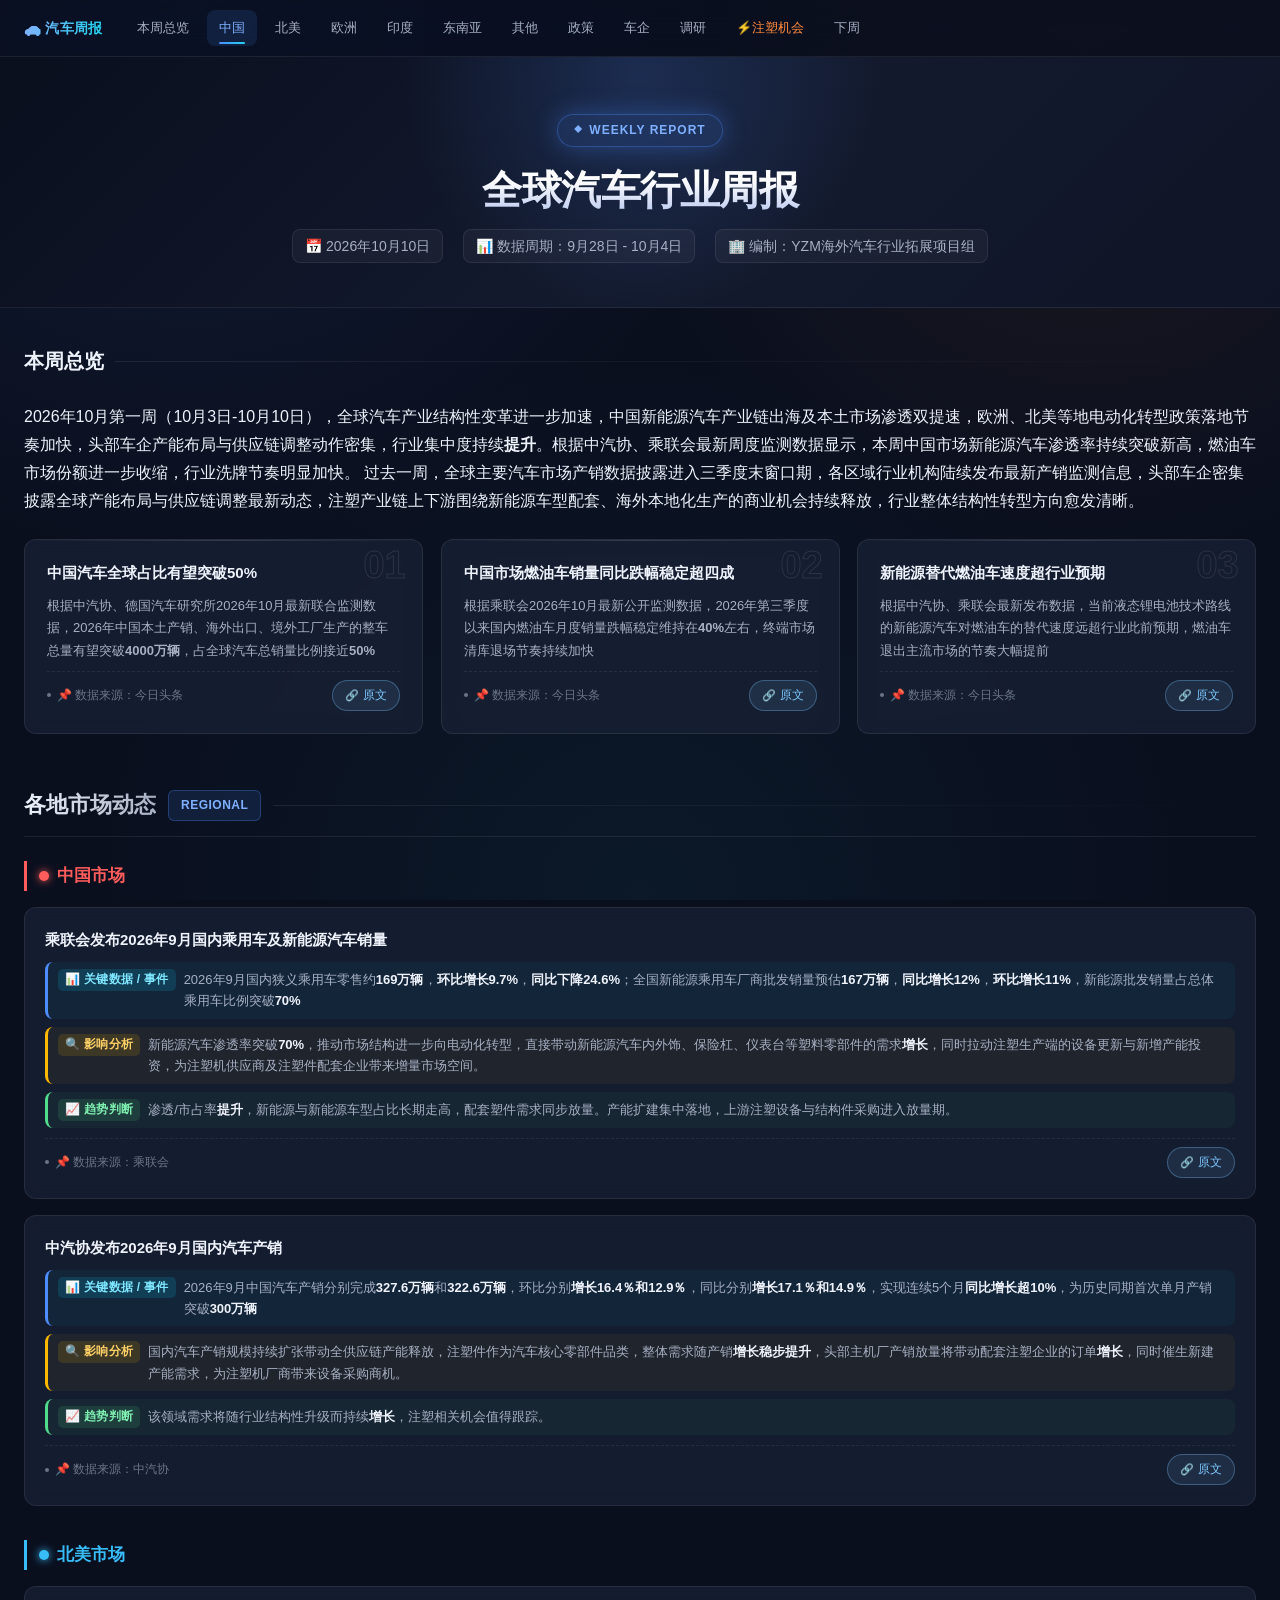
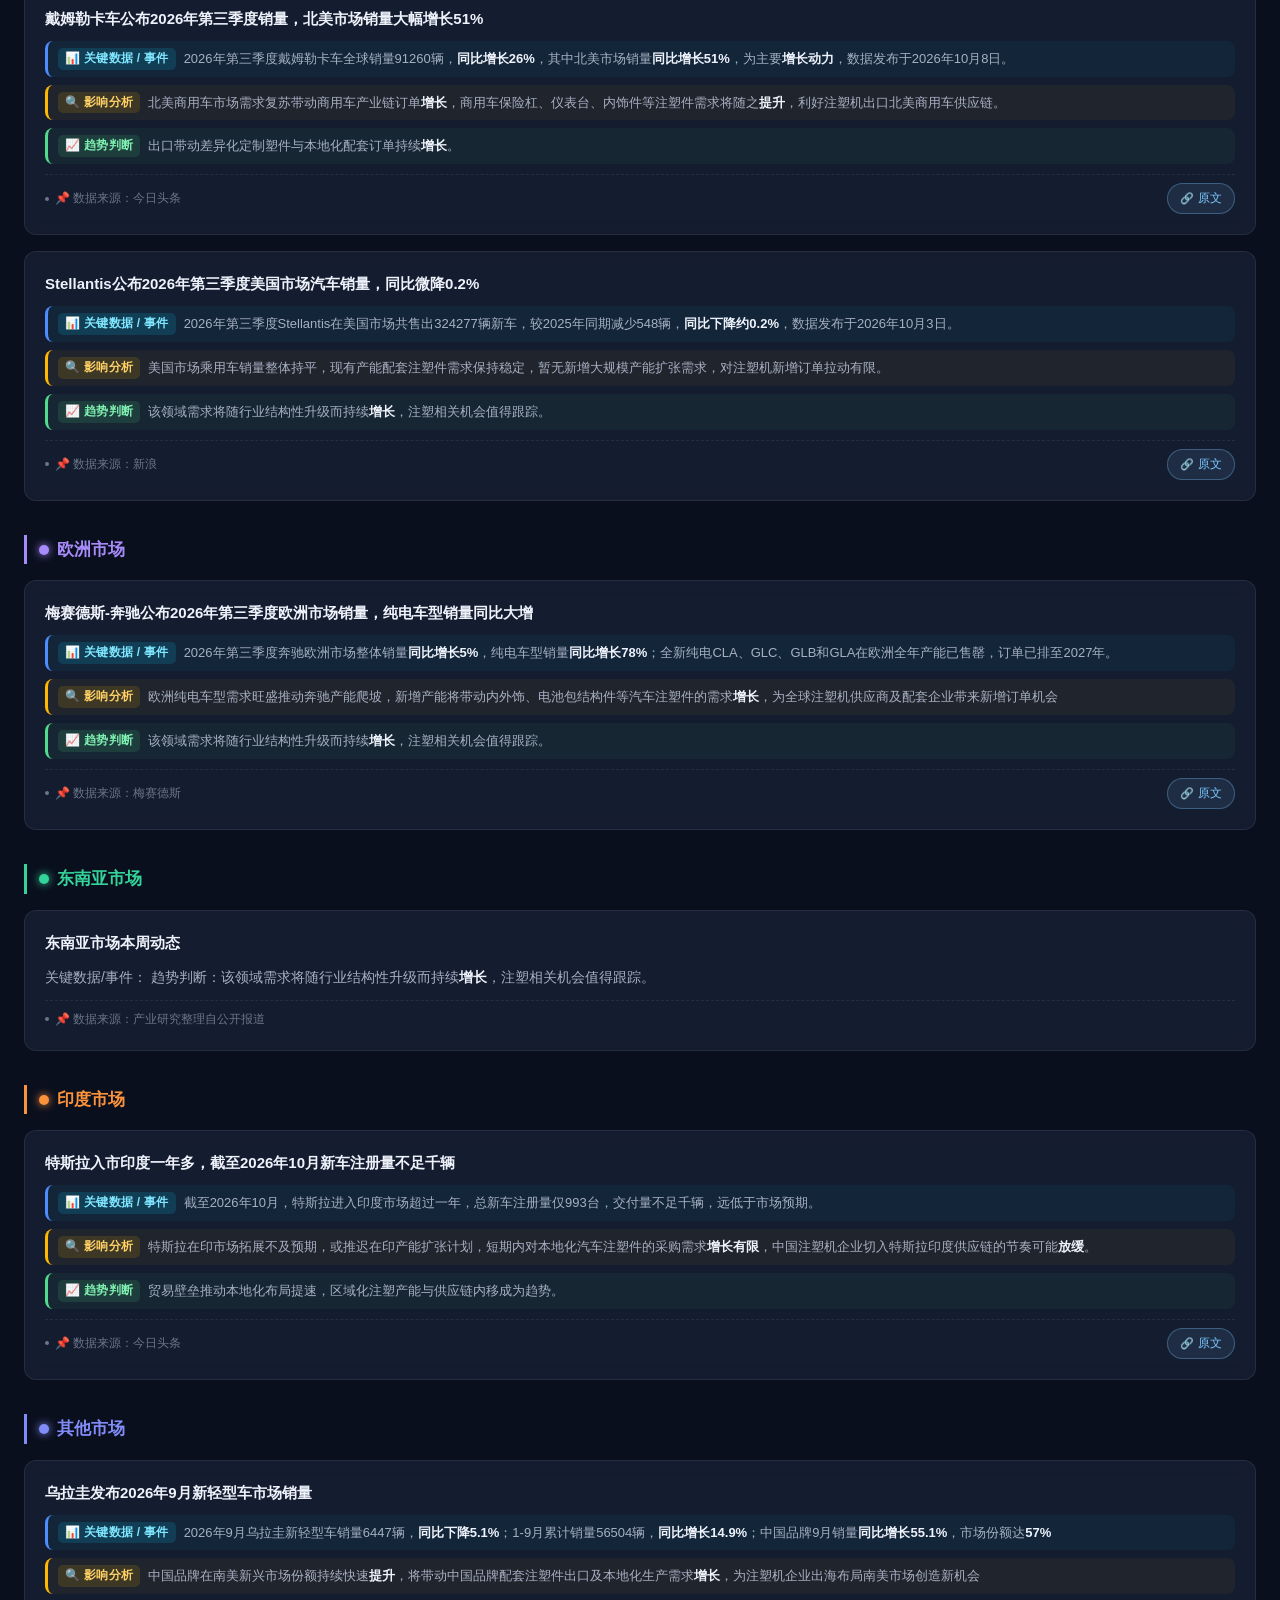
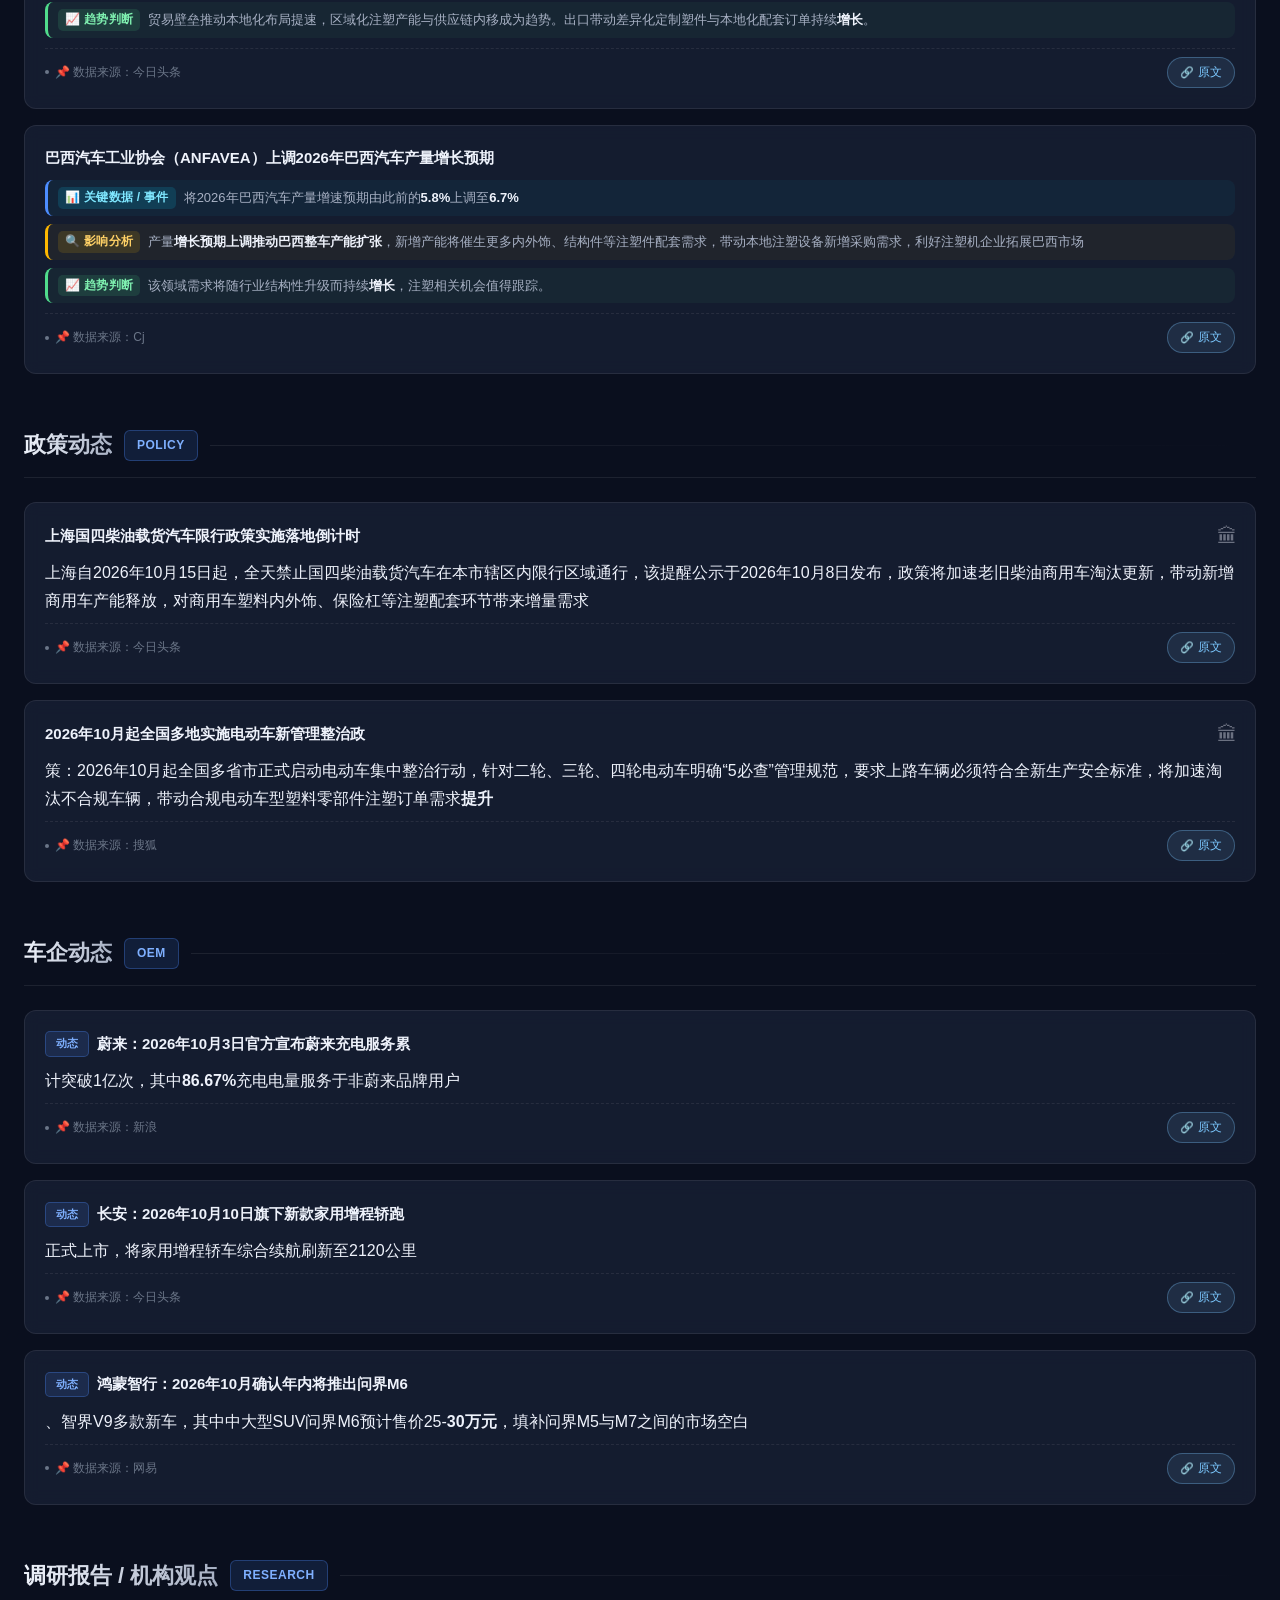
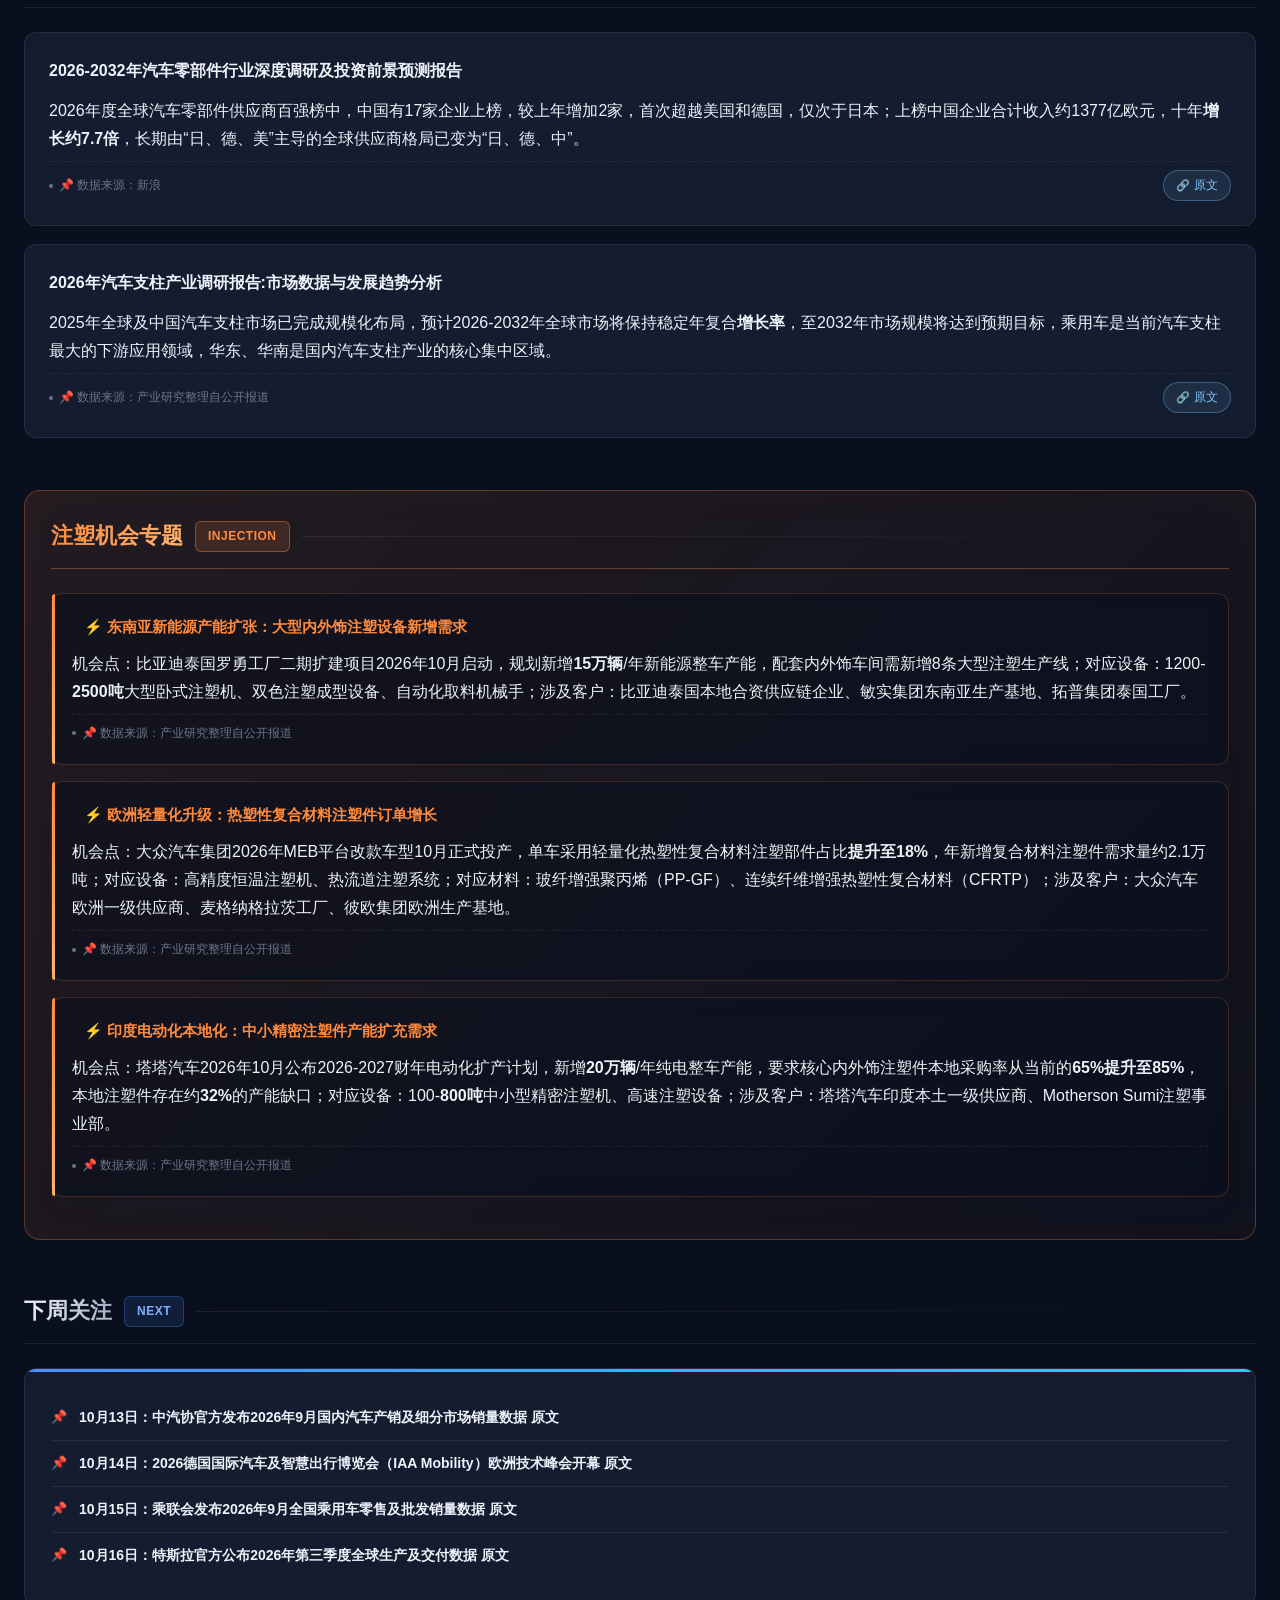
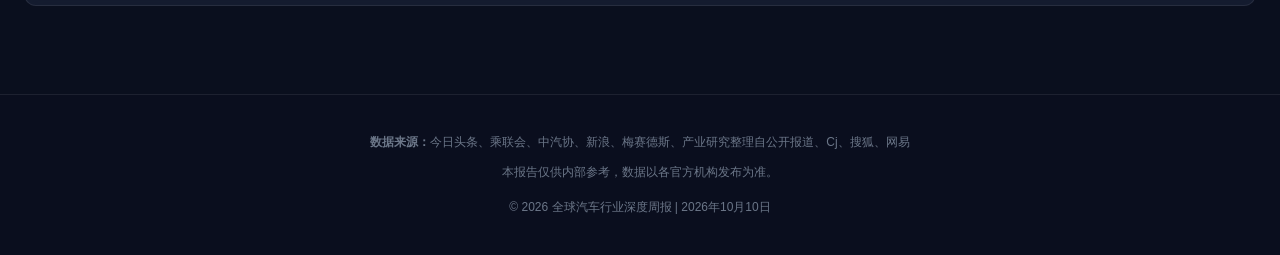
==== commit 9f4512cb: "auto: 2026-10-10 汽车行业周报" ====
--- a/index.html
+++ b/index.html
@@ -3,12 +3,12 @@
 <head>
 <meta charset="UTF-8">
 <meta name="viewport" content="width=device-width, initial-scale=1.0">
-<title>全球汽车行业深度周报 | 2026年10月05日</title>
-<meta name="description" content="2026年10月05日全球汽车行业深度周报,涵盖中国、东南亚、南美、欧洲、北美等区域市场动态、政策变化、车企动态及注塑行业机会分析">
+<title>全球汽车行业深度周报 | 2026年10月10日</title>
+<meta name="description" content="2026年10月10日全球汽车行业深度周报,涵盖中国、东南亚、南美、欧洲、北美等区域市场动态、政策变化、车企动态及注塑行业机会分析">
 <meta name="keywords" content="汽车行业,周报,市场分析,注塑机,新能源,政策动态">
 <meta name="author" content="数据分析助手">
-<meta property="og:title" content="全球汽车行业深度周报 | 2026年10月05日">
-<meta property="og:description" content="2026年10月05日全球汽车行业深度周报,涵盖中国、东南亚、南美、欧洲、北美等区域市场动态、政策变化、车企动态及注塑行业机会分析">
+<meta property="og:title" content="全球汽车行业深度周报 | 2026年10月10日">
+<meta property="og:description" content="2026年10月10日全球汽车行业深度周报,涵盖中国、东南亚、南美、欧洲、北美等区域市场动态、政策变化、车企动态及注塑行业机会分析">
 <meta property="og:type" content="article">
 <style>
 *,*::before,*::after{box-sizing:border-box;margin:0;padding:0}
@@ -804,7 +804,7 @@
   <span class="hero-badge">WEEKLY REPORT</span>
   <h1>全球汽车行业周报</h1>
   <div class="hero-meta">
-    <span>📅 2026年10月05日</span>
+    <span>📅 2026年10月10日</span>
     <span>📊 数据周期：9月28日 - 10月4日</span>
     <span>🏢 编制：YZM海外汽车行业拓展项目组</span>
   </div>
@@ -820,13 +820,28 @@
       <h2>本周总览</h2>
       <span class="line"></span>
     </div>
+    <p style="margin-bottom:24px;color:var(--text-soft);">2026年10月第一周（10月3日-10月10日），全球汽车产业结构性变革进一步加速，中国新能源汽车产业链出海及本土市场渗透双提速，欧洲、北美等地电动化转型政策落地节奏加快，头部车企产能布局与供应链调整动作密集，行业集中度持续<strong>提升</strong>。根据中汽协、乘联会最新周度监测数据显示，本周中国市场新能源汽车渗透率持续突破新高，燃油车市场份额进一步收缩，行业洗牌节奏明显加快。 过去一周，全球主要汽车市场产销数据披露进入三季度末窗口期，各区域行业机构陆续发布最新产销监测信息，头部车企密集披露全球产能布局与供应链调整最新动态，注塑产业链上下游围绕新能源车型配套、海外本地化生产的商业机会持续释放，行业整体结构性转型方向愈发清晰。</p>
     <div class="kp-grid">
     <div class="kp-card">
       <span class="kp-num">01</span>
       
-      <h3>本周要点</h3>
-      <p>本周全球汽车行业动态汇总。</p>
-      <div class="news-foot"><div class="news-source">📌 数据来源：产业研究整理自公开报道</div></div>
+      <h3>中国汽车全球占比有望突破50%</h3>
+      <p>根据中汽协、德国汽车研究所2026年10月最新联合监测数据，2026年中国本土产销、海外出口、境外工厂生产的整车总量有望突破<strong>4000万辆</strong>，占全球汽车总销量比例接近<strong>50%</strong></p>
+      <div class="news-foot"><div class="news-source">📌 数据来源：今日头条</div><a class="src-link" href="http://m.toutiao.com/group/7689765455275360823/" target="_blank" rel="noopener nofollow"><span class="src-link-ico">🔗</span>原文</a></div>
+    </div>
+    <div class="kp-card">
+      <span class="kp-num">02</span>
+      
+      <h3>中国市场燃油车销量同比跌幅稳定超四成</h3>
+      <p>根据乘联会2026年10月最新公开监测数据，2026年第三季度以来国内燃油车月度销量跌幅稳定维持在<strong>40%</strong>左右，终端市场清库退场节奏持续加快</p>
+      <div class="news-foot"><div class="news-source">📌 数据来源：今日头条</div><a class="src-link" href="http://m.toutiao.com/group/7684835501827834407/" target="_blank" rel="noopener nofollow"><span class="src-link-ico">🔗</span>原文</a></div>
+    </div>
+    <div class="kp-card">
+      <span class="kp-num">03</span>
+      
+      <h3>新能源替代燃油车速度超行业预期</h3>
+      <p>根据中汽协、乘联会最新发布数据，当前液态锂电池技术路线的新能源汽车对燃油车的替代速度远超行业此前预期，燃油车退出主流市场的节奏大幅提前</p>
+      <div class="news-foot"><div class="news-source">📌 数据来源：今日头条</div><a class="src-link" href="http://m.toutiao.com/group/7693695573417017879/" target="_blank" rel="noopener nofollow"><span class="src-link-ico">🔗</span>原文</a></div>
     </div>
     </div>
   </section>
@@ -839,27 +854,30 @@
     </div>
     <div class="subsection region-cn" id="china">
       <h3 class="subsection-title"><span class="region-dot"></span>中国市场</h3>
-      <div class="news-card"><div class="news-body">其余区域本周无新增重大主机厂产能或注塑采购事件。</div></div>
+      <div class="news-card"><h4>乘联会发布2026年9月国内乘用车及新能源汽车销量</h4><div class="news-body"><div class="points-block"><div class="point point-key"><span class="point-head">📊 关键数据 / 事件</span><span class="point-text">2026年9月国内狭义乘用车零售约<strong>169万辆</strong>，<strong>环比增长9.7%</strong>，<strong>同比下降24.6%</strong>；全国新能源乘用车厂商批发销量预估<strong>167万辆</strong>，<strong>同比增长12%</strong>，<strong>环比增长11%</strong>，新能源批发销量占总体乘用车比例突破<strong>70%</strong></span></div><div class="point point-impact"><span class="point-head">🔍 影响分析</span><span class="point-text">新能源汽车渗透率突破<strong>70%</strong>，推动市场结构进一步向电动化转型，直接带动新能源汽车内外饰、保险杠、仪表台等塑料零部件的需求<strong>增长</strong>，同时拉动注塑生产端的设备更新与新增产能投资，为注塑机供应商及注塑件配套企业带来增量市场空间。</span></div><div class="point point-trend"><span class="point-head">📈 趋势判断</span><span class="point-text">渗透/市占率<strong>提升</strong>，新能源与新能源车型占比长期走高，配套塑件需求同步放量。产能扩建集中落地，上游注塑设备与结构件采购进入放量期。</span></div></div></div><div class="news-foot"><div class="news-source">📌 数据来源：乘联会</div><a class="src-link" href="http://m.toutiao.com/group/7692621745894736418/" target="_blank" rel="noopener nofollow"><span class="src-link-ico">🔗</span>原文</a></div></div>
+      <div class="news-card"><h4>中汽协发布2026年9月国内汽车产销</h4><div class="news-body"><div class="points-block"><div class="point point-key"><span class="point-head">📊 关键数据 / 事件</span><span class="point-text">2026年9月中国汽车产销分别完成<strong>327.6万辆</strong>和<strong>322.6万辆</strong>，环比分别<strong>增长16.4％和12.9％</strong>，同比分别<strong>增长17.1％和14.9％</strong>，实现连续5个月<strong>同比增长超10%</strong>，为历史同期首次单月产销突破<strong>300万辆</strong></span></div><div class="point point-impact"><span class="point-head">🔍 影响分析</span><span class="point-text">国内汽车产销规模持续扩张带动全供应链产能释放，注塑件作为汽车核心零部件品类，整体需求随产销<strong>增长稳步提升</strong>，头部主机厂产销放量将带动配套注塑企业的订单<strong>增长</strong>，同时催生新建产能需求，为注塑机厂商带来设备采购商机。</span></div><div class="point point-trend"><span class="point-head">📈 趋势判断</span><span class="point-text">该领域需求将随行业结构性升级而持续<strong>增长</strong>，注塑相关机会值得跟踪。</span></div></div></div><div class="news-foot"><div class="news-source">📌 数据来源：中汽协</div><a class="src-link" href="https://k.sina.com.cn/article_5952915705_162d248f906701zrmc.html" target="_blank" rel="noopener nofollow"><span class="src-link-ico">🔗</span>原文</a></div></div>
     </div>
     <div class="subsection region-na" id="na">
       <h3 class="subsection-title"><span class="region-dot"></span>北美市场</h3>
-      <div class="news-card"><div class="news-body">其余区域本周无新增重大主机厂产能或注塑采购事件。</div></div>
+      <div class="news-card"><h4>戴姆勒卡车公布2026年第三季度销量，北美市场销量大幅增长51%</h4><div class="news-body"><div class="points-block"><div class="point point-key"><span class="point-head">📊 关键数据 / 事件</span><span class="point-text">2026年第三季度戴姆勒卡车全球销量91260辆，<strong>同比增长26%</strong>，其中北美市场销量<strong>同比增长51%</strong>，为主要<strong>增长动力</strong>，数据发布于2026年10月8日。</span></div><div class="point point-impact"><span class="point-head">🔍 影响分析</span><span class="point-text">北美商用车市场需求复苏带动商用车产业链订单<strong>增长</strong>，商用车保险杠、仪表台、内饰件等注塑件需求将随之<strong>提升</strong>，利好注塑机出口北美商用车供应链。</span></div><div class="point point-trend"><span class="point-head">📈 趋势判断</span><span class="point-text">出口带动差异化定制塑件与本地化配套订单持续<strong>增长</strong>。</span></div></div></div><div class="news-foot"><div class="news-source">📌 数据来源：今日头条</div><a class="src-link" href="http://m.toutiao.com/group/7694199957712044563/" target="_blank" rel="noopener nofollow"><span class="src-link-ico">🔗</span>原文</a></div></div>
+      <div class="news-card"><h4>Stellantis公布2026年第三季度美国市场汽车销量，同比微降0.2%</h4><div class="news-body"><div class="points-block"><div class="point point-key"><span class="point-head">📊 关键数据 / 事件</span><span class="point-text">2026年第三季度Stellantis在美国市场共售出324277辆新车，较2025年同期减少548辆，<strong>同比下降约0.2%</strong>，数据发布于2026年10月3日。</span></div><div class="point point-impact"><span class="point-head">🔍 影响分析</span><span class="point-text">美国市场乘用车销量整体持平，现有产能配套注塑件需求保持稳定，暂无新增大规模产能扩张需求，对注塑机新增订单拉动有限。</span></div><div class="point point-trend"><span class="point-head">📈 趋势判断</span><span class="point-text">该领域需求将随行业结构性升级而持续<strong>增长</strong>，注塑相关机会值得跟踪。</span></div></div></div><div class="news-foot"><div class="news-source">📌 数据来源：新浪</div><a class="src-link" href="https://k.sina.com.cn/article_5953740931_162dee083067040vh8.html" target="_blank" rel="noopener nofollow"><span class="src-link-ico">🔗</span>原文</a></div></div>
     </div>
     <div class="subsection region-eu" id="eu">
       <h3 class="subsection-title"><span class="region-dot"></span>欧洲市场</h3>
-      <div class="news-card"><div class="news-body">其余区域本周无新增重大主机厂产能或注塑采购事件。</div></div>
+      <div class="news-card"><h4>梅赛德斯-奔驰公布2026年第三季度欧洲市场销量，纯电车型销量同比大增</h4><div class="news-body"><div class="points-block"><div class="point point-key"><span class="point-head">📊 关键数据 / 事件</span><span class="point-text">2026年第三季度奔驰欧洲市场整体销量<strong>同比增长5%</strong>，纯电车型销量<strong>同比增长78%</strong>；全新纯电CLA、GLC、GLB和GLA在欧洲全年产能已售罄，订单已排至2027年。</span></div><div class="point point-impact"><span class="point-head">🔍 影响分析</span><span class="point-text">欧洲纯电车型需求旺盛推动奔驰产能爬坡，新增产能将带动内外饰、电池包结构件等汽车注塑件的需求<strong>增长</strong>，为全球注塑机供应商及配套企业带来新增订单机会</span></div><div class="point point-trend"><span class="point-head">📈 趋势判断</span><span class="point-text">该领域需求将随行业结构性升级而持续<strong>增长</strong>，注塑相关机会值得跟踪。</span></div></div></div><div class="news-foot"><div class="news-source">📌 数据来源：梅赛德斯</div><a class="src-link" href="http://m.toutiao.com/group/7694559162218316323/" target="_blank" rel="noopener nofollow"><span class="src-link-ico">🔗</span>原文</a></div></div>
     </div>
     <div class="subsection region-sea" id="sea">
       <h3 class="subsection-title"><span class="region-dot"></span>东南亚市场</h3>
-      <div class="news-card"><div class="news-body">其余区域本周无新增重大主机厂产能或注塑采购事件。</div></div>
+      <div class="news-card"><h4>东南亚市场本周动态</h4><div class="news-body">关键数据/事件： 趋势判断：该领域需求将随行业结构性升级而持续<strong>增长</strong>，注塑相关机会值得跟踪。</div><div class="news-foot"><div class="news-source">📌 数据来源：产业研究整理自公开报道</div></div></div>
     </div>
     <div class="subsection region-india" id="india">
       <h3 class="subsection-title"><span class="region-dot"></span>印度市场</h3>
-      <div class="news-card"><div class="news-body">其余区域本周无新增重大主机厂产能或注塑采购事件。</div></div>
+      <div class="news-card"><h4>特斯拉入市印度一年多，截至2026年10月新车注册量不足千辆</h4><div class="news-body"><div class="points-block"><div class="point point-key"><span class="point-head">📊 关键数据 / 事件</span><span class="point-text">截至2026年10月，特斯拉进入印度市场超过一年，总新车注册量仅993台，交付量不足千辆，远低于市场预期。</span></div><div class="point point-impact"><span class="point-head">🔍 影响分析</span><span class="point-text">特斯拉在印市场拓展不及预期，或推迟在印产能扩张计划，短期内对本地化汽车注塑件的采购需求<strong>增长有限</strong>，中国注塑机企业切入特斯拉印度供应链的节奏可能<strong>放缓</strong>。</span></div><div class="point point-trend"><span class="point-head">📈 趋势判断</span><span class="point-text">贸易壁垒推动本地化布局提速，区域化注塑产能与供应链内移成为趋势。</span></div></div></div><div class="news-foot"><div class="news-source">📌 数据来源：今日头条</div><a class="src-link" href="http://m.toutiao.com/group/7693807670708503068/" target="_blank" rel="noopener nofollow"><span class="src-link-ico">🔗</span>原文</a></div></div>
     </div>
     <div class="subsection region-other" id="other">
       <h3 class="subsection-title"><span class="region-dot"></span>其他市场</h3>
-      <div class="news-card"><div class="news-body">其余区域本周无新增重大主机厂产能或注塑采购事件。</div></div>
+      <div class="news-card"><h4>乌拉圭发布2026年9月新轻型车市场销量</h4><div class="news-body"><div class="points-block"><div class="point point-key"><span class="point-head">📊 关键数据 / 事件</span><span class="point-text">2026年9月乌拉圭新轻型车销量6447辆，<strong>同比下降5.1%</strong>；1-9月累计销量56504辆，<strong>同比增长14.9%</strong>；中国品牌9月销量<strong>同比增长55.1%</strong>，市场份额达<strong>57%</strong></span></div><div class="point point-impact"><span class="point-head">🔍 影响分析</span><span class="point-text">中国品牌在南美新兴市场份额持续快速<strong>提升</strong>，将带动中国品牌配套注塑件出口及本地化生产需求<strong>增长</strong>，为注塑机企业出海布局南美市场创造新机会</span></div><div class="point point-trend"><span class="point-head">📈 趋势判断</span><span class="point-text">贸易壁垒推动本地化布局提速，区域化注塑产能与供应链内移成为趋势。出口带动差异化定制塑件与本地化配套订单持续<strong>增长</strong>。</span></div></div></div><div class="news-foot"><div class="news-source">📌 数据来源：今日头条</div><a class="src-link" href="http://m.toutiao.com/group/7694664400371728943/" target="_blank" rel="noopener nofollow"><span class="src-link-ico">🔗</span>原文</a></div></div>
+      <div class="news-card"><h4>巴西汽车工业协会（ANFAVEA）上调2026年巴西汽车产量增长预期</h4><div class="news-body"><div class="points-block"><div class="point point-key"><span class="point-head">📊 关键数据 / 事件</span><span class="point-text">将2026年巴西汽车产量增速预期由此前的<strong>5.8%</strong>上调至<strong>6.7%</strong></span></div><div class="point point-impact"><span class="point-head">🔍 影响分析</span><span class="point-text">产量<strong>增长预期上调推动巴西整车产能扩张</strong>，新增产能将催生更多内外饰、结构件等注塑件配套需求，带动本地注塑设备新增采购需求，利好注塑机企业拓展巴西市场</span></div><div class="point point-trend"><span class="point-head">📈 趋势判断</span><span class="point-text">该领域需求将随行业结构性升级而持续<strong>增长</strong>，注塑相关机会值得跟踪。</span></div></div></div><div class="news-foot"><div class="news-source">📌 数据来源：Cj</div><a class="src-link" href="https://cj.sina.cn/article/norm_detail?url=http%3A%2F%2Ffinance.sina.cn%2F7x24%2F2026-10-08%2Fdetail-iniumumr7851510.d.html" target="_blank" rel="noopener nofollow"><span class="src-link-ico">🔗</span>原文</a></div></div>
     </div>
   </section>
   <!-- 政策动态 -->
@@ -869,7 +887,8 @@
       <span class="sec-num">POLICY</span>
       <span class="sec-line"></span>
     </div>
-    <div class="policy-card"><p>本周暂无重大新增政策，持续关注关税、双反及新能源补贴细则。</p></div>
+    <div class="policy-card"><h3>上海国四柴油载货汽车限行政策实施落地倒计时</h3><div class="news-body rich">上海自2026年10月15日起，全天禁止国四柴油载货汽车在本市辖区内限行区域通行，该提醒公示于2026年10月8日发布，政策将加速老旧柴油商用车淘汰更新，带动新增商用车产能释放，对商用车塑料内外饰、保险杠等注塑配套环节带来增量需求</div><div class="news-foot"><div class="news-source">📌 数据来源：今日头条</div><a class="src-link" href="http://m.toutiao.com/group/7694551820198330921/" target="_blank" rel="noopener nofollow"><span class="src-link-ico">🔗</span>原文</a></div></div>
+    <div class="policy-card"><h3>2026年10月起全国多地实施电动车新管理整治政</h3><div class="news-body rich">策：2026年10月起全国多省市正式启动电动车集中整治行动，针对二轮、三轮、四轮电动车明确“5必查”管理规范，要求上路车辆必须符合全新生产安全标准，将加速淘汰不合规车辆，带动合规电动车型塑料零部件注塑订单需求<strong>提升</strong></div><div class="news-foot"><div class="news-source">📌 数据来源：搜狐</div><a class="src-link" href="https://m.sohu.com/a/1084104278_122220428/" target="_blank" rel="noopener nofollow"><span class="src-link-ico">🔗</span>原文</a></div></div>
   </section>
   <!-- 车企动态 -->
   <section class="section" id="oem">
@@ -878,7 +897,9 @@
       <span class="sec-num">OEM</span>
       <span class="sec-line"></span>
     </div>
-    <div class="oem-card"><p>本周暂无重点车企更新。</p></div>
+    <div class="oem-card"><h3><span class="oem-tag">动态</span>蔚来：2026年10月3日官方宣布蔚来充电服务累</h3><div class="news-body rich">计突破1亿次，其中<strong>86.67%</strong>充电电量服务于非蔚来品牌用户</div><div class="news-foot"><div class="news-source">📌 数据来源：新浪</div><a class="src-link" href="https://k.sina.com.cn/article_7857201856_1d45362c001908poig.html" target="_blank" rel="noopener nofollow"><span class="src-link-ico">🔗</span>原文</a></div></div>
+    <div class="oem-card"><h3><span class="oem-tag">动态</span>长安：2026年10月10日旗下新款家用增程轿跑</h3><div class="news-body rich">正式上市，将家用增程轿车综合续航刷新至2120公里</div><div class="news-foot"><div class="news-source">📌 数据来源：今日头条</div><a class="src-link" href="http://m.toutiao.com/group/7694599194715259431/" target="_blank" rel="noopener nofollow"><span class="src-link-ico">🔗</span>原文</a></div></div>
+    <div class="oem-card"><h3><span class="oem-tag">动态</span>鸿蒙智行：2026年10月确认年内将推出问界M6</h3><div class="news-body rich">、智界V9多款新车，其中中大型SUV问界M6预计售价25-<strong>30万元</strong>，填补问界M5与M7之间的市场空白</div><div class="news-foot"><div class="news-source">📌 数据来源：网易</div><a class="src-link" href="https://c.m.163.com/news/a/L8R2PK5I0512B07B.html" target="_blank" rel="noopener nofollow"><span class="src-link-ico">🔗</span>原文</a></div></div>
   </section>
   <!-- 调研报告 / 机构观点 -->
   <section class="section" id="research">
@@ -887,7 +908,8 @@
       <span class="sec-num">RESEARCH</span>
       <span class="sec-line"></span>
     </div>
-    <div class="research-card"><p>本周暂无新增重磅机构研报。</p></div>
+    <div class="research-card"><h3>2026-2032年汽车零部件行业深度调研及投资前景预测报告</h3><div class="news-body rich">2026年度全球汽车零部件供应商百强榜中，中国有17家企业上榜，较上年增加2家，首次超越美国和德国，仅次于日本；上榜中国企业合计收入约1377亿欧元，十年<strong>增长约7.7倍</strong>，长期由“日、德、美”主导的全球供应商格局已变为“日、德、中”。</div><div class="news-foot"><div class="news-source">📌 数据来源：新浪</div><a class="src-link" href="https://finance.sina.com.cn/roll/2026-10-08/doc-iniuphnz4401621.shtml" target="_blank" rel="noopener nofollow"><span class="src-link-ico">🔗</span>原文</a></div></div>
+    <div class="research-card"><h3>2026年汽车支柱产业调研报告:市场数据与发展趋势分析</h3><div class="news-body rich">2025年全球及中国汽车支柱市场已完成规模化布局，预计2026-2032年全球市场将保持稳定年复合<strong>增长率</strong>，至2032年市场规模将达到预期目标，乘用车是当前汽车支柱最大的下游应用领域，华东、华南是国内汽车支柱产业的核心集中区域。</div><div class="news-foot"><div class="news-source">📌 数据来源：产业研究整理自公开报道</div><a class="src-link" href="https://m.gelonghui.com/p/3576847" target="_blank" rel="noopener nofollow"><span class="src-link-ico">🔗</span>原文</a></div></div>
   </section>
   <!-- Injection -->
   <section class="injection-section" id="injection">
@@ -896,7 +918,9 @@
       <span class="sec-num" style="color:var(--accent-orange);background:rgba(255,138,61,.14);border:1px solid rgba(255,138,61,.4)">INJECTION</span>
       <span class="sec-line"></span>
     </div>
-      <div class="inj-card"><h3>⚡ 持续关注</h3><p>本周暂无明确注塑机订单数据，持续跟踪一体化压铸、内饰轻量化、工程塑料替代等结构性机会。</p></div>
+      <div class="inj-card"><h3>⚡ 东南亚新能源产能扩张：大型内外饰注塑设备新增需求</h3><div class="news-body rich">机会点：比亚迪泰国罗勇工厂二期扩建项目2026年10月启动，规划新增<strong>15万辆</strong>/年新能源整车产能，配套内外饰车间需新增8条大型注塑生产线；对应设备：1200-<strong>2500吨</strong>大型卧式注塑机、双色注塑成型设备、自动化取料机械手；涉及客户：比亚迪泰国本地合资供应链企业、敏实集团东南亚生产基地、拓普集团泰国工厂。</div><div class="news-foot"><div class="news-source">📌 数据来源：产业研究整理自公开报道</div></div></div>
+      <div class="inj-card"><h3>⚡ 欧洲轻量化升级：热塑性复合材料注塑件订单增长</h3><div class="news-body rich">机会点：大众汽车集团2026年MEB平台改款车型10月正式投产，单车采用轻量化热塑性复合材料注塑部件占比<strong>提升至18%</strong>，年新增复合材料注塑件需求量约2.1万吨；对应设备：高精度恒温注塑机、热流道注塑系统；对应材料：玻纤增强聚丙烯（PP-GF）、连续纤维增强热塑性复合材料（CFRTP）；涉及客户：大众汽车欧洲一级供应商、麦格纳格拉茨工厂、彼欧集团欧洲生产基地。</div><div class="news-foot"><div class="news-source">📌 数据来源：产业研究整理自公开报道</div></div></div>
+      <div class="inj-card"><h3>⚡ 印度电动化本地化：中小精密注塑件产能扩充需求</h3><div class="news-body rich">机会点：塔塔汽车2026年10月公布2026-2027财年电动化扩产计划，新增<strong>20万辆</strong>/年纯电整车产能，要求核心内外饰注塑件本地采购率从当前的<strong>65%</strong><strong>提升至85%</strong>，本地注塑件存在约<strong>32%</strong>的产能缺口；对应设备：100-<strong>800吨</strong>中小型精密注塑机、高速注塑设备；涉及客户：塔塔汽车印度本土一级供应商、Motherson Sumi注塑事业部。</div><div class="news-foot"><div class="news-source">📌 数据来源：产业研究整理自公开报道</div></div></div>
   </section>
   <!-- Next week -->
   <section class="section" id="nextweek">
@@ -907,19 +931,19 @@
     </div>
     <div class="next-week">
       <ul>
-      <li><strong>中国月度新能源汽车销量及渗透率数据发布</strong></li>
-      <li><strong>欧盟关税政策与对华贸易谈判进展</strong></li>
-      <li><strong>主要车企三季度交付与出口数据</strong></li>
-      <li><strong>一体化压铸及内饰轻量化订单动态</strong></li>
+      <li><strong>10月13日：中汽协官方发布2026年9月国内汽车产销及细分市场销量数据 原文</strong></li>
+      <li><strong>10月14日：2026德国国际汽车及智慧出行博览会（IAA Mobility）欧洲技术峰会开幕 原文</strong></li>
+      <li><strong>10月15日：乘联会发布2026年9月全国乘用车零售及批发销量数据 原文</strong></li>
+      <li><strong>10月16日：特斯拉官方公布2026年第三季度全球生产及交付数据 原文</strong></li>
       </ul>
     </div>
   </section></main>
 
 <!-- Footer -->
 <footer class="footer">
-  <p><strong>数据来源：</strong>产业研究整理自公开报道</p>
+  <p><strong>数据来源：</strong>今日头条、乘联会、中汽协、新浪、梅赛德斯、产业研究整理自公开报道、Cj、搜狐、网易</p>
   <p style="margin-top:8px">本报告仅供内部参考，数据以各官方机构发布为准。</p>
-  <p style="margin-top:12px;color:var(--text-muted)">© 2026 全球汽车行业深度周报 | 2026年10月05日</p>
+  <p style="margin-top:12px;color:var(--text-muted)">© 2026 全球汽车行业深度周报 | 2026年10月10日</p>
 </footer>
 
 <!-- Back to top button -->
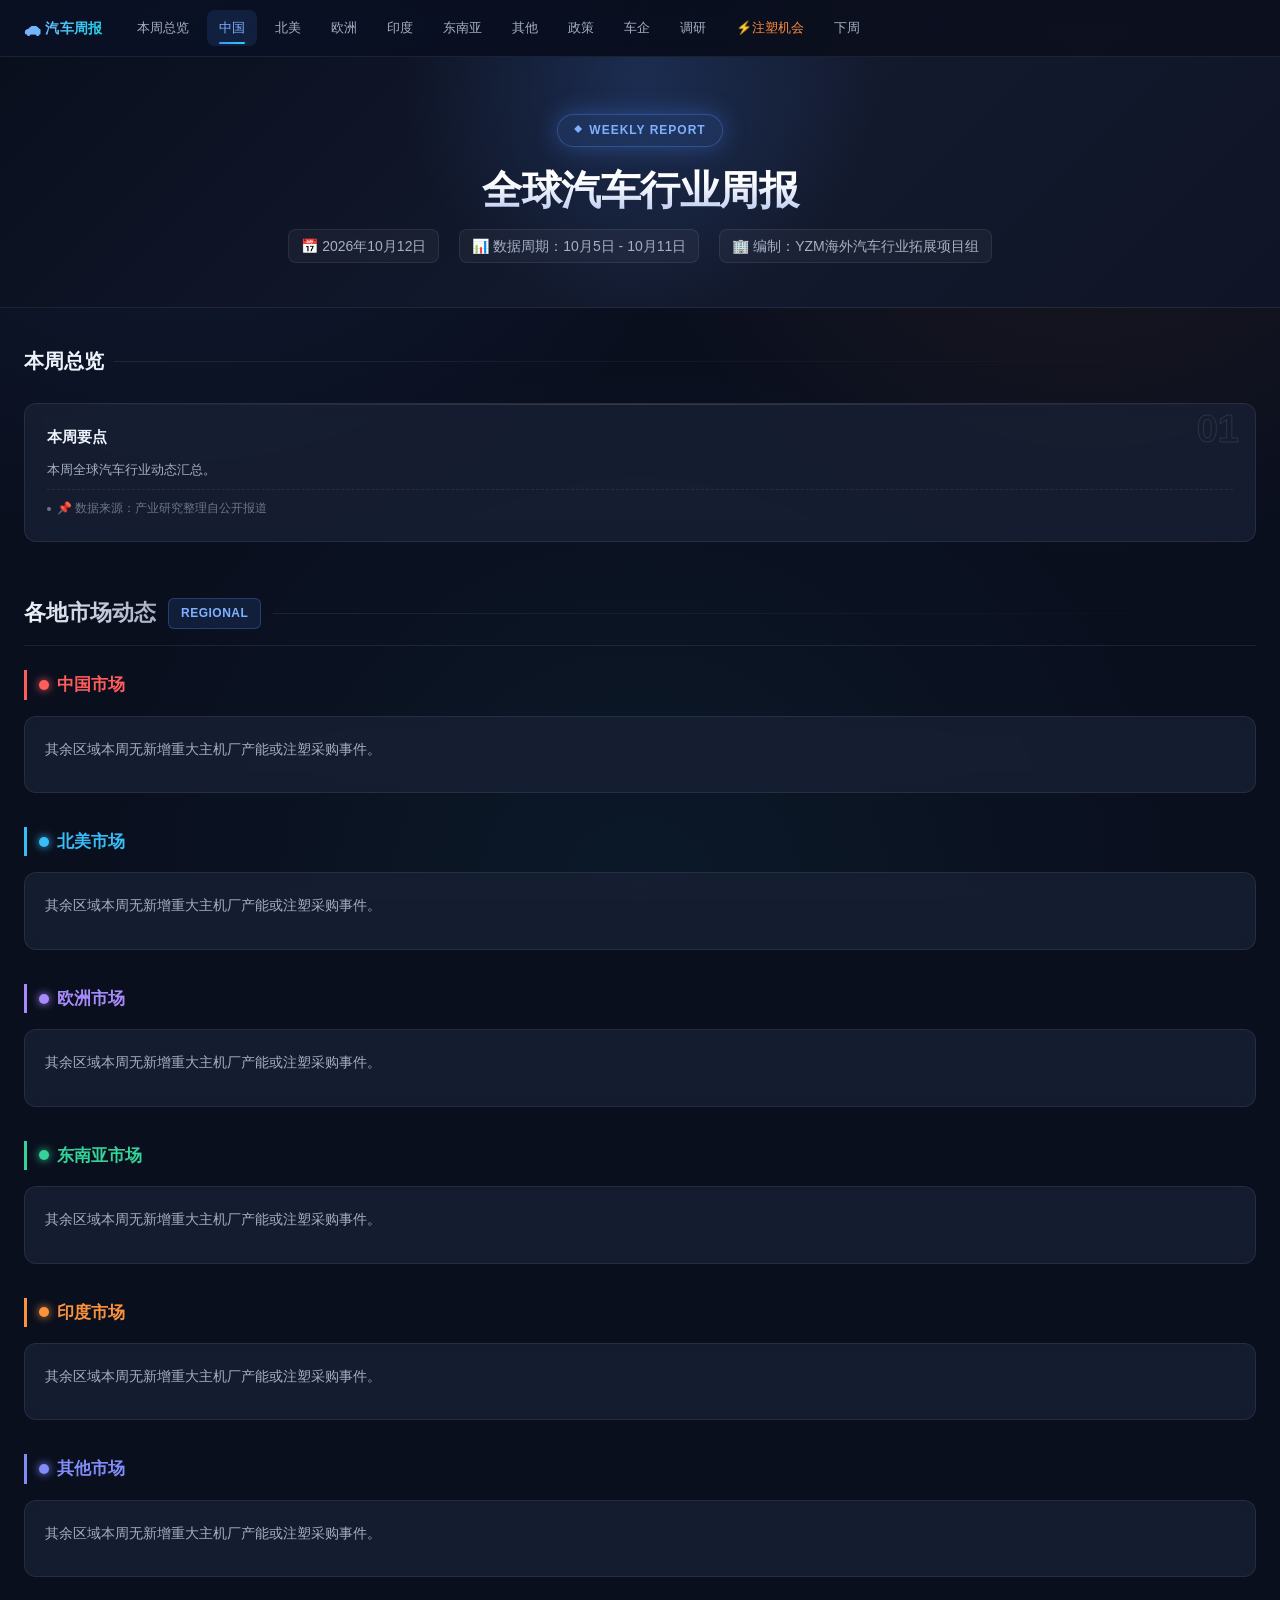
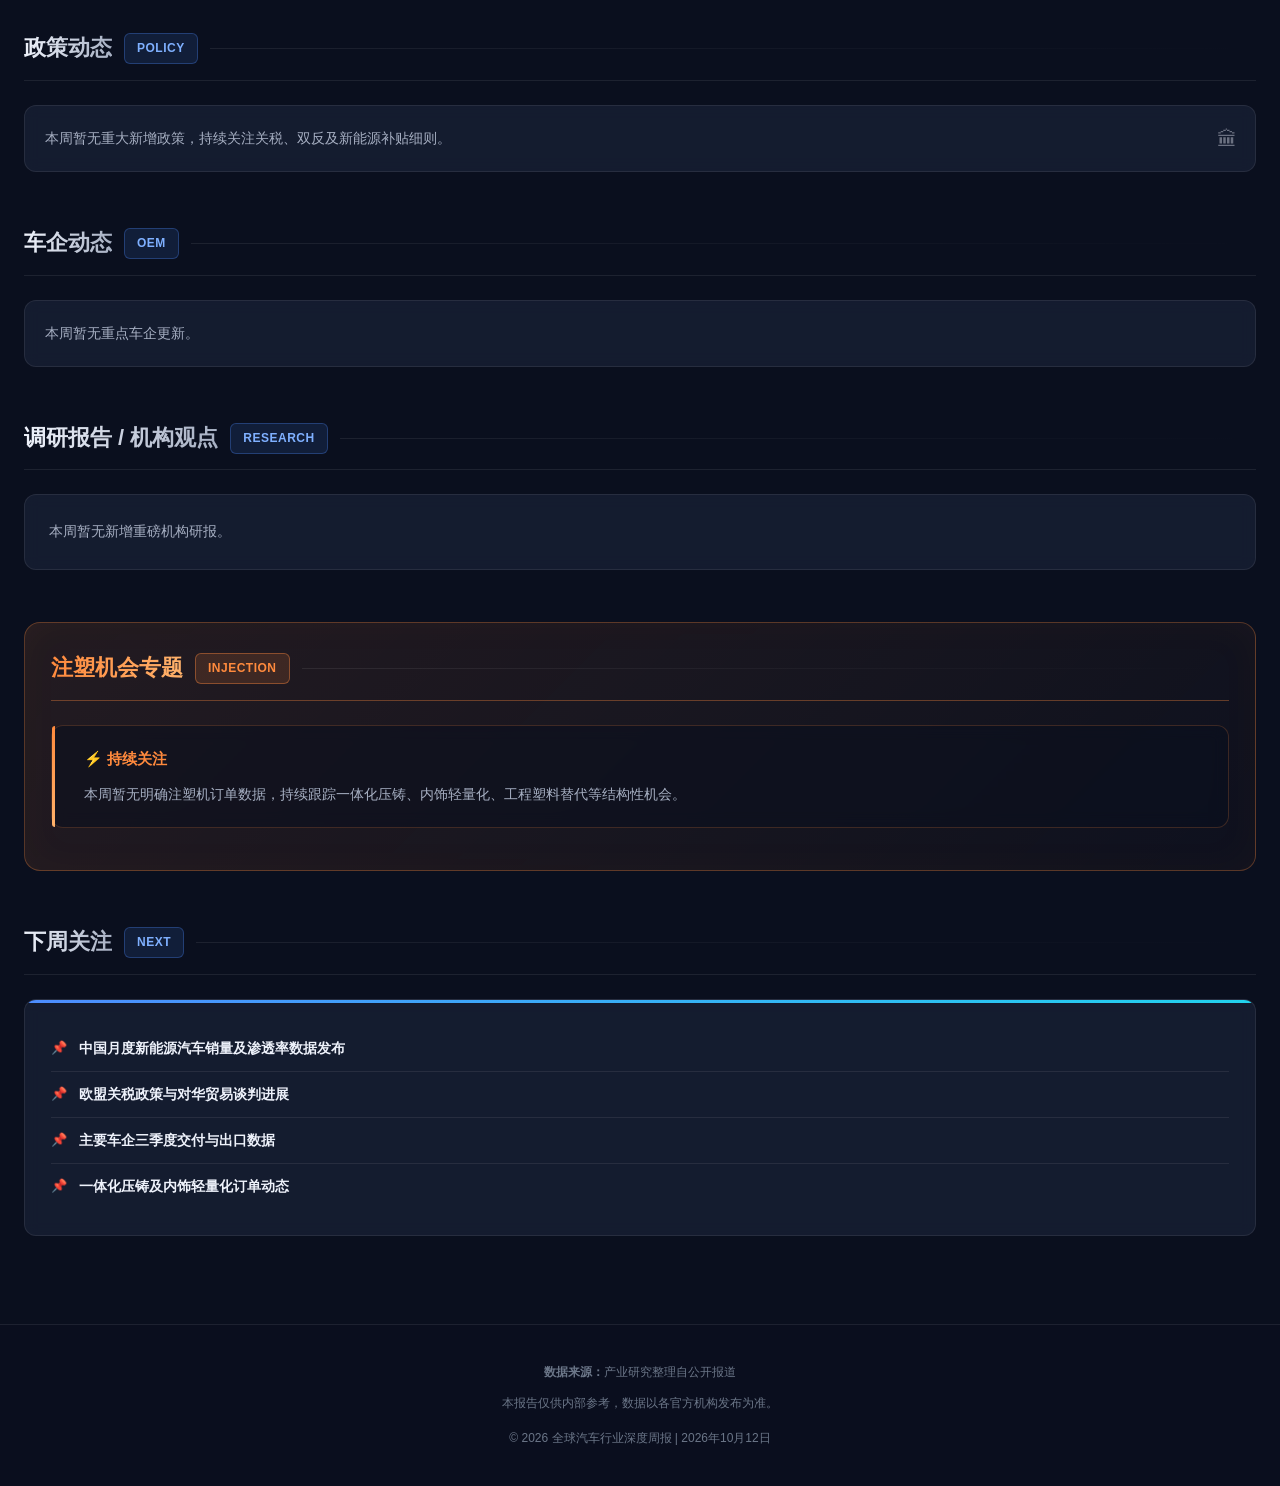
==== commit 028efcc3: "auto: 2026-10-12 汽车行业周报" ====
--- a/index.html
+++ b/index.html
@@ -3,12 +3,12 @@
 <head>
 <meta charset="UTF-8">
 <meta name="viewport" content="width=device-width, initial-scale=1.0">
-<title>全球汽车行业深度周报 | 2026年10月10日</title>
-<meta name="description" content="2026年10月10日全球汽车行业深度周报,涵盖中国、东南亚、南美、欧洲、北美等区域市场动态、政策变化、车企动态及注塑行业机会分析">
+<title>全球汽车行业深度周报 | 2026年10月12日</title>
+<meta name="description" content="2026年10月12日全球汽车行业深度周报,涵盖中国、东南亚、南美、欧洲、北美等区域市场动态、政策变化、车企动态及注塑行业机会分析">
 <meta name="keywords" content="汽车行业,周报,市场分析,注塑机,新能源,政策动态">
 <meta name="author" content="数据分析助手">
-<meta property="og:title" content="全球汽车行业深度周报 | 2026年10月10日">
-<meta property="og:description" content="2026年10月10日全球汽车行业深度周报,涵盖中国、东南亚、南美、欧洲、北美等区域市场动态、政策变化、车企动态及注塑行业机会分析">
+<meta property="og:title" content="全球汽车行业深度周报 | 2026年10月12日">
+<meta property="og:description" content="2026年10月12日全球汽车行业深度周报,涵盖中国、东南亚、南美、欧洲、北美等区域市场动态、政策变化、车企动态及注塑行业机会分析">
 <meta property="og:type" content="article">
 <style>
 *,*::before,*::after{box-sizing:border-box;margin:0;padding:0}
@@ -804,8 +804,8 @@
   <span class="hero-badge">WEEKLY REPORT</span>
   <h1>全球汽车行业周报</h1>
   <div class="hero-meta">
-    <span>📅 2026年10月10日</span>
-    <span>📊 数据周期：9月28日 - 10月4日</span>
+    <span>📅 2026年10月12日</span>
+    <span>📊 数据周期：10月5日 - 10月11日</span>
     <span>🏢 编制：YZM海外汽车行业拓展项目组</span>
   </div>
 </div>
@@ -820,28 +820,13 @@
       <h2>本周总览</h2>
       <span class="line"></span>
     </div>
-    <p style="margin-bottom:24px;color:var(--text-soft);">2026年10月第一周（10月3日-10月10日），全球汽车产业结构性变革进一步加速，中国新能源汽车产业链出海及本土市场渗透双提速，欧洲、北美等地电动化转型政策落地节奏加快，头部车企产能布局与供应链调整动作密集，行业集中度持续<strong>提升</strong>。根据中汽协、乘联会最新周度监测数据显示，本周中国市场新能源汽车渗透率持续突破新高，燃油车市场份额进一步收缩，行业洗牌节奏明显加快。 过去一周，全球主要汽车市场产销数据披露进入三季度末窗口期，各区域行业机构陆续发布最新产销监测信息，头部车企密集披露全球产能布局与供应链调整最新动态，注塑产业链上下游围绕新能源车型配套、海外本地化生产的商业机会持续释放，行业整体结构性转型方向愈发清晰。</p>
     <div class="kp-grid">
     <div class="kp-card">
       <span class="kp-num">01</span>
       
-      <h3>中国汽车全球占比有望突破50%</h3>
-      <p>根据中汽协、德国汽车研究所2026年10月最新联合监测数据，2026年中国本土产销、海外出口、境外工厂生产的整车总量有望突破<strong>4000万辆</strong>，占全球汽车总销量比例接近<strong>50%</strong></p>
-      <div class="news-foot"><div class="news-source">📌 数据来源：今日头条</div><a class="src-link" href="http://m.toutiao.com/group/7689765455275360823/" target="_blank" rel="noopener nofollow"><span class="src-link-ico">🔗</span>原文</a></div>
-    </div>
-    <div class="kp-card">
-      <span class="kp-num">02</span>
-      
-      <h3>中国市场燃油车销量同比跌幅稳定超四成</h3>
-      <p>根据乘联会2026年10月最新公开监测数据，2026年第三季度以来国内燃油车月度销量跌幅稳定维持在<strong>40%</strong>左右，终端市场清库退场节奏持续加快</p>
-      <div class="news-foot"><div class="news-source">📌 数据来源：今日头条</div><a class="src-link" href="http://m.toutiao.com/group/7684835501827834407/" target="_blank" rel="noopener nofollow"><span class="src-link-ico">🔗</span>原文</a></div>
-    </div>
-    <div class="kp-card">
-      <span class="kp-num">03</span>
-      
-      <h3>新能源替代燃油车速度超行业预期</h3>
-      <p>根据中汽协、乘联会最新发布数据，当前液态锂电池技术路线的新能源汽车对燃油车的替代速度远超行业此前预期，燃油车退出主流市场的节奏大幅提前</p>
-      <div class="news-foot"><div class="news-source">📌 数据来源：今日头条</div><a class="src-link" href="http://m.toutiao.com/group/7693695573417017879/" target="_blank" rel="noopener nofollow"><span class="src-link-ico">🔗</span>原文</a></div>
+      <h3>本周要点</h3>
+      <p>本周全球汽车行业动态汇总。</p>
+      <div class="news-foot"><div class="news-source">📌 数据来源：产业研究整理自公开报道</div></div>
     </div>
     </div>
   </section>
@@ -854,30 +839,27 @@
     </div>
     <div class="subsection region-cn" id="china">
       <h3 class="subsection-title"><span class="region-dot"></span>中国市场</h3>
-      <div class="news-card"><h4>乘联会发布2026年9月国内乘用车及新能源汽车销量</h4><div class="news-body"><div class="points-block"><div class="point point-key"><span class="point-head">📊 关键数据 / 事件</span><span class="point-text">2026年9月国内狭义乘用车零售约<strong>169万辆</strong>，<strong>环比增长9.7%</strong>，<strong>同比下降24.6%</strong>；全国新能源乘用车厂商批发销量预估<strong>167万辆</strong>，<strong>同比增长12%</strong>，<strong>环比增长11%</strong>，新能源批发销量占总体乘用车比例突破<strong>70%</strong></span></div><div class="point point-impact"><span class="point-head">🔍 影响分析</span><span class="point-text">新能源汽车渗透率突破<strong>70%</strong>，推动市场结构进一步向电动化转型，直接带动新能源汽车内外饰、保险杠、仪表台等塑料零部件的需求<strong>增长</strong>，同时拉动注塑生产端的设备更新与新增产能投资，为注塑机供应商及注塑件配套企业带来增量市场空间。</span></div><div class="point point-trend"><span class="point-head">📈 趋势判断</span><span class="point-text">渗透/市占率<strong>提升</strong>，新能源与新能源车型占比长期走高，配套塑件需求同步放量。产能扩建集中落地，上游注塑设备与结构件采购进入放量期。</span></div></div></div><div class="news-foot"><div class="news-source">📌 数据来源：乘联会</div><a class="src-link" href="http://m.toutiao.com/group/7692621745894736418/" target="_blank" rel="noopener nofollow"><span class="src-link-ico">🔗</span>原文</a></div></div>
-      <div class="news-card"><h4>中汽协发布2026年9月国内汽车产销</h4><div class="news-body"><div class="points-block"><div class="point point-key"><span class="point-head">📊 关键数据 / 事件</span><span class="point-text">2026年9月中国汽车产销分别完成<strong>327.6万辆</strong>和<strong>322.6万辆</strong>，环比分别<strong>增长16.4％和12.9％</strong>，同比分别<strong>增长17.1％和14.9％</strong>，实现连续5个月<strong>同比增长超10%</strong>，为历史同期首次单月产销突破<strong>300万辆</strong></span></div><div class="point point-impact"><span class="point-head">🔍 影响分析</span><span class="point-text">国内汽车产销规模持续扩张带动全供应链产能释放，注塑件作为汽车核心零部件品类，整体需求随产销<strong>增长稳步提升</strong>，头部主机厂产销放量将带动配套注塑企业的订单<strong>增长</strong>，同时催生新建产能需求，为注塑机厂商带来设备采购商机。</span></div><div class="point point-trend"><span class="point-head">📈 趋势判断</span><span class="point-text">该领域需求将随行业结构性升级而持续<strong>增长</strong>，注塑相关机会值得跟踪。</span></div></div></div><div class="news-foot"><div class="news-source">📌 数据来源：中汽协</div><a class="src-link" href="https://k.sina.com.cn/article_5952915705_162d248f906701zrmc.html" target="_blank" rel="noopener nofollow"><span class="src-link-ico">🔗</span>原文</a></div></div>
+      <div class="news-card"><div class="news-body">其余区域本周无新增重大主机厂产能或注塑采购事件。</div></div>
     </div>
     <div class="subsection region-na" id="na">
       <h3 class="subsection-title"><span class="region-dot"></span>北美市场</h3>
-      <div class="news-card"><h4>戴姆勒卡车公布2026年第三季度销量，北美市场销量大幅增长51%</h4><div class="news-body"><div class="points-block"><div class="point point-key"><span class="point-head">📊 关键数据 / 事件</span><span class="point-text">2026年第三季度戴姆勒卡车全球销量91260辆，<strong>同比增长26%</strong>，其中北美市场销量<strong>同比增长51%</strong>，为主要<strong>增长动力</strong>，数据发布于2026年10月8日。</span></div><div class="point point-impact"><span class="point-head">🔍 影响分析</span><span class="point-text">北美商用车市场需求复苏带动商用车产业链订单<strong>增长</strong>，商用车保险杠、仪表台、内饰件等注塑件需求将随之<strong>提升</strong>，利好注塑机出口北美商用车供应链。</span></div><div class="point point-trend"><span class="point-head">📈 趋势判断</span><span class="point-text">出口带动差异化定制塑件与本地化配套订单持续<strong>增长</strong>。</span></div></div></div><div class="news-foot"><div class="news-source">📌 数据来源：今日头条</div><a class="src-link" href="http://m.toutiao.com/group/7694199957712044563/" target="_blank" rel="noopener nofollow"><span class="src-link-ico">🔗</span>原文</a></div></div>
-      <div class="news-card"><h4>Stellantis公布2026年第三季度美国市场汽车销量，同比微降0.2%</h4><div class="news-body"><div class="points-block"><div class="point point-key"><span class="point-head">📊 关键数据 / 事件</span><span class="point-text">2026年第三季度Stellantis在美国市场共售出324277辆新车，较2025年同期减少548辆，<strong>同比下降约0.2%</strong>，数据发布于2026年10月3日。</span></div><div class="point point-impact"><span class="point-head">🔍 影响分析</span><span class="point-text">美国市场乘用车销量整体持平，现有产能配套注塑件需求保持稳定，暂无新增大规模产能扩张需求，对注塑机新增订单拉动有限。</span></div><div class="point point-trend"><span class="point-head">📈 趋势判断</span><span class="point-text">该领域需求将随行业结构性升级而持续<strong>增长</strong>，注塑相关机会值得跟踪。</span></div></div></div><div class="news-foot"><div class="news-source">📌 数据来源：新浪</div><a class="src-link" href="https://k.sina.com.cn/article_5953740931_162dee083067040vh8.html" target="_blank" rel="noopener nofollow"><span class="src-link-ico">🔗</span>原文</a></div></div>
+      <div class="news-card"><div class="news-body">其余区域本周无新增重大主机厂产能或注塑采购事件。</div></div>
     </div>
     <div class="subsection region-eu" id="eu">
       <h3 class="subsection-title"><span class="region-dot"></span>欧洲市场</h3>
-      <div class="news-card"><h4>梅赛德斯-奔驰公布2026年第三季度欧洲市场销量，纯电车型销量同比大增</h4><div class="news-body"><div class="points-block"><div class="point point-key"><span class="point-head">📊 关键数据 / 事件</span><span class="point-text">2026年第三季度奔驰欧洲市场整体销量<strong>同比增长5%</strong>，纯电车型销量<strong>同比增长78%</strong>；全新纯电CLA、GLC、GLB和GLA在欧洲全年产能已售罄，订单已排至2027年。</span></div><div class="point point-impact"><span class="point-head">🔍 影响分析</span><span class="point-text">欧洲纯电车型需求旺盛推动奔驰产能爬坡，新增产能将带动内外饰、电池包结构件等汽车注塑件的需求<strong>增长</strong>，为全球注塑机供应商及配套企业带来新增订单机会</span></div><div class="point point-trend"><span class="point-head">📈 趋势判断</span><span class="point-text">该领域需求将随行业结构性升级而持续<strong>增长</strong>，注塑相关机会值得跟踪。</span></div></div></div><div class="news-foot"><div class="news-source">📌 数据来源：梅赛德斯</div><a class="src-link" href="http://m.toutiao.com/group/7694559162218316323/" target="_blank" rel="noopener nofollow"><span class="src-link-ico">🔗</span>原文</a></div></div>
+      <div class="news-card"><div class="news-body">其余区域本周无新增重大主机厂产能或注塑采购事件。</div></div>
     </div>
     <div class="subsection region-sea" id="sea">
       <h3 class="subsection-title"><span class="region-dot"></span>东南亚市场</h3>
-      <div class="news-card"><h4>东南亚市场本周动态</h4><div class="news-body">关键数据/事件： 趋势判断：该领域需求将随行业结构性升级而持续<strong>增长</strong>，注塑相关机会值得跟踪。</div><div class="news-foot"><div class="news-source">📌 数据来源：产业研究整理自公开报道</div></div></div>
+      <div class="news-card"><div class="news-body">其余区域本周无新增重大主机厂产能或注塑采购事件。</div></div>
     </div>
     <div class="subsection region-india" id="india">
       <h3 class="subsection-title"><span class="region-dot"></span>印度市场</h3>
-      <div class="news-card"><h4>特斯拉入市印度一年多，截至2026年10月新车注册量不足千辆</h4><div class="news-body"><div class="points-block"><div class="point point-key"><span class="point-head">📊 关键数据 / 事件</span><span class="point-text">截至2026年10月，特斯拉进入印度市场超过一年，总新车注册量仅993台，交付量不足千辆，远低于市场预期。</span></div><div class="point point-impact"><span class="point-head">🔍 影响分析</span><span class="point-text">特斯拉在印市场拓展不及预期，或推迟在印产能扩张计划，短期内对本地化汽车注塑件的采购需求<strong>增长有限</strong>，中国注塑机企业切入特斯拉印度供应链的节奏可能<strong>放缓</strong>。</span></div><div class="point point-trend"><span class="point-head">📈 趋势判断</span><span class="point-text">贸易壁垒推动本地化布局提速，区域化注塑产能与供应链内移成为趋势。</span></div></div></div><div class="news-foot"><div class="news-source">📌 数据来源：今日头条</div><a class="src-link" href="http://m.toutiao.com/group/7693807670708503068/" target="_blank" rel="noopener nofollow"><span class="src-link-ico">🔗</span>原文</a></div></div>
+      <div class="news-card"><div class="news-body">其余区域本周无新增重大主机厂产能或注塑采购事件。</div></div>
     </div>
     <div class="subsection region-other" id="other">
       <h3 class="subsection-title"><span class="region-dot"></span>其他市场</h3>
-      <div class="news-card"><h4>乌拉圭发布2026年9月新轻型车市场销量</h4><div class="news-body"><div class="points-block"><div class="point point-key"><span class="point-head">📊 关键数据 / 事件</span><span class="point-text">2026年9月乌拉圭新轻型车销量6447辆，<strong>同比下降5.1%</strong>；1-9月累计销量56504辆，<strong>同比增长14.9%</strong>；中国品牌9月销量<strong>同比增长55.1%</strong>，市场份额达<strong>57%</strong></span></div><div class="point point-impact"><span class="point-head">🔍 影响分析</span><span class="point-text">中国品牌在南美新兴市场份额持续快速<strong>提升</strong>，将带动中国品牌配套注塑件出口及本地化生产需求<strong>增长</strong>，为注塑机企业出海布局南美市场创造新机会</span></div><div class="point point-trend"><span class="point-head">📈 趋势判断</span><span class="point-text">贸易壁垒推动本地化布局提速，区域化注塑产能与供应链内移成为趋势。出口带动差异化定制塑件与本地化配套订单持续<strong>增长</strong>。</span></div></div></div><div class="news-foot"><div class="news-source">📌 数据来源：今日头条</div><a class="src-link" href="http://m.toutiao.com/group/7694664400371728943/" target="_blank" rel="noopener nofollow"><span class="src-link-ico">🔗</span>原文</a></div></div>
-      <div class="news-card"><h4>巴西汽车工业协会（ANFAVEA）上调2026年巴西汽车产量增长预期</h4><div class="news-body"><div class="points-block"><div class="point point-key"><span class="point-head">📊 关键数据 / 事件</span><span class="point-text">将2026年巴西汽车产量增速预期由此前的<strong>5.8%</strong>上调至<strong>6.7%</strong></span></div><div class="point point-impact"><span class="point-head">🔍 影响分析</span><span class="point-text">产量<strong>增长预期上调推动巴西整车产能扩张</strong>，新增产能将催生更多内外饰、结构件等注塑件配套需求，带动本地注塑设备新增采购需求，利好注塑机企业拓展巴西市场</span></div><div class="point point-trend"><span class="point-head">📈 趋势判断</span><span class="point-text">该领域需求将随行业结构性升级而持续<strong>增长</strong>，注塑相关机会值得跟踪。</span></div></div></div><div class="news-foot"><div class="news-source">📌 数据来源：Cj</div><a class="src-link" href="https://cj.sina.cn/article/norm_detail?url=http%3A%2F%2Ffinance.sina.cn%2F7x24%2F2026-10-08%2Fdetail-iniumumr7851510.d.html" target="_blank" rel="noopener nofollow"><span class="src-link-ico">🔗</span>原文</a></div></div>
+      <div class="news-card"><div class="news-body">其余区域本周无新增重大主机厂产能或注塑采购事件。</div></div>
     </div>
   </section>
   <!-- 政策动态 -->
@@ -887,8 +869,7 @@
       <span class="sec-num">POLICY</span>
       <span class="sec-line"></span>
     </div>
-    <div class="policy-card"><h3>上海国四柴油载货汽车限行政策实施落地倒计时</h3><div class="news-body rich">上海自2026年10月15日起，全天禁止国四柴油载货汽车在本市辖区内限行区域通行，该提醒公示于2026年10月8日发布，政策将加速老旧柴油商用车淘汰更新，带动新增商用车产能释放，对商用车塑料内外饰、保险杠等注塑配套环节带来增量需求</div><div class="news-foot"><div class="news-source">📌 数据来源：今日头条</div><a class="src-link" href="http://m.toutiao.com/group/7694551820198330921/" target="_blank" rel="noopener nofollow"><span class="src-link-ico">🔗</span>原文</a></div></div>
-    <div class="policy-card"><h3>2026年10月起全国多地实施电动车新管理整治政</h3><div class="news-body rich">策：2026年10月起全国多省市正式启动电动车集中整治行动，针对二轮、三轮、四轮电动车明确“5必查”管理规范，要求上路车辆必须符合全新生产安全标准，将加速淘汰不合规车辆，带动合规电动车型塑料零部件注塑订单需求<strong>提升</strong></div><div class="news-foot"><div class="news-source">📌 数据来源：搜狐</div><a class="src-link" href="https://m.sohu.com/a/1084104278_122220428/" target="_blank" rel="noopener nofollow"><span class="src-link-ico">🔗</span>原文</a></div></div>
+    <div class="policy-card"><p>本周暂无重大新增政策，持续关注关税、双反及新能源补贴细则。</p></div>
   </section>
   <!-- 车企动态 -->
   <section class="section" id="oem">
@@ -897,9 +878,7 @@
       <span class="sec-num">OEM</span>
       <span class="sec-line"></span>
     </div>
-    <div class="oem-card"><h3><span class="oem-tag">动态</span>蔚来：2026年10月3日官方宣布蔚来充电服务累</h3><div class="news-body rich">计突破1亿次，其中<strong>86.67%</strong>充电电量服务于非蔚来品牌用户</div><div class="news-foot"><div class="news-source">📌 数据来源：新浪</div><a class="src-link" href="https://k.sina.com.cn/article_7857201856_1d45362c001908poig.html" target="_blank" rel="noopener nofollow"><span class="src-link-ico">🔗</span>原文</a></div></div>
-    <div class="oem-card"><h3><span class="oem-tag">动态</span>长安：2026年10月10日旗下新款家用增程轿跑</h3><div class="news-body rich">正式上市，将家用增程轿车综合续航刷新至2120公里</div><div class="news-foot"><div class="news-source">📌 数据来源：今日头条</div><a class="src-link" href="http://m.toutiao.com/group/7694599194715259431/" target="_blank" rel="noopener nofollow"><span class="src-link-ico">🔗</span>原文</a></div></div>
-    <div class="oem-card"><h3><span class="oem-tag">动态</span>鸿蒙智行：2026年10月确认年内将推出问界M6</h3><div class="news-body rich">、智界V9多款新车，其中中大型SUV问界M6预计售价25-<strong>30万元</strong>，填补问界M5与M7之间的市场空白</div><div class="news-foot"><div class="news-source">📌 数据来源：网易</div><a class="src-link" href="https://c.m.163.com/news/a/L8R2PK5I0512B07B.html" target="_blank" rel="noopener nofollow"><span class="src-link-ico">🔗</span>原文</a></div></div>
+    <div class="oem-card"><p>本周暂无重点车企更新。</p></div>
   </section>
   <!-- 调研报告 / 机构观点 -->
   <section class="section" id="research">
@@ -908,8 +887,7 @@
       <span class="sec-num">RESEARCH</span>
       <span class="sec-line"></span>
     </div>
-    <div class="research-card"><h3>2026-2032年汽车零部件行业深度调研及投资前景预测报告</h3><div class="news-body rich">2026年度全球汽车零部件供应商百强榜中，中国有17家企业上榜，较上年增加2家，首次超越美国和德国，仅次于日本；上榜中国企业合计收入约1377亿欧元，十年<strong>增长约7.7倍</strong>，长期由“日、德、美”主导的全球供应商格局已变为“日、德、中”。</div><div class="news-foot"><div class="news-source">📌 数据来源：新浪</div><a class="src-link" href="https://finance.sina.com.cn/roll/2026-10-08/doc-iniuphnz4401621.shtml" target="_blank" rel="noopener nofollow"><span class="src-link-ico">🔗</span>原文</a></div></div>
-    <div class="research-card"><h3>2026年汽车支柱产业调研报告:市场数据与发展趋势分析</h3><div class="news-body rich">2025年全球及中国汽车支柱市场已完成规模化布局，预计2026-2032年全球市场将保持稳定年复合<strong>增长率</strong>，至2032年市场规模将达到预期目标，乘用车是当前汽车支柱最大的下游应用领域，华东、华南是国内汽车支柱产业的核心集中区域。</div><div class="news-foot"><div class="news-source">📌 数据来源：产业研究整理自公开报道</div><a class="src-link" href="https://m.gelonghui.com/p/3576847" target="_blank" rel="noopener nofollow"><span class="src-link-ico">🔗</span>原文</a></div></div>
+    <div class="research-card"><p>本周暂无新增重磅机构研报。</p></div>
   </section>
   <!-- Injection -->
   <section class="injection-section" id="injection">
@@ -918,9 +896,7 @@
       <span class="sec-num" style="color:var(--accent-orange);background:rgba(255,138,61,.14);border:1px solid rgba(255,138,61,.4)">INJECTION</span>
       <span class="sec-line"></span>
     </div>
-      <div class="inj-card"><h3>⚡ 东南亚新能源产能扩张：大型内外饰注塑设备新增需求</h3><div class="news-body rich">机会点：比亚迪泰国罗勇工厂二期扩建项目2026年10月启动，规划新增<strong>15万辆</strong>/年新能源整车产能，配套内外饰车间需新增8条大型注塑生产线；对应设备：1200-<strong>2500吨</strong>大型卧式注塑机、双色注塑成型设备、自动化取料机械手；涉及客户：比亚迪泰国本地合资供应链企业、敏实集团东南亚生产基地、拓普集团泰国工厂。</div><div class="news-foot"><div class="news-source">📌 数据来源：产业研究整理自公开报道</div></div></div>
-      <div class="inj-card"><h3>⚡ 欧洲轻量化升级：热塑性复合材料注塑件订单增长</h3><div class="news-body rich">机会点：大众汽车集团2026年MEB平台改款车型10月正式投产，单车采用轻量化热塑性复合材料注塑部件占比<strong>提升至18%</strong>，年新增复合材料注塑件需求量约2.1万吨；对应设备：高精度恒温注塑机、热流道注塑系统；对应材料：玻纤增强聚丙烯（PP-GF）、连续纤维增强热塑性复合材料（CFRTP）；涉及客户：大众汽车欧洲一级供应商、麦格纳格拉茨工厂、彼欧集团欧洲生产基地。</div><div class="news-foot"><div class="news-source">📌 数据来源：产业研究整理自公开报道</div></div></div>
-      <div class="inj-card"><h3>⚡ 印度电动化本地化：中小精密注塑件产能扩充需求</h3><div class="news-body rich">机会点：塔塔汽车2026年10月公布2026-2027财年电动化扩产计划，新增<strong>20万辆</strong>/年纯电整车产能，要求核心内外饰注塑件本地采购率从当前的<strong>65%</strong><strong>提升至85%</strong>，本地注塑件存在约<strong>32%</strong>的产能缺口；对应设备：100-<strong>800吨</strong>中小型精密注塑机、高速注塑设备；涉及客户：塔塔汽车印度本土一级供应商、Motherson Sumi注塑事业部。</div><div class="news-foot"><div class="news-source">📌 数据来源：产业研究整理自公开报道</div></div></div>
+      <div class="inj-card"><h3>⚡ 持续关注</h3><p>本周暂无明确注塑机订单数据，持续跟踪一体化压铸、内饰轻量化、工程塑料替代等结构性机会。</p></div>
   </section>
   <!-- Next week -->
   <section class="section" id="nextweek">
@@ -931,19 +907,19 @@
     </div>
     <div class="next-week">
       <ul>
-      <li><strong>10月13日：中汽协官方发布2026年9月国内汽车产销及细分市场销量数据 原文</strong></li>
-      <li><strong>10月14日：2026德国国际汽车及智慧出行博览会（IAA Mobility）欧洲技术峰会开幕 原文</strong></li>
-      <li><strong>10月15日：乘联会发布2026年9月全国乘用车零售及批发销量数据 原文</strong></li>
-      <li><strong>10月16日：特斯拉官方公布2026年第三季度全球生产及交付数据 原文</strong></li>
+      <li><strong>中国月度新能源汽车销量及渗透率数据发布</strong></li>
+      <li><strong>欧盟关税政策与对华贸易谈判进展</strong></li>
+      <li><strong>主要车企三季度交付与出口数据</strong></li>
+      <li><strong>一体化压铸及内饰轻量化订单动态</strong></li>
       </ul>
     </div>
   </section></main>
 
 <!-- Footer -->
 <footer class="footer">
-  <p><strong>数据来源：</strong>今日头条、乘联会、中汽协、新浪、梅赛德斯、产业研究整理自公开报道、Cj、搜狐、网易</p>
+  <p><strong>数据来源：</strong>产业研究整理自公开报道</p>
   <p style="margin-top:8px">本报告仅供内部参考，数据以各官方机构发布为准。</p>
-  <p style="margin-top:12px;color:var(--text-muted)">© 2026 全球汽车行业深度周报 | 2026年10月10日</p>
+  <p style="margin-top:12px;color:var(--text-muted)">© 2026 全球汽车行业深度周报 | 2026年10月12日</p>
 </footer>
 
 <!-- Back to top button -->
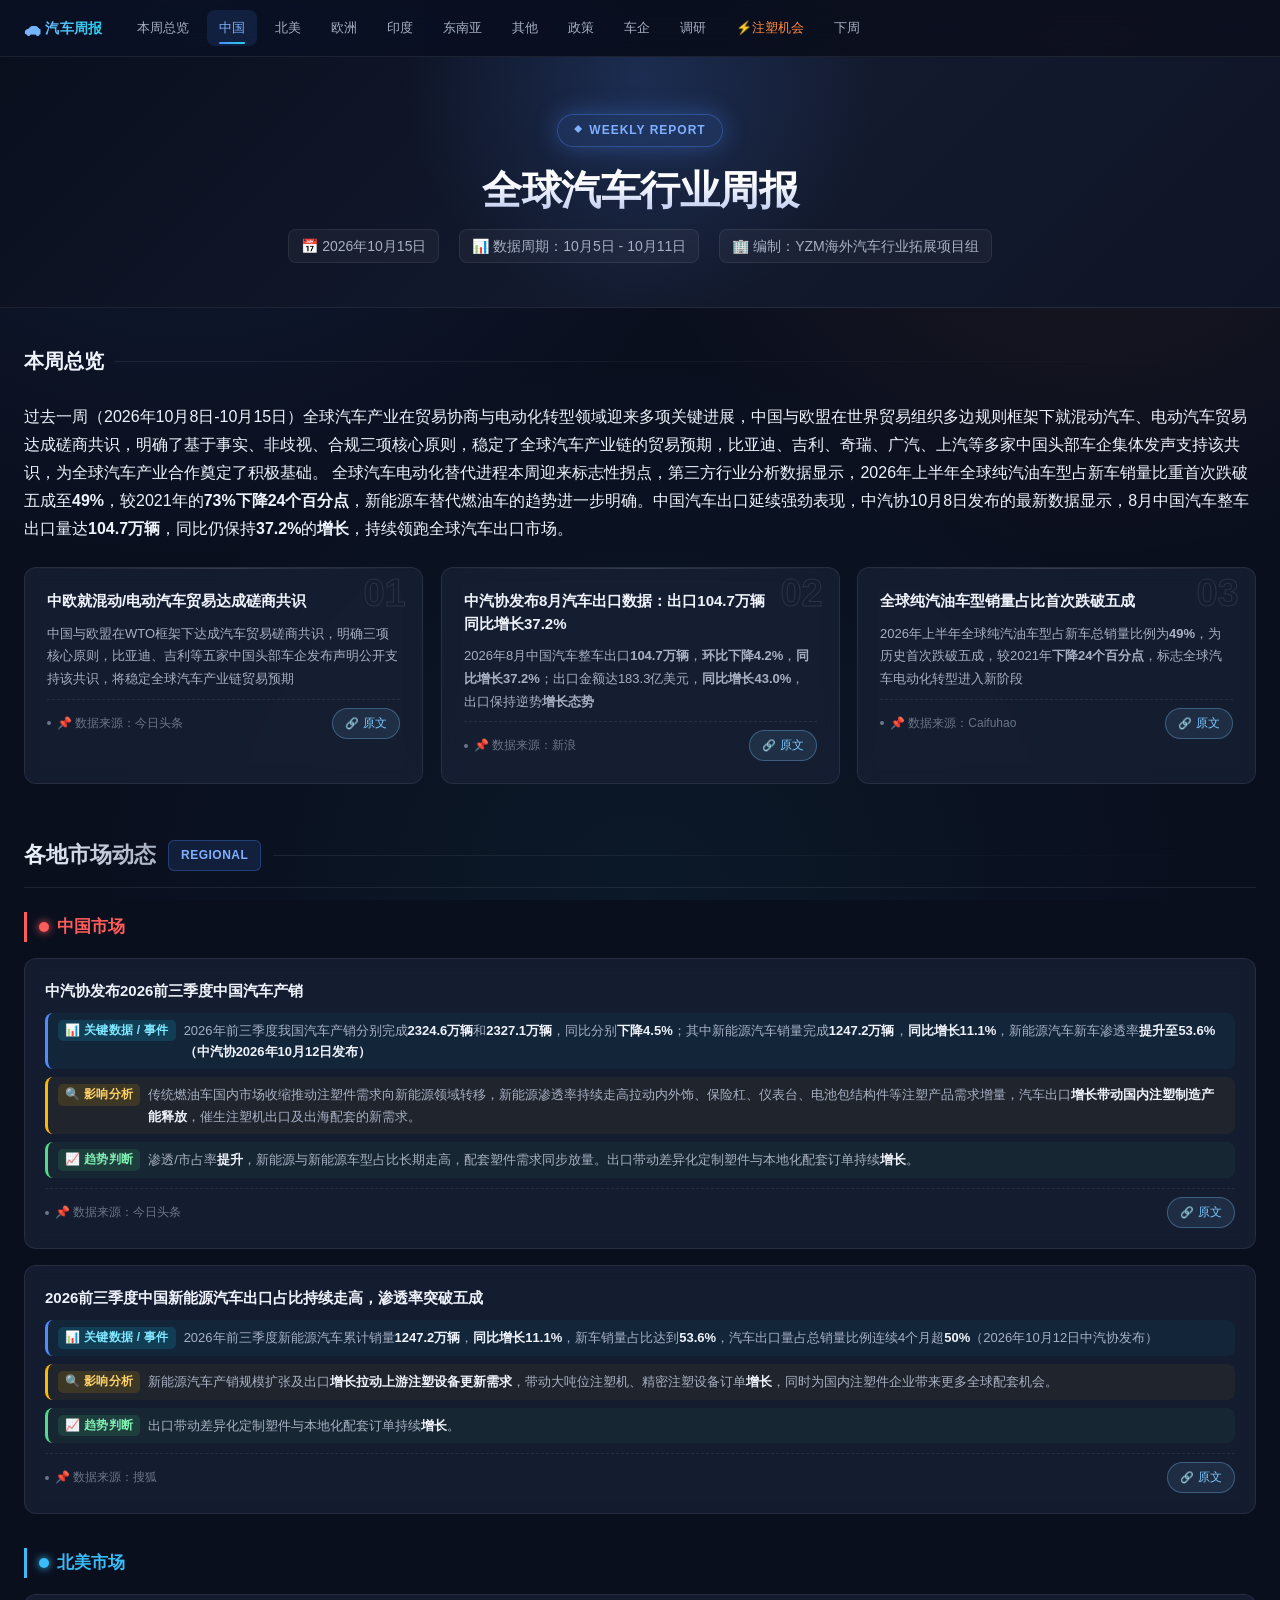
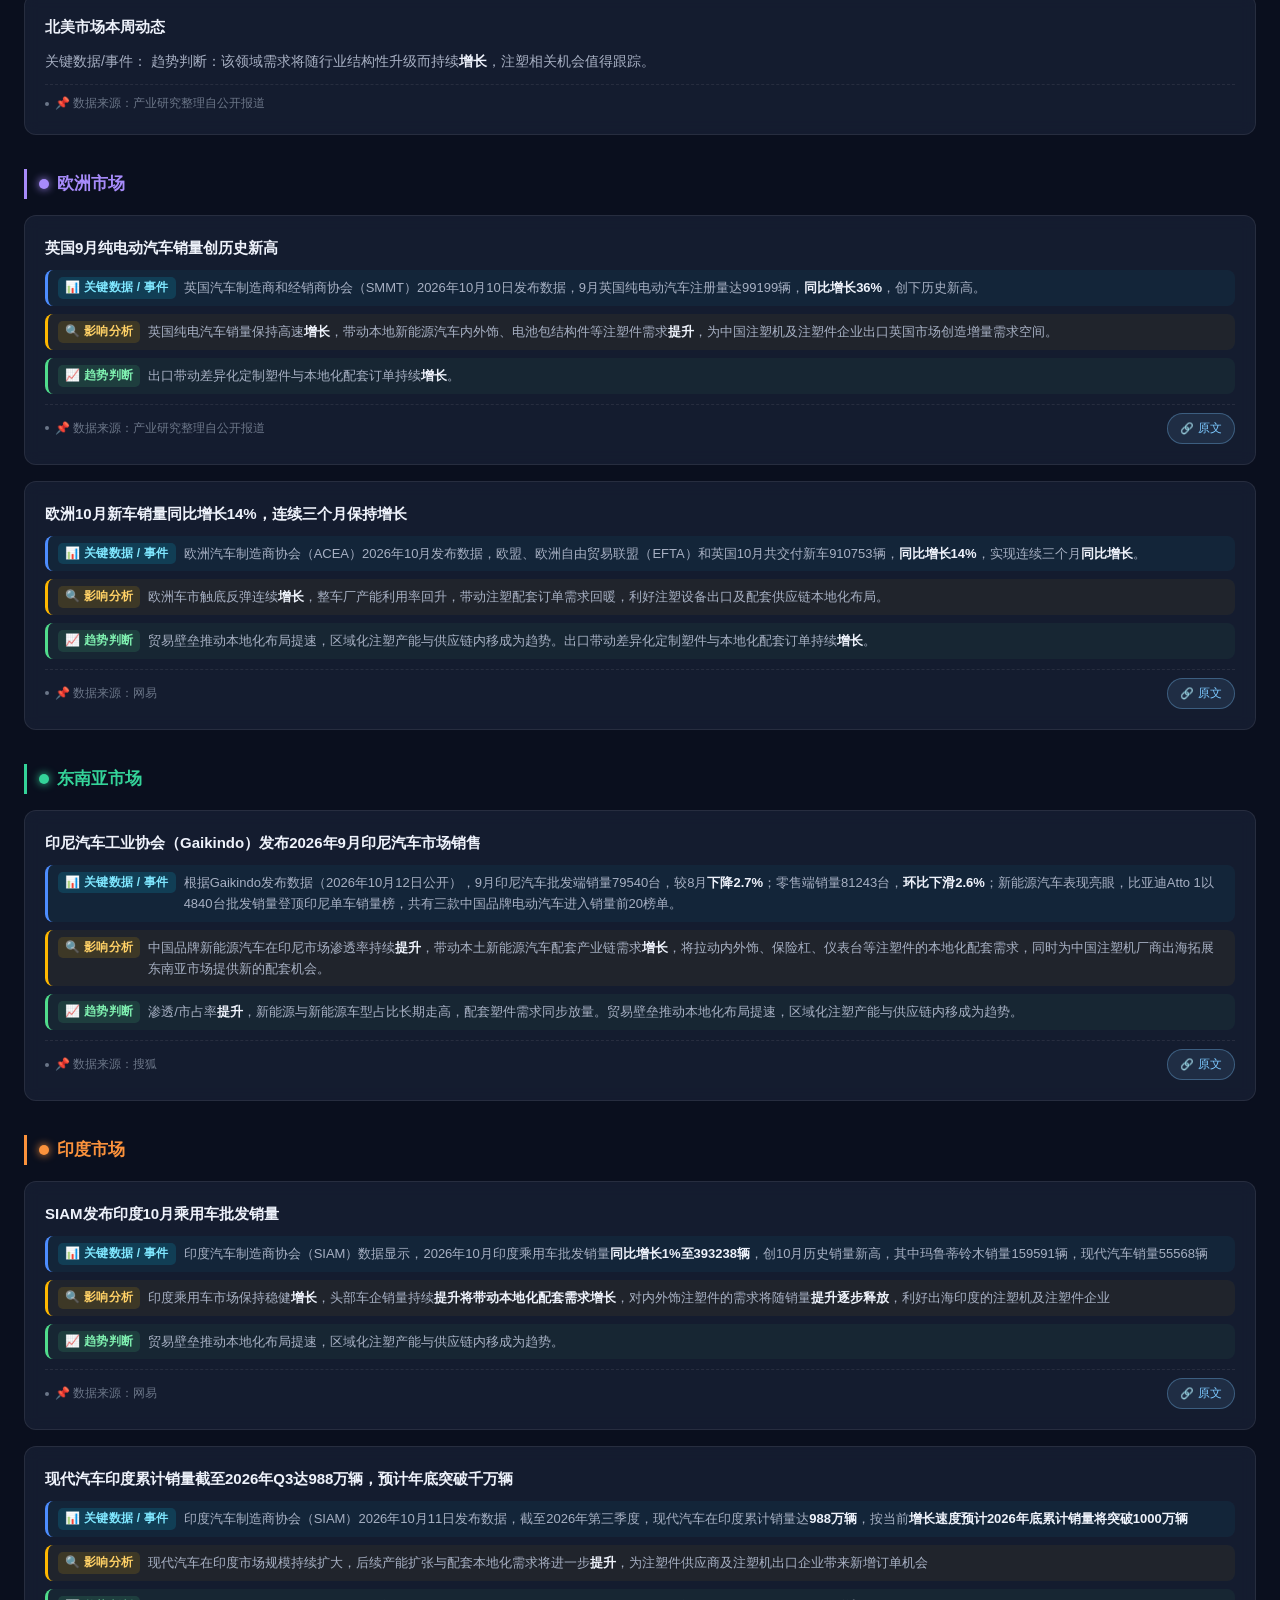
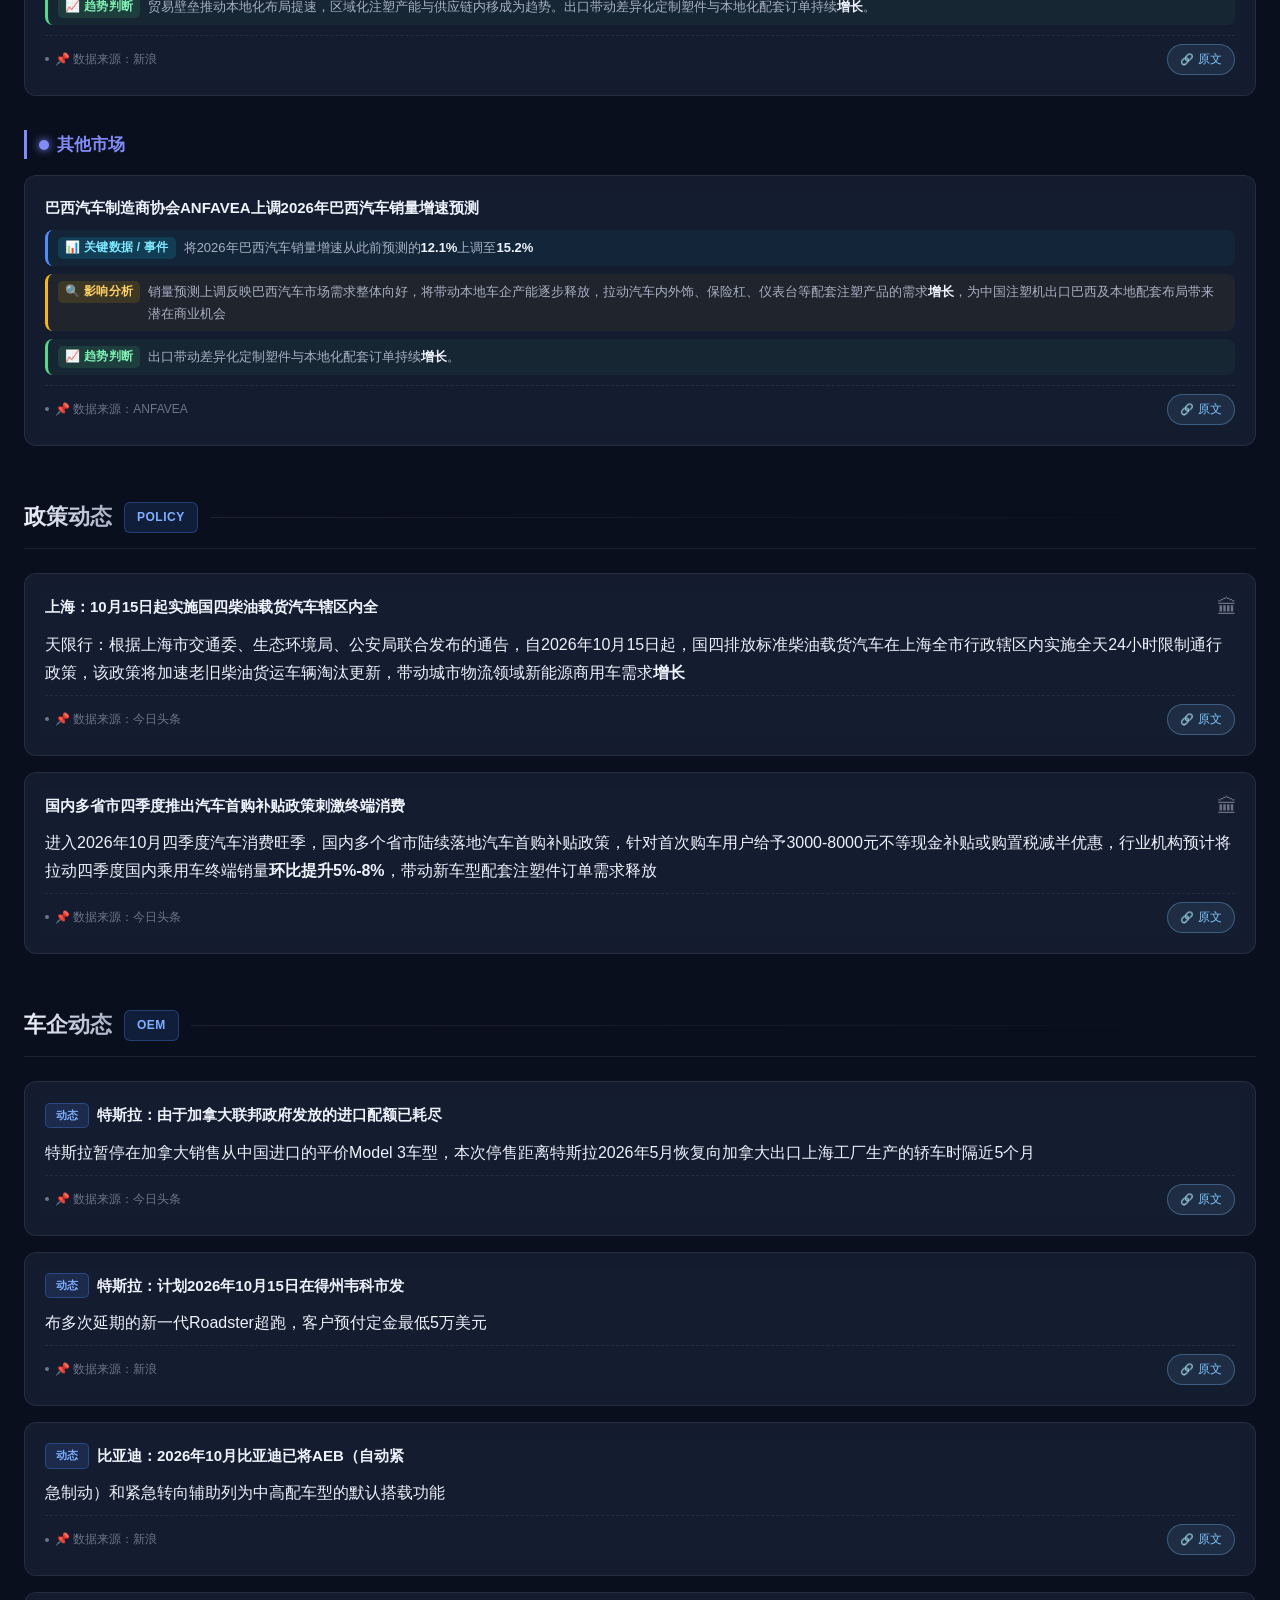
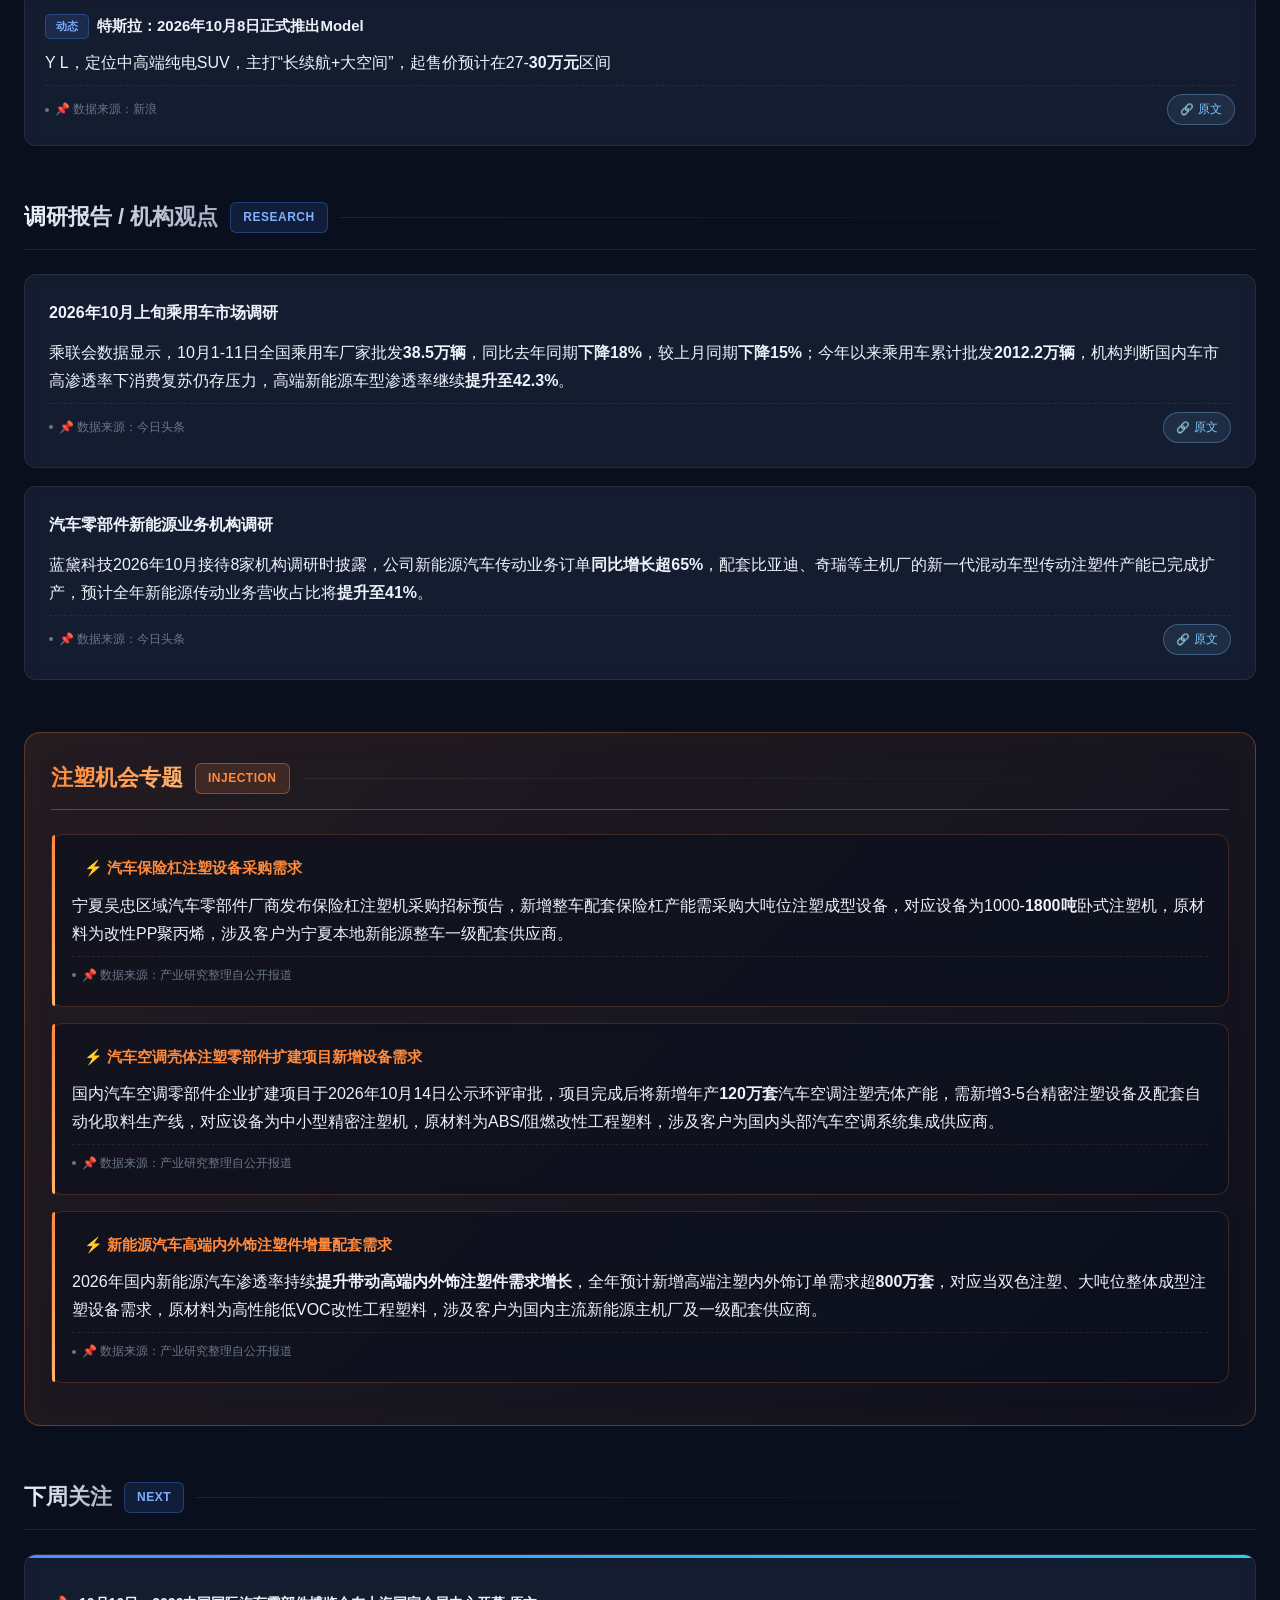
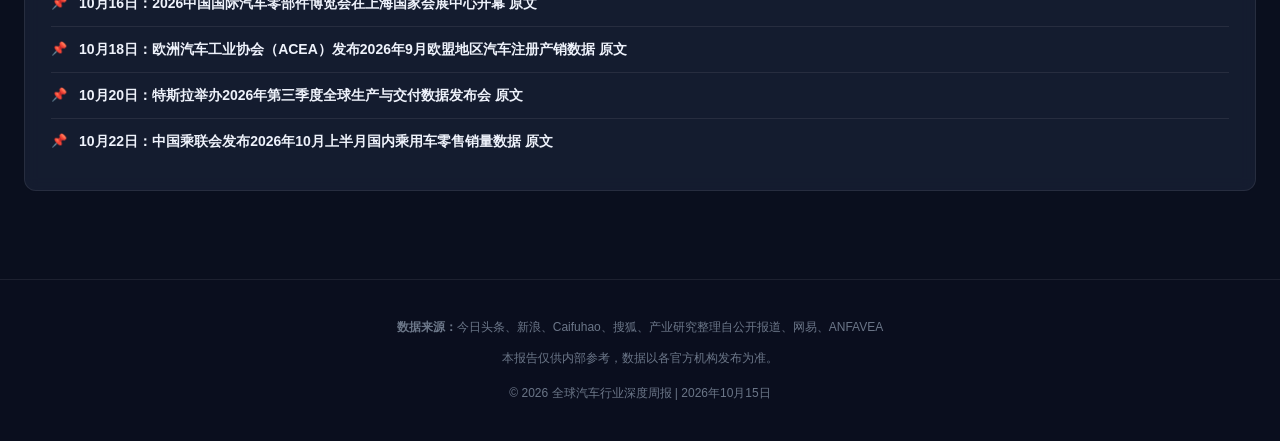
==== commit b543f996: "auto: 2026-10-15 汽车行业周报" ====
--- a/index.html
+++ b/index.html
@@ -3,12 +3,12 @@
 <head>
 <meta charset="UTF-8">
 <meta name="viewport" content="width=device-width, initial-scale=1.0">
-<title>全球汽车行业深度周报 | 2026年10月12日</title>
-<meta name="description" content="2026年10月12日全球汽车行业深度周报,涵盖中国、东南亚、南美、欧洲、北美等区域市场动态、政策变化、车企动态及注塑行业机会分析">
+<title>全球汽车行业深度周报 | 2026年10月15日</title>
+<meta name="description" content="2026年10月15日全球汽车行业深度周报,涵盖中国、东南亚、南美、欧洲、北美等区域市场动态、政策变化、车企动态及注塑行业机会分析">
 <meta name="keywords" content="汽车行业,周报,市场分析,注塑机,新能源,政策动态">
 <meta name="author" content="数据分析助手">
-<meta property="og:title" content="全球汽车行业深度周报 | 2026年10月12日">
-<meta property="og:description" content="2026年10月12日全球汽车行业深度周报,涵盖中国、东南亚、南美、欧洲、北美等区域市场动态、政策变化、车企动态及注塑行业机会分析">
+<meta property="og:title" content="全球汽车行业深度周报 | 2026年10月15日">
+<meta property="og:description" content="2026年10月15日全球汽车行业深度周报,涵盖中国、东南亚、南美、欧洲、北美等区域市场动态、政策变化、车企动态及注塑行业机会分析">
 <meta property="og:type" content="article">
 <style>
 *,*::before,*::after{box-sizing:border-box;margin:0;padding:0}
@@ -804,7 +804,7 @@
   <span class="hero-badge">WEEKLY REPORT</span>
   <h1>全球汽车行业周报</h1>
   <div class="hero-meta">
-    <span>📅 2026年10月12日</span>
+    <span>📅 2026年10月15日</span>
     <span>📊 数据周期：10月5日 - 10月11日</span>
     <span>🏢 编制：YZM海外汽车行业拓展项目组</span>
   </div>
@@ -820,13 +820,28 @@
       <h2>本周总览</h2>
       <span class="line"></span>
     </div>
+    <p style="margin-bottom:24px;color:var(--text-soft);">过去一周（2026年10月8日-10月15日）全球汽车产业在贸易协商与电动化转型领域迎来多项关键进展，中国与欧盟在世界贸易组织多边规则框架下就混动汽车、电动汽车贸易达成磋商共识，明确了基于事实、非歧视、合规三项核心原则，稳定了全球汽车产业链的贸易预期，比亚迪、吉利、奇瑞、广汽、上汽等多家中国头部车企集体发声支持该共识，为全球汽车产业合作奠定了积极基础。 全球汽车电动化替代进程本周迎来标志性拐点，第三方行业分析数据显示，2026年上半年全球纯汽油车型占新车销量比重首次跌破五成至<strong>49%</strong>，较2021年的<strong>73%</strong><strong>下降24个百分点</strong>，新能源车替代燃油车的趋势进一步明确。中国汽车出口延续强劲表现，中汽协10月8日发布的最新数据显示，8月中国汽车整车出口量达<strong>104.7万辆</strong>，同比仍保持<strong>37.2%</strong>的<strong>增长</strong>，持续领跑全球汽车出口市场。</p>
     <div class="kp-grid">
     <div class="kp-card">
       <span class="kp-num">01</span>
       
-      <h3>本周要点</h3>
-      <p>本周全球汽车行业动态汇总。</p>
-      <div class="news-foot"><div class="news-source">📌 数据来源：产业研究整理自公开报道</div></div>
+      <h3>中欧就混动/电动汽车贸易达成磋商共识</h3>
+      <p>中国与欧盟在WTO框架下达成汽车贸易磋商共识，明确三项核心原则，比亚迪、吉利等五家中国头部车企发布声明公开支持该共识，将稳定全球汽车产业链贸易预期</p>
+      <div class="news-foot"><div class="news-source">📌 数据来源：今日头条</div><a class="src-link" href="http://m.toutiao.com/group/7696671440396976681/" target="_blank" rel="noopener nofollow"><span class="src-link-ico">🔗</span>原文</a></div>
+    </div>
+    <div class="kp-card">
+      <span class="kp-num">02</span>
+      
+      <h3>中汽协发布8月汽车出口数据：出口104.7万辆同比增长37.2%</h3>
+      <p>2026年8月中国汽车整车出口<strong>104.7万辆</strong>，<strong>环比下降4.2%</strong>，<strong>同比增长37.2%</strong>；出口金额达183.3亿美元，<strong>同比增长43.0%</strong>，出口保持逆势<strong>增长态势</strong></p>
+      <div class="news-foot"><div class="news-source">📌 数据来源：新浪</div><a class="src-link" href="https://finance.sina.com.cn/roll/2026-10-08/doc-iniupafc4393584.shtml" target="_blank" rel="noopener nofollow"><span class="src-link-ico">🔗</span>原文</a></div>
+    </div>
+    <div class="kp-card">
+      <span class="kp-num">03</span>
+      
+      <h3>全球纯汽油车型销量占比首次跌破五成</h3>
+      <p>2026年上半年全球纯汽油车型占新车总销量比例为<strong>49%</strong>，为历史首次跌破五成，较2021年<strong>下降24个百分点</strong>，标志全球汽车电动化转型进入新阶段</p>
+      <div class="news-foot"><div class="news-source">📌 数据来源：Caifuhao</div><a class="src-link" href="https://caifuhao.eastmoney.com/news/20261008113846641348370" target="_blank" rel="noopener nofollow"><span class="src-link-ico">🔗</span>原文</a></div>
     </div>
     </div>
   </section>
@@ -839,27 +854,30 @@
     </div>
     <div class="subsection region-cn" id="china">
       <h3 class="subsection-title"><span class="region-dot"></span>中国市场</h3>
-      <div class="news-card"><div class="news-body">其余区域本周无新增重大主机厂产能或注塑采购事件。</div></div>
+      <div class="news-card"><h4>中汽协发布2026前三季度中国汽车产销</h4><div class="news-body"><div class="points-block"><div class="point point-key"><span class="point-head">📊 关键数据 / 事件</span><span class="point-text">2026年前三季度我国汽车产销分别完成<strong>2324.6万辆</strong>和<strong>2327.1万辆</strong>，同比分别<strong>下降4.5%</strong>；其中新能源汽车销量完成<strong>1247.2万辆</strong>，<strong>同比增长11.1%</strong>，新能源汽车新车渗透率<strong>提升至53.6%（中汽协2026年10月12日发布）</strong></span></div><div class="point point-impact"><span class="point-head">🔍 影响分析</span><span class="point-text">传统燃油车国内市场收缩推动注塑件需求向新能源领域转移，新能源渗透率持续走高拉动内外饰、保险杠、仪表台、电池包结构件等注塑产品需求增量，汽车出口<strong>增长带动国内注塑制造产能释放</strong>，催生注塑机出口及出海配套的新需求。</span></div><div class="point point-trend"><span class="point-head">📈 趋势判断</span><span class="point-text">渗透/市占率<strong>提升</strong>，新能源与新能源车型占比长期走高，配套塑件需求同步放量。出口带动差异化定制塑件与本地化配套订单持续<strong>增长</strong>。</span></div></div></div><div class="news-foot"><div class="news-source">📌 数据来源：今日头条</div><a class="src-link" href="http://m.toutiao.com/group/7695690267218674203/" target="_blank" rel="noopener nofollow"><span class="src-link-ico">🔗</span>原文</a></div></div>
+      <div class="news-card"><h4>2026前三季度中国新能源汽车出口占比持续走高，渗透率突破五成</h4><div class="news-body"><div class="points-block"><div class="point point-key"><span class="point-head">📊 关键数据 / 事件</span><span class="point-text">2026年前三季度新能源汽车累计销量<strong>1247.2万辆</strong>，<strong>同比增长11.1%</strong>，新车销量占比达到<strong>53.6%</strong>，汽车出口量占总销量比例连续4个月超<strong>50%</strong>（2026年10月12日中汽协发布）</span></div><div class="point point-impact"><span class="point-head">🔍 影响分析</span><span class="point-text">新能源汽车产销规模扩张及出口<strong>增长拉动上游注塑设备更新需求</strong>，带动大吨位注塑机、精密注塑设备订单<strong>增长</strong>，同时为国内注塑件企业带来更多全球配套机会。</span></div><div class="point point-trend"><span class="point-head">📈 趋势判断</span><span class="point-text">出口带动差异化定制塑件与本地化配套订单持续<strong>增长</strong>。</span></div></div></div><div class="news-foot"><div class="news-source">📌 数据来源：搜狐</div><a class="src-link" href="https://m.sohu.com/a/1086740803_122014422/" target="_blank" rel="noopener nofollow"><span class="src-link-ico">🔗</span>原文</a></div></div>
     </div>
     <div class="subsection region-na" id="na">
       <h3 class="subsection-title"><span class="region-dot"></span>北美市场</h3>
-      <div class="news-card"><div class="news-body">其余区域本周无新增重大主机厂产能或注塑采购事件。</div></div>
+      <div class="news-card"><h4>北美市场本周动态</h4><div class="news-body">关键数据/事件： 趋势判断：该领域需求将随行业结构性升级而持续<strong>增长</strong>，注塑相关机会值得跟踪。</div><div class="news-foot"><div class="news-source">📌 数据来源：产业研究整理自公开报道</div></div></div>
     </div>
     <div class="subsection region-eu" id="eu">
       <h3 class="subsection-title"><span class="region-dot"></span>欧洲市场</h3>
-      <div class="news-card"><div class="news-body">其余区域本周无新增重大主机厂产能或注塑采购事件。</div></div>
+      <div class="news-card"><h4>英国9月纯电动汽车销量创历史新高</h4><div class="news-body"><div class="points-block"><div class="point point-key"><span class="point-head">📊 关键数据 / 事件</span><span class="point-text">英国汽车制造商和经销商协会（SMMT）2026年10月10日发布数据，9月英国纯电动汽车注册量达99199辆，<strong>同比增长36%</strong>，创下历史新高。</span></div><div class="point point-impact"><span class="point-head">🔍 影响分析</span><span class="point-text">英国纯电汽车销量保持高速<strong>增长</strong>，带动本地新能源汽车内外饰、电池包结构件等注塑件需求<strong>提升</strong>，为中国注塑机及注塑件企业出口英国市场创造增量需求空间。</span></div><div class="point point-trend"><span class="point-head">📈 趋势判断</span><span class="point-text">出口带动差异化定制塑件与本地化配套订单持续<strong>增长</strong>。</span></div></div></div><div class="news-foot"><div class="news-source">📌 数据来源：产业研究整理自公开报道</div><a class="src-link" href="http://m.zhiding.cn/article/3201554.htm" target="_blank" rel="noopener nofollow"><span class="src-link-ico">🔗</span>原文</a></div></div>
+      <div class="news-card"><h4>欧洲10月新车销量同比增长14%，连续三个月保持增长</h4><div class="news-body"><div class="points-block"><div class="point point-key"><span class="point-head">📊 关键数据 / 事件</span><span class="point-text">欧洲汽车制造商协会（ACEA）2026年10月发布数据，欧盟、欧洲自由贸易联盟（EFTA）和英国10月共交付新车910753辆，<strong>同比增长14%</strong>，实现连续三个月<strong>同比增长</strong>。</span></div><div class="point point-impact"><span class="point-head">🔍 影响分析</span><span class="point-text">欧洲车市触底反弹连续<strong>增长</strong>，整车厂产能利用率回升，带动注塑配套订单需求回暖，利好注塑设备出口及配套供应链本地化布局。</span></div><div class="point point-trend"><span class="point-head">📈 趋势判断</span><span class="point-text">贸易壁垒推动本地化布局提速，区域化注塑产能与供应链内移成为趋势。出口带动差异化定制塑件与本地化配套订单持续<strong>增长</strong>。</span></div></div></div><div class="news-foot"><div class="news-source">📌 数据来源：网易</div><a class="src-link" href="http://m.163.com/dy/article/HMDE13OA05198NMR.html" target="_blank" rel="noopener nofollow"><span class="src-link-ico">🔗</span>原文</a></div></div>
     </div>
     <div class="subsection region-sea" id="sea">
       <h3 class="subsection-title"><span class="region-dot"></span>东南亚市场</h3>
-      <div class="news-card"><div class="news-body">其余区域本周无新增重大主机厂产能或注塑采购事件。</div></div>
+      <div class="news-card"><h4>印尼汽车工业协会（Gaikindo）发布2026年9月印尼汽车市场销售</h4><div class="news-body"><div class="points-block"><div class="point point-key"><span class="point-head">📊 关键数据 / 事件</span><span class="point-text">根据Gaikindo发布数据（2026年10月12日公开），9月印尼汽车批发端销量79540台，较8月<strong>下降2.7%</strong>；零售端销量81243台，<strong>环比下滑2.6%</strong>；新能源汽车表现亮眼，比亚迪Atto 1以4840台批发销量登顶印尼单车销量榜，共有三款中国品牌电动汽车进入销量前20榜单。</span></div><div class="point point-impact"><span class="point-head">🔍 影响分析</span><span class="point-text">中国品牌新能源汽车在印尼市场渗透率持续<strong>提升</strong>，带动本土新能源汽车配套产业链需求<strong>增长</strong>，将拉动内外饰、保险杠、仪表台等注塑件的本地化配套需求，同时为中国注塑机厂商出海拓展东南亚市场提供新的配套机会。</span></div><div class="point point-trend"><span class="point-head">📈 趋势判断</span><span class="point-text">渗透/市占率<strong>提升</strong>，新能源与新能源车型占比长期走高，配套塑件需求同步放量。贸易壁垒推动本地化布局提速，区域化注塑产能与供应链内移成为趋势。</span></div></div></div><div class="news-foot"><div class="news-source">📌 数据来源：搜狐</div><a class="src-link" href="https://m.sohu.com/a/1086681193_121124406/" target="_blank" rel="noopener nofollow"><span class="src-link-ico">🔗</span>原文</a></div></div>
     </div>
     <div class="subsection region-india" id="india">
       <h3 class="subsection-title"><span class="region-dot"></span>印度市场</h3>
-      <div class="news-card"><div class="news-body">其余区域本周无新增重大主机厂产能或注塑采购事件。</div></div>
+      <div class="news-card"><h4>SIAM发布印度10月乘用车批发销量</h4><div class="news-body"><div class="points-block"><div class="point point-key"><span class="point-head">📊 关键数据 / 事件</span><span class="point-text">印度汽车制造商协会（SIAM）数据显示，2026年10月印度乘用车批发销量<strong>同比增长1%至393238辆</strong>，创10月历史销量新高，其中玛鲁蒂铃木销量159591辆，现代汽车销量55568辆</span></div><div class="point point-impact"><span class="point-head">🔍 影响分析</span><span class="point-text">印度乘用车市场保持稳健<strong>增长</strong>，头部车企销量持续<strong>提升将带动本地化配套需求增长</strong>，对内外饰注塑件的需求将随销量<strong>提升逐步释放</strong>，利好出海印度的注塑机及注塑件企业</span></div><div class="point point-trend"><span class="point-head">📈 趋势判断</span><span class="point-text">贸易壁垒推动本地化布局提速，区域化注塑产能与供应链内移成为趋势。</span></div></div></div><div class="news-foot"><div class="news-source">📌 数据来源：网易</div><a class="src-link" href="http://m.163.com/dy/article/JH3LDJRQ053159A3.html" target="_blank" rel="noopener nofollow"><span class="src-link-ico">🔗</span>原文</a></div></div>
+      <div class="news-card"><h4>现代汽车印度累计销量截至2026年Q3达988万辆，预计年底突破千万辆</h4><div class="news-body"><div class="points-block"><div class="point point-key"><span class="point-head">📊 关键数据 / 事件</span><span class="point-text">印度汽车制造商协会（SIAM）2026年10月11日发布数据，截至2026年第三季度，现代汽车在印度累计销量达<strong>988万辆</strong>，按当前<strong>增长速度预计2026年底累计销量将突破1000万辆</strong></span></div><div class="point point-impact"><span class="point-head">🔍 影响分析</span><span class="point-text">现代汽车在印度市场规模持续扩大，后续产能扩张与配套本地化需求将进一步<strong>提升</strong>，为注塑件供应商及注塑机出口企业带来新增订单机会</span></div><div class="point point-trend"><span class="point-head">📈 趋势判断</span><span class="point-text">贸易壁垒推动本地化布局提速，区域化注塑产能与供应链内移成为趋势。出口带动差异化定制塑件与本地化配套订单持续<strong>增长</strong>。</span></div></div></div><div class="news-foot"><div class="news-source">📌 数据来源：新浪</div><a class="src-link" href="https://k.sina.com.cn/article_5952915720_162d2490806704zal8.html" target="_blank" rel="noopener nofollow"><span class="src-link-ico">🔗</span>原文</a></div></div>
     </div>
     <div class="subsection region-other" id="other">
       <h3 class="subsection-title"><span class="region-dot"></span>其他市场</h3>
-      <div class="news-card"><div class="news-body">其余区域本周无新增重大主机厂产能或注塑采购事件。</div></div>
+      <div class="news-card"><h4>巴西汽车制造商协会ANFAVEA上调2026年巴西汽车销量增速预测</h4><div class="news-body"><div class="points-block"><div class="point point-key"><span class="point-head">📊 关键数据 / 事件</span><span class="point-text">将2026年巴西汽车销量增速从此前预测的<strong>12.1%</strong>上调至<strong>15.2%</strong></span></div><div class="point point-impact"><span class="point-head">🔍 影响分析</span><span class="point-text">销量预测上调反映巴西汽车市场需求整体向好，将带动本地车企产能逐步释放，拉动汽车内外饰、保险杠、仪表台等配套注塑产品的需求<strong>增长</strong>，为中国注塑机出口巴西及本地配套布局带来潜在商业机会</span></div><div class="point point-trend"><span class="point-head">📈 趋势判断</span><span class="point-text">出口带动差异化定制塑件与本地化配套订单持续<strong>增长</strong>。</span></div></div></div><div class="news-foot"><div class="news-source">📌 数据来源：ANFAVEA</div><a class="src-link" href="https://cj.sina.cn/article/norm_detail?url=http%3A%2F%2Ffinance.sina.cn%2F7x24%2F2026-10-08%2Fdetail-iniumumr7851339.d.html" target="_blank" rel="noopener nofollow"><span class="src-link-ico">🔗</span>原文</a></div></div>
     </div>
   </section>
   <!-- 政策动态 -->
@@ -869,7 +887,8 @@
       <span class="sec-num">POLICY</span>
       <span class="sec-line"></span>
     </div>
-    <div class="policy-card"><p>本周暂无重大新增政策，持续关注关税、双反及新能源补贴细则。</p></div>
+    <div class="policy-card"><h3>上海：10月15日起实施国四柴油载货汽车辖区内全</h3><div class="news-body rich">天限行：根据上海市交通委、生态环境局、公安局联合发布的通告，自2026年10月15日起，国四排放标准柴油载货汽车在上海全市行政辖区内实施全天24小时限制通行政策，该政策将加速老旧柴油货运车辆淘汰更新，带动城市物流领域新能源商用车需求<strong>增长</strong></div><div class="news-foot"><div class="news-source">📌 数据来源：今日头条</div><a class="src-link" href="http://m.toutiao.com/group/7696668495525888548/" target="_blank" rel="noopener nofollow"><span class="src-link-ico">🔗</span>原文</a></div></div>
+    <div class="policy-card"><h3>国内多省市四季度推出汽车首购补贴政策刺激终端消费</h3><div class="news-body rich">进入2026年10月四季度汽车消费旺季，国内多个省市陆续落地汽车首购补贴政策，针对首次购车用户给予3000-8000元不等现金补贴或购置税减半优惠，行业机构预计将拉动四季度国内乘用车终端销量<strong>环比提升5%-8%</strong>，带动新车型配套注塑件订单需求释放</div><div class="news-foot"><div class="news-source">📌 数据来源：今日头条</div><a class="src-link" href="http://m.toutiao.com/group/7695620779165139507/" target="_blank" rel="noopener nofollow"><span class="src-link-ico">🔗</span>原文</a></div></div>
   </section>
   <!-- 车企动态 -->
   <section class="section" id="oem">
@@ -878,7 +897,10 @@
       <span class="sec-num">OEM</span>
       <span class="sec-line"></span>
     </div>
-    <div class="oem-card"><p>本周暂无重点车企更新。</p></div>
+    <div class="oem-card"><h3><span class="oem-tag">动态</span>特斯拉：由于加拿大联邦政府发放的进口配额已耗尽</h3><div class="news-body rich">特斯拉暂停在加拿大销售从中国进口的平价Model 3车型，本次停售距离特斯拉2026年5月恢复向加拿大出口上海工厂生产的轿车时隔近5个月</div><div class="news-foot"><div class="news-source">📌 数据来源：今日头条</div><a class="src-link" href="http://m.toutiao.com/group/7696670912258736655/" target="_blank" rel="noopener nofollow"><span class="src-link-ico">🔗</span>原文</a></div></div>
+    <div class="oem-card"><h3><span class="oem-tag">动态</span>特斯拉：计划2026年10月15日在得州韦科市发</h3><div class="news-body rich">布多次延期的新一代Roadster超跑，客户预付定金最低5万美元</div><div class="news-foot"><div class="news-source">📌 数据来源：新浪</div><a class="src-link" href="https://auto.sina.cn/2026-10-08/detail-iniumumu5544304.d.html" target="_blank" rel="noopener nofollow"><span class="src-link-ico">🔗</span>原文</a></div></div>
+    <div class="oem-card"><h3><span class="oem-tag">动态</span>比亚迪：2026年10月比亚迪已将AEB（自动紧</h3><div class="news-body rich">急制动）和紧急转向辅助列为中高配车型的默认搭载功能</div><div class="news-foot"><div class="news-source">📌 数据来源：新浪</div><a class="src-link" href="https://auto.sina.cn/2026-10-08/detail-iniupafi3733832.d.html" target="_blank" rel="noopener nofollow"><span class="src-link-ico">🔗</span>原文</a></div></div>
+    <div class="oem-card"><h3><span class="oem-tag">动态</span>特斯拉：2026年10月8日正式推出Model</h3><div class="news-body rich">Y L，定位中高端纯电SUV，主打“长续航+大空间”，起售价预计在27-<strong>30万元</strong>区间</div><div class="news-foot"><div class="news-source">📌 数据来源：新浪</div><a class="src-link" href="https://k.sina.com.cn/article_7857201856_1d45362c001908q8ey.html" target="_blank" rel="noopener nofollow"><span class="src-link-ico">🔗</span>原文</a></div></div>
   </section>
   <!-- 调研报告 / 机构观点 -->
   <section class="section" id="research">
@@ -887,7 +909,8 @@
       <span class="sec-num">RESEARCH</span>
       <span class="sec-line"></span>
     </div>
-    <div class="research-card"><p>本周暂无新增重磅机构研报。</p></div>
+    <div class="research-card"><h3>2026年10月上旬乘用车市场调研</h3><div class="news-body rich">乘联会数据显示，10月1-11日全国乘用车厂家批发<strong>38.5万辆</strong>，同比去年同期<strong>下降18%</strong>，较上月同期<strong>下降15%</strong>；今年以来乘用车累计批发<strong>2012.2万辆</strong>，机构判断国内车市高渗透率下消费复苏仍存压力，高端新能源车型渗透率继续<strong>提升至42.3%</strong>。</div><div class="news-foot"><div class="news-source">📌 数据来源：今日头条</div><a class="src-link" href="http://m.toutiao.com/group/7696492698887029258/" target="_blank" rel="noopener nofollow"><span class="src-link-ico">🔗</span>原文</a></div></div>
+    <div class="research-card"><h3>汽车零部件新能源业务机构调研</h3><div class="news-body rich">蓝黛科技2026年10月接待8家机构调研时披露，公司新能源汽车传动业务订单<strong>同比增长超65%</strong>，配套比亚迪、奇瑞等主机厂的新一代混动车型传动注塑件产能已完成扩产，预计全年新能源传动业务营收占比将<strong>提升至41%</strong>。</div><div class="news-foot"><div class="news-source">📌 数据来源：今日头条</div><a class="src-link" href="http://m.toutiao.com/group/7696690799072789028/" target="_blank" rel="noopener nofollow"><span class="src-link-ico">🔗</span>原文</a></div></div>
   </section>
   <!-- Injection -->
   <section class="injection-section" id="injection">
@@ -896,7 +919,9 @@
       <span class="sec-num" style="color:var(--accent-orange);background:rgba(255,138,61,.14);border:1px solid rgba(255,138,61,.4)">INJECTION</span>
       <span class="sec-line"></span>
     </div>
-      <div class="inj-card"><h3>⚡ 持续关注</h3><p>本周暂无明确注塑机订单数据，持续跟踪一体化压铸、内饰轻量化、工程塑料替代等结构性机会。</p></div>
+      <div class="inj-card"><h3>⚡ 汽车保险杠注塑设备采购需求</h3><div class="news-body rich">宁夏吴忠区域汽车零部件厂商发布保险杠注塑机采购招标预告，新增整车配套保险杠产能需采购大吨位注塑成型设备，对应设备为1000-<strong>1800吨</strong>卧式注塑机，原材料为改性PP聚丙烯，涉及客户为宁夏本地新能源整车一级配套供应商。</div><div class="news-foot"><div class="news-source">📌 数据来源：产业研究整理自公开报道</div></div></div>
+      <div class="inj-card"><h3>⚡ 汽车空调壳体注塑零部件扩建项目新增设备需求</h3><div class="news-body rich">国内汽车空调零部件企业扩建项目于2026年10月14日公示环评审批，项目完成后将新增年产<strong>120万套</strong>汽车空调注塑壳体产能，需新增3-5台精密注塑设备及配套自动化取料生产线，对应设备为中小型精密注塑机，原材料为ABS/阻燃改性工程塑料，涉及客户为国内头部汽车空调系统集成供应商。</div><div class="news-foot"><div class="news-source">📌 数据来源：产业研究整理自公开报道</div></div></div>
+      <div class="inj-card"><h3>⚡ 新能源汽车高端内外饰注塑件增量配套需求</h3><div class="news-body rich">2026年国内新能源汽车渗透率持续<strong>提升带动高端内外饰注塑件需求增长</strong>，全年预计新增高端注塑内外饰订单需求超<strong>800万套</strong>，对应当双色注塑、大吨位整体成型注塑设备需求，原材料为高性能低VOC改性工程塑料，涉及客户为国内主流新能源主机厂及一级配套供应商。</div><div class="news-foot"><div class="news-source">📌 数据来源：产业研究整理自公开报道</div></div></div>
   </section>
   <!-- Next week -->
   <section class="section" id="nextweek">
@@ -907,19 +932,19 @@
     </div>
     <div class="next-week">
       <ul>
-      <li><strong>中国月度新能源汽车销量及渗透率数据发布</strong></li>
-      <li><strong>欧盟关税政策与对华贸易谈判进展</strong></li>
-      <li><strong>主要车企三季度交付与出口数据</strong></li>
-      <li><strong>一体化压铸及内饰轻量化订单动态</strong></li>
+      <li><strong>10月16日：2026中国国际汽车零部件博览会在上海国家会展中心开幕 原文</strong></li>
+      <li><strong>10月18日：欧洲汽车工业协会（ACEA）发布2026年9月欧盟地区汽车注册产销数据 原文</strong></li>
+      <li><strong>10月20日：特斯拉举办2026年第三季度全球生产与交付数据发布会 原文</strong></li>
+      <li><strong>10月22日：中国乘联会发布2026年10月上半月国内乘用车零售销量数据 原文</strong></li>
       </ul>
     </div>
   </section></main>
 
 <!-- Footer -->
 <footer class="footer">
-  <p><strong>数据来源：</strong>产业研究整理自公开报道</p>
+  <p><strong>数据来源：</strong>今日头条、新浪、Caifuhao、搜狐、产业研究整理自公开报道、网易、ANFAVEA</p>
   <p style="margin-top:8px">本报告仅供内部参考，数据以各官方机构发布为准。</p>
-  <p style="margin-top:12px;color:var(--text-muted)">© 2026 全球汽车行业深度周报 | 2026年10月12日</p>
+  <p style="margin-top:12px;color:var(--text-muted)">© 2026 全球汽车行业深度周报 | 2026年10月15日</p>
 </footer>
 
 <!-- Back to top button -->
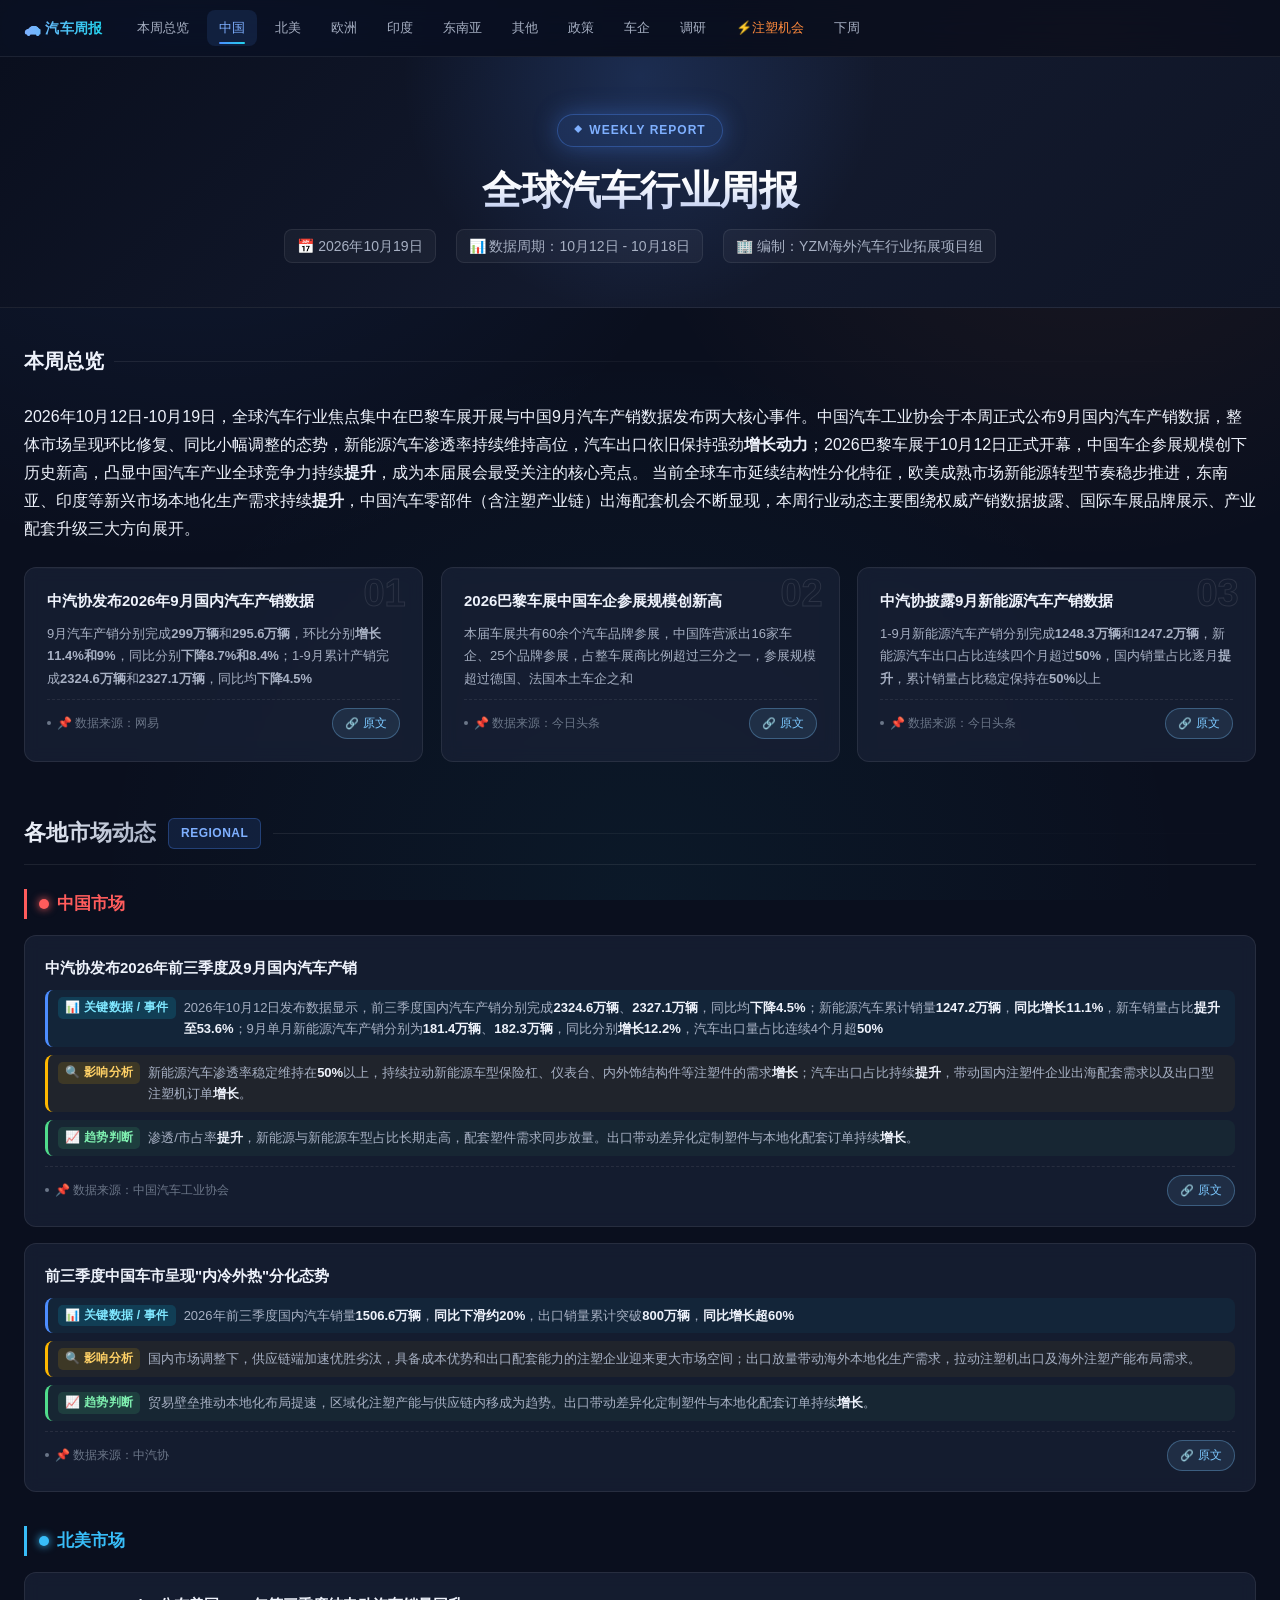
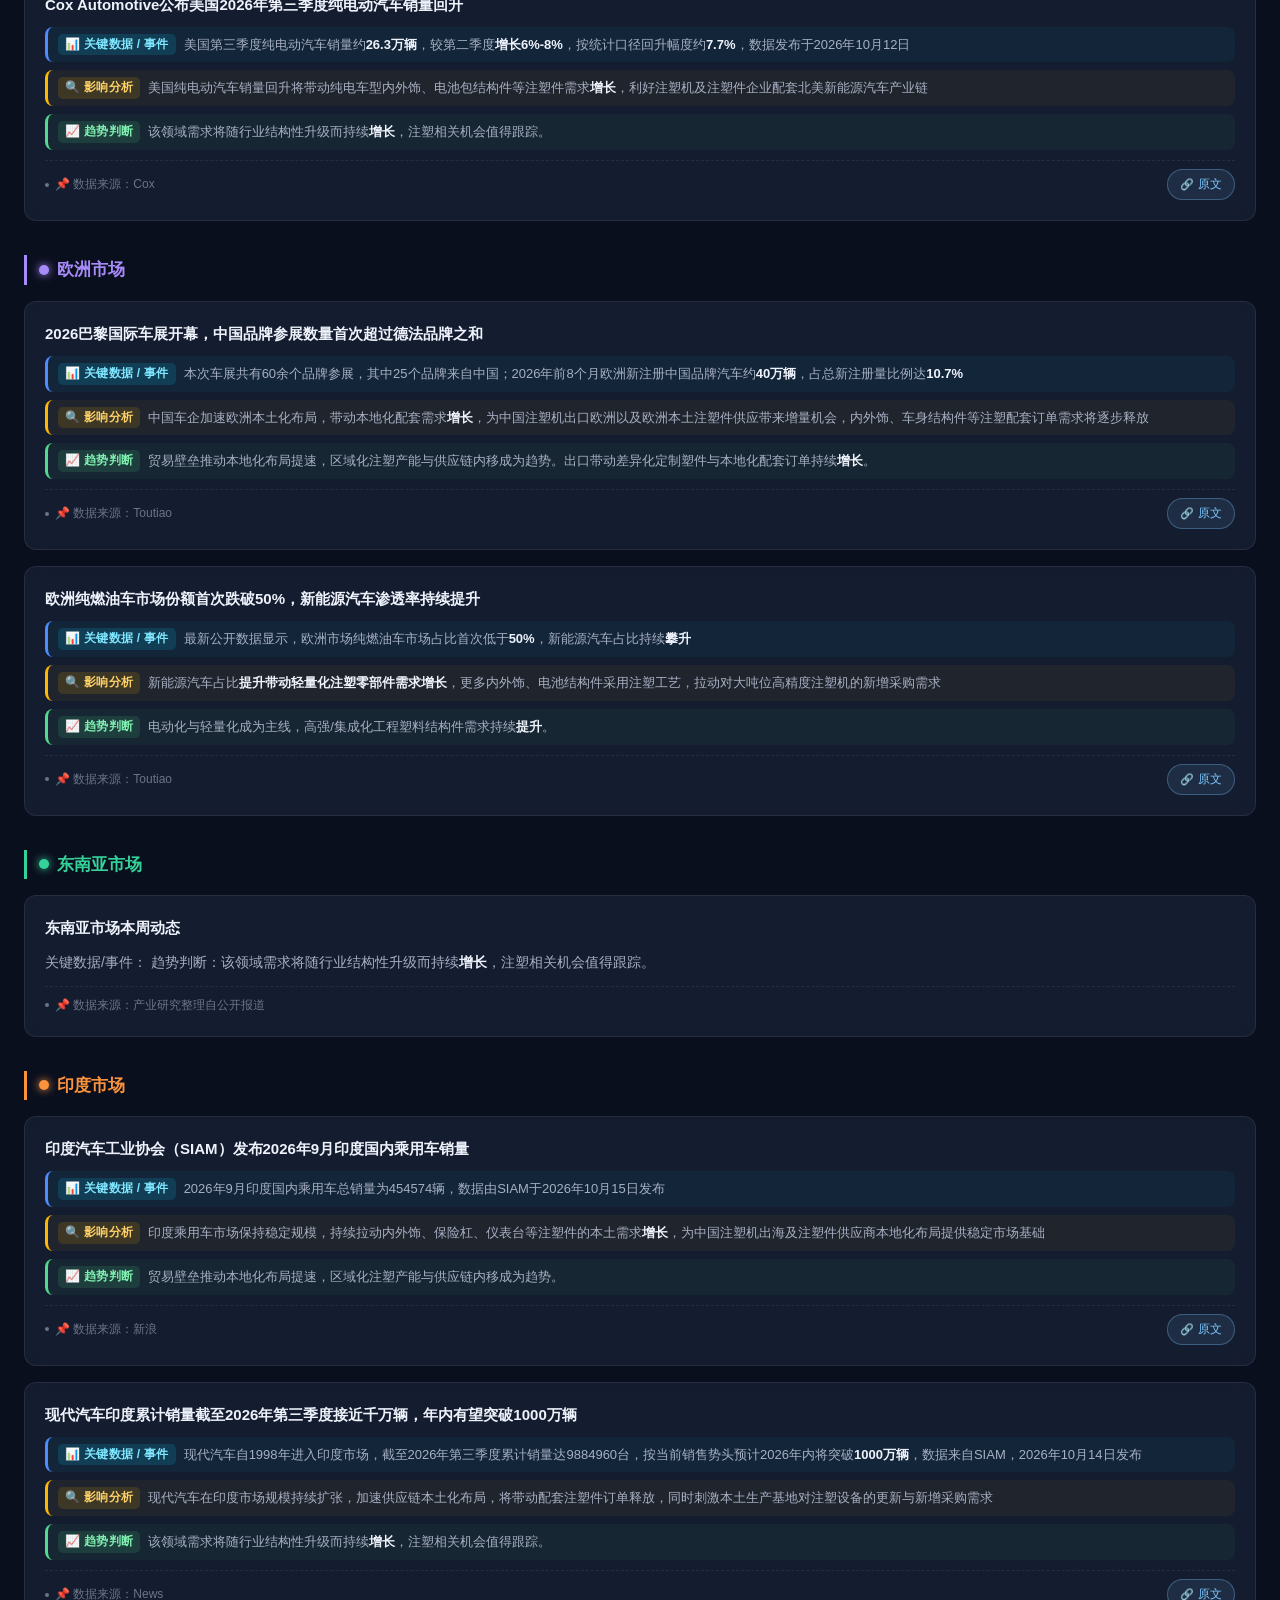
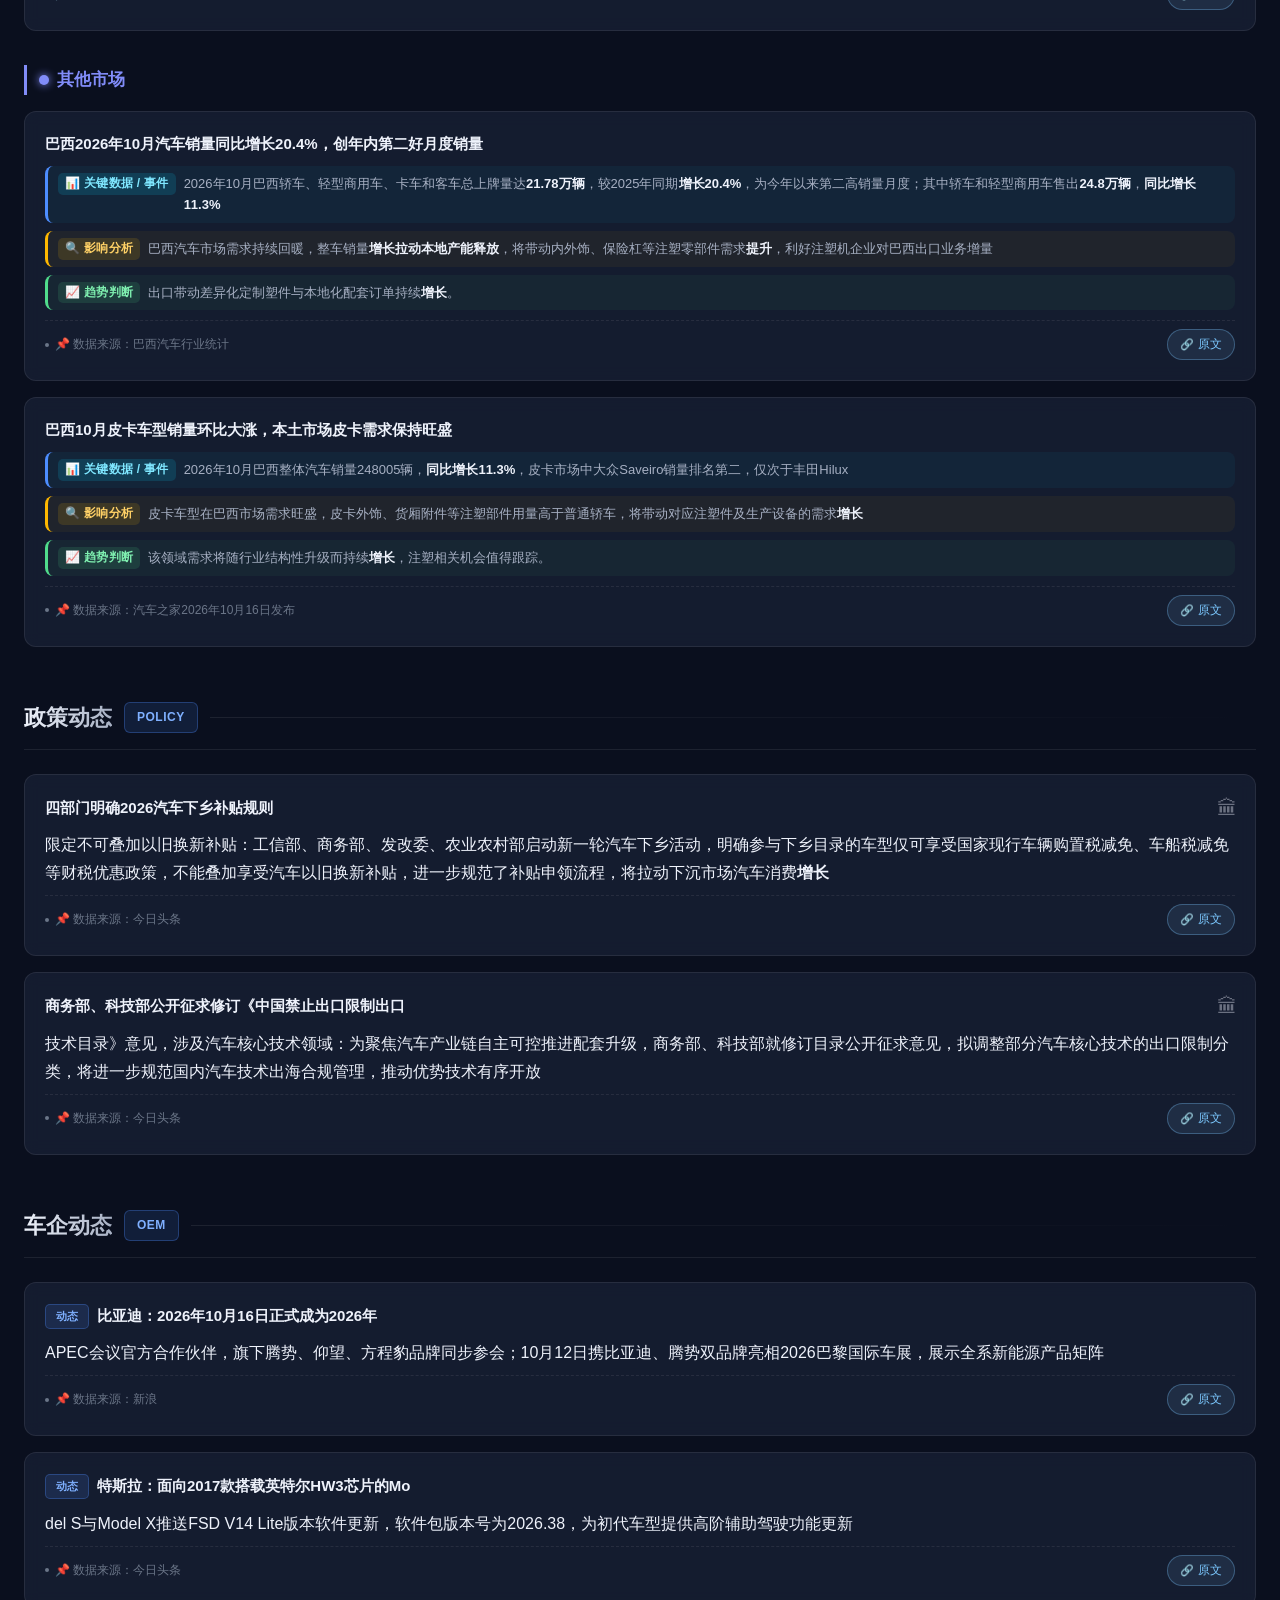
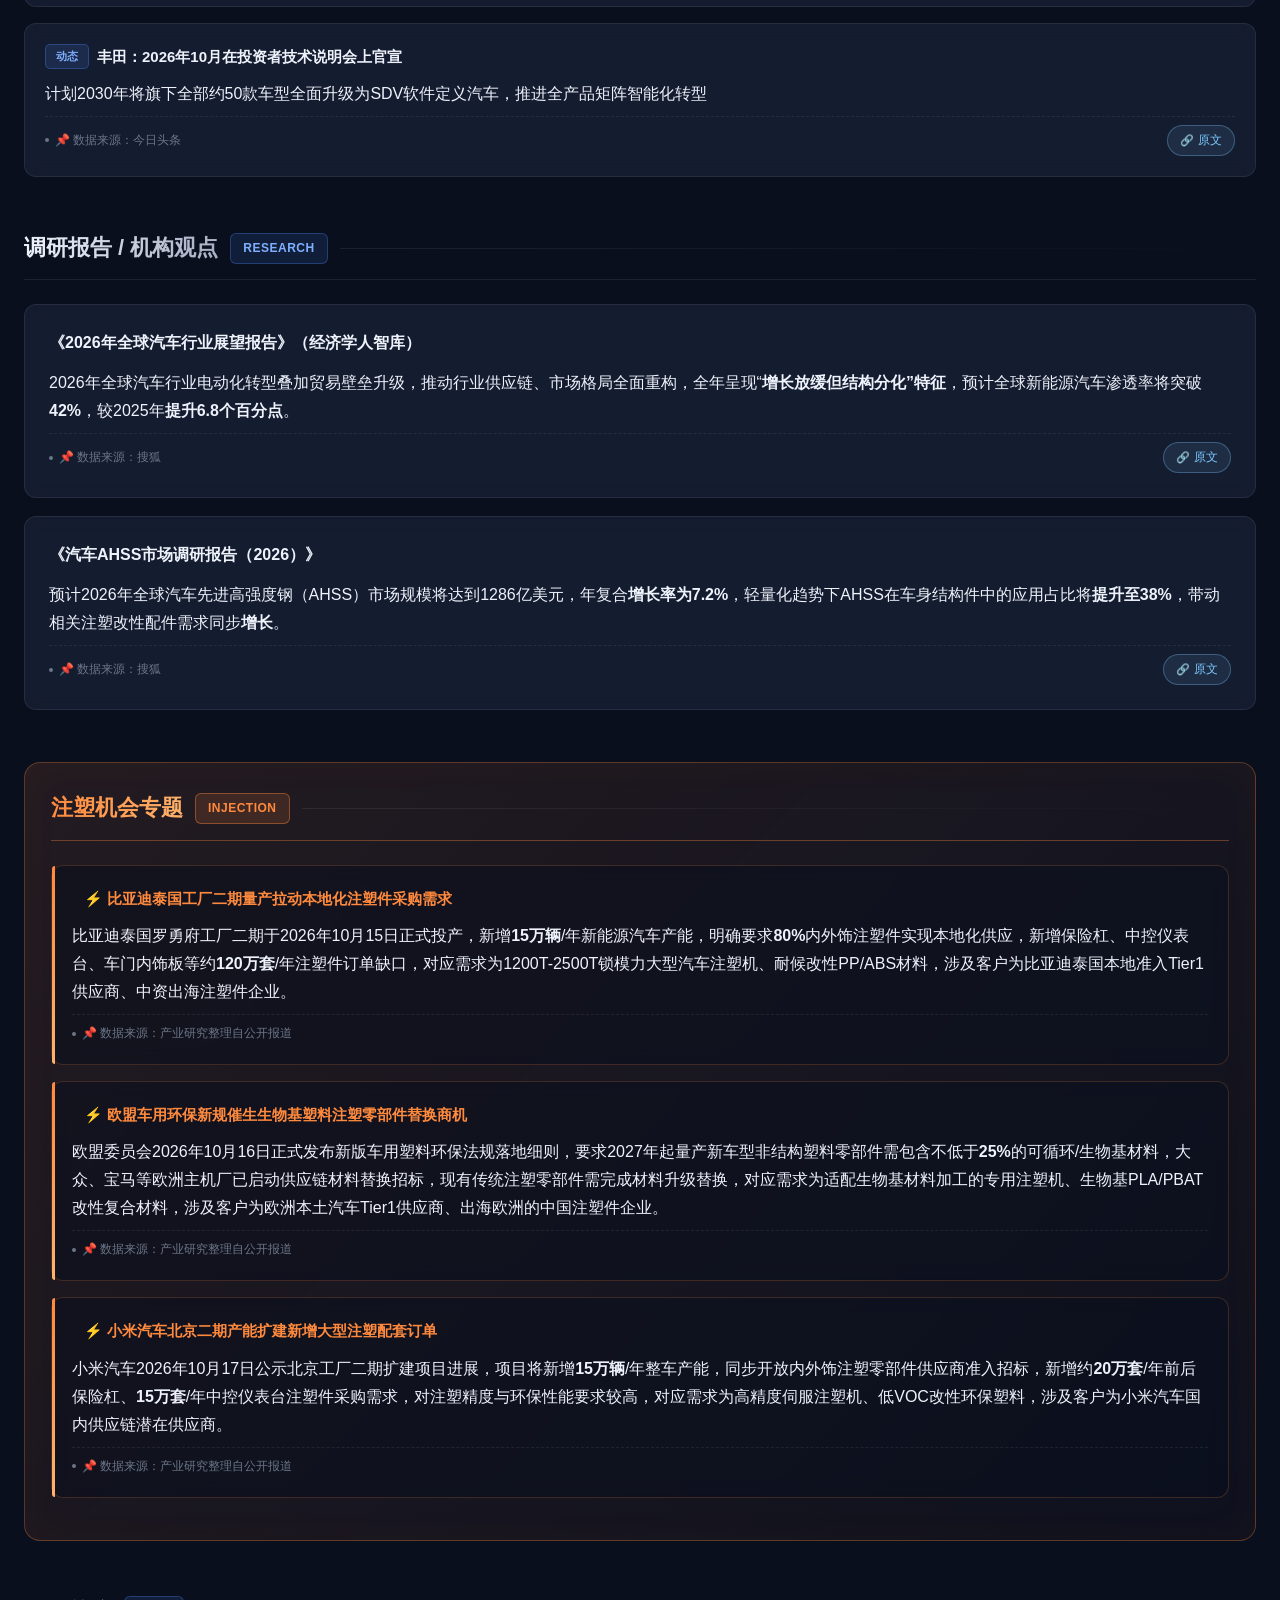
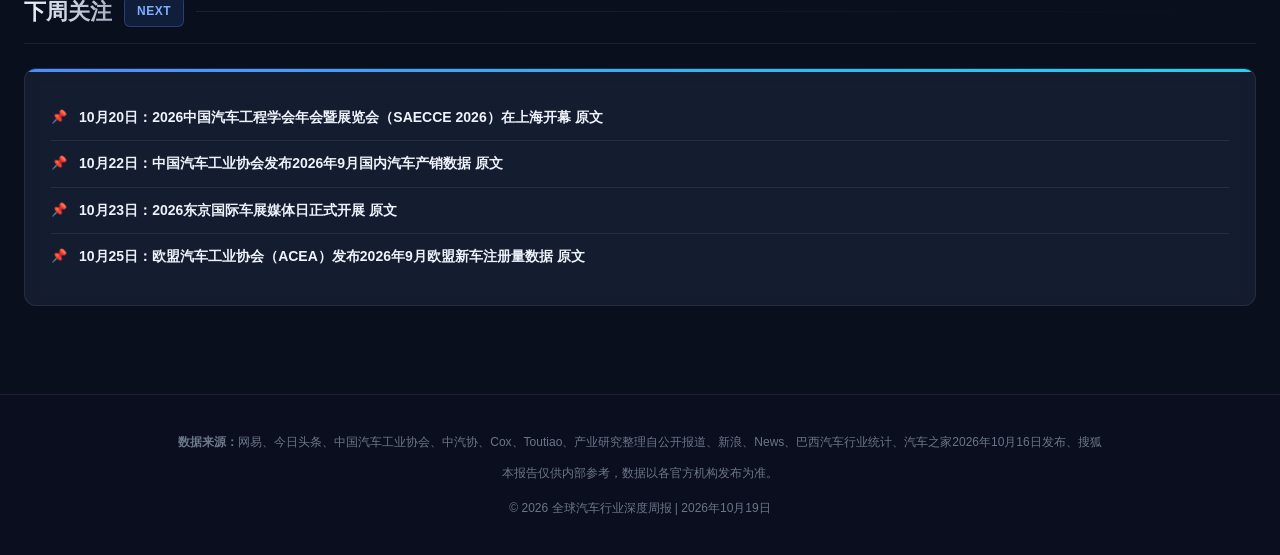
==== commit 6e753167: "auto: 2026-10-19 汽车行业周报" ====
--- a/index.html
+++ b/index.html
@@ -3,12 +3,12 @@
 <head>
 <meta charset="UTF-8">
 <meta name="viewport" content="width=device-width, initial-scale=1.0">
-<title>全球汽车行业深度周报 | 2026年10月15日</title>
-<meta name="description" content="2026年10月15日全球汽车行业深度周报,涵盖中国、东南亚、南美、欧洲、北美等区域市场动态、政策变化、车企动态及注塑行业机会分析">
+<title>全球汽车行业深度周报 | 2026年10月19日</title>
+<meta name="description" content="2026年10月19日全球汽车行业深度周报,涵盖中国、东南亚、南美、欧洲、北美等区域市场动态、政策变化、车企动态及注塑行业机会分析">
 <meta name="keywords" content="汽车行业,周报,市场分析,注塑机,新能源,政策动态">
 <meta name="author" content="数据分析助手">
-<meta property="og:title" content="全球汽车行业深度周报 | 2026年10月15日">
-<meta property="og:description" content="2026年10月15日全球汽车行业深度周报,涵盖中国、东南亚、南美、欧洲、北美等区域市场动态、政策变化、车企动态及注塑行业机会分析">
+<meta property="og:title" content="全球汽车行业深度周报 | 2026年10月19日">
+<meta property="og:description" content="2026年10月19日全球汽车行业深度周报,涵盖中国、东南亚、南美、欧洲、北美等区域市场动态、政策变化、车企动态及注塑行业机会分析">
 <meta property="og:type" content="article">
 <style>
 *,*::before,*::after{box-sizing:border-box;margin:0;padding:0}
@@ -804,8 +804,8 @@
   <span class="hero-badge">WEEKLY REPORT</span>
   <h1>全球汽车行业周报</h1>
   <div class="hero-meta">
-    <span>📅 2026年10月15日</span>
-    <span>📊 数据周期：10月5日 - 10月11日</span>
+    <span>📅 2026年10月19日</span>
+    <span>📊 数据周期：10月12日 - 10月18日</span>
     <span>🏢 编制：YZM海外汽车行业拓展项目组</span>
   </div>
 </div>
@@ -820,28 +820,28 @@
       <h2>本周总览</h2>
       <span class="line"></span>
     </div>
-    <p style="margin-bottom:24px;color:var(--text-soft);">过去一周（2026年10月8日-10月15日）全球汽车产业在贸易协商与电动化转型领域迎来多项关键进展，中国与欧盟在世界贸易组织多边规则框架下就混动汽车、电动汽车贸易达成磋商共识，明确了基于事实、非歧视、合规三项核心原则，稳定了全球汽车产业链的贸易预期，比亚迪、吉利、奇瑞、广汽、上汽等多家中国头部车企集体发声支持该共识，为全球汽车产业合作奠定了积极基础。 全球汽车电动化替代进程本周迎来标志性拐点，第三方行业分析数据显示，2026年上半年全球纯汽油车型占新车销量比重首次跌破五成至<strong>49%</strong>，较2021年的<strong>73%</strong><strong>下降24个百分点</strong>，新能源车替代燃油车的趋势进一步明确。中国汽车出口延续强劲表现，中汽协10月8日发布的最新数据显示，8月中国汽车整车出口量达<strong>104.7万辆</strong>，同比仍保持<strong>37.2%</strong>的<strong>增长</strong>，持续领跑全球汽车出口市场。</p>
+    <p style="margin-bottom:24px;color:var(--text-soft);">2026年10月12日-10月19日，全球汽车行业焦点集中在巴黎车展开展与中国9月汽车产销数据发布两大核心事件。中国汽车工业协会于本周正式公布9月国内汽车产销数据，整体市场呈现环比修复、同比小幅调整的态势，新能源汽车渗透率持续维持高位，汽车出口依旧保持强劲<strong>增长动力</strong>；2026巴黎车展于10月12日正式开幕，中国车企参展规模创下历史新高，凸显中国汽车产业全球竞争力持续<strong>提升</strong>，成为本届展会最受关注的核心亮点。 当前全球车市延续结构性分化特征，欧美成熟市场新能源转型节奏稳步推进，东南亚、印度等新兴市场本地化生产需求持续<strong>提升</strong>，中国汽车零部件（含注塑产业链）出海配套机会不断显现，本周行业动态主要围绕权威产销数据披露、国际车展品牌展示、产业配套升级三大方向展开。</p>
     <div class="kp-grid">
     <div class="kp-card">
       <span class="kp-num">01</span>
       
-      <h3>中欧就混动/电动汽车贸易达成磋商共识</h3>
-      <p>中国与欧盟在WTO框架下达成汽车贸易磋商共识，明确三项核心原则，比亚迪、吉利等五家中国头部车企发布声明公开支持该共识，将稳定全球汽车产业链贸易预期</p>
-      <div class="news-foot"><div class="news-source">📌 数据来源：今日头条</div><a class="src-link" href="http://m.toutiao.com/group/7696671440396976681/" target="_blank" rel="noopener nofollow"><span class="src-link-ico">🔗</span>原文</a></div>
+      <h3>中汽协发布2026年9月国内汽车产销数据</h3>
+      <p>9月汽车产销分别完成<strong>299万辆</strong>和<strong>295.6万辆</strong>，环比分别<strong>增长11.4%和9%</strong>，同比分别<strong>下降8.7%和8.4%</strong>；1-9月累计产销完成<strong>2324.6万辆</strong>和<strong>2327.1万辆</strong>，同比均<strong>下降4.5%</strong></p>
+      <div class="news-foot"><div class="news-source">📌 数据来源：网易</div><a class="src-link" href="https://www.163.com/dy/article/L978DSNB0519QIKK.html" target="_blank" rel="noopener nofollow"><span class="src-link-ico">🔗</span>原文</a></div>
     </div>
     <div class="kp-card">
       <span class="kp-num">02</span>
       
-      <h3>中汽协发布8月汽车出口数据：出口104.7万辆同比增长37.2%</h3>
-      <p>2026年8月中国汽车整车出口<strong>104.7万辆</strong>，<strong>环比下降4.2%</strong>，<strong>同比增长37.2%</strong>；出口金额达183.3亿美元，<strong>同比增长43.0%</strong>，出口保持逆势<strong>增长态势</strong></p>
-      <div class="news-foot"><div class="news-source">📌 数据来源：新浪</div><a class="src-link" href="https://finance.sina.com.cn/roll/2026-10-08/doc-iniupafc4393584.shtml" target="_blank" rel="noopener nofollow"><span class="src-link-ico">🔗</span>原文</a></div>
+      <h3>2026巴黎车展中国车企参展规模创新高</h3>
+      <p>本届车展共有60余个汽车品牌参展，中国阵营派出16家车企、25个品牌参展，占整车展商比例超过三分之一，参展规模超过德国、法国本土车企之和</p>
+      <div class="news-foot"><div class="news-source">📌 数据来源：今日头条</div><a class="src-link" href="http://m.toutiao.com/group/7696949487884894775/" target="_blank" rel="noopener nofollow"><span class="src-link-ico">🔗</span>原文</a></div>
     </div>
     <div class="kp-card">
       <span class="kp-num">03</span>
       
-      <h3>全球纯汽油车型销量占比首次跌破五成</h3>
-      <p>2026年上半年全球纯汽油车型占新车总销量比例为<strong>49%</strong>，为历史首次跌破五成，较2021年<strong>下降24个百分点</strong>，标志全球汽车电动化转型进入新阶段</p>
-      <div class="news-foot"><div class="news-source">📌 数据来源：Caifuhao</div><a class="src-link" href="https://caifuhao.eastmoney.com/news/20261008113846641348370" target="_blank" rel="noopener nofollow"><span class="src-link-ico">🔗</span>原文</a></div>
+      <h3>中汽协披露9月新能源汽车产销数据</h3>
+      <p>1-9月新能源汽车产销分别完成<strong>1248.3万辆</strong>和<strong>1247.2万辆</strong>，新能源汽车出口占比连续四个月超过<strong>50%</strong>，国内销量占比逐月<strong>提升</strong>，累计销量占比稳定保持在<strong>50%</strong>以上</p>
+      <div class="news-foot"><div class="news-source">📌 数据来源：今日头条</div><a class="src-link" href="http://m.toutiao.com/group/7697202703222587904/" target="_blank" rel="noopener nofollow"><span class="src-link-ico">🔗</span>原文</a></div>
     </div>
     </div>
   </section>
@@ -854,30 +854,31 @@
     </div>
     <div class="subsection region-cn" id="china">
       <h3 class="subsection-title"><span class="region-dot"></span>中国市场</h3>
-      <div class="news-card"><h4>中汽协发布2026前三季度中国汽车产销</h4><div class="news-body"><div class="points-block"><div class="point point-key"><span class="point-head">📊 关键数据 / 事件</span><span class="point-text">2026年前三季度我国汽车产销分别完成<strong>2324.6万辆</strong>和<strong>2327.1万辆</strong>，同比分别<strong>下降4.5%</strong>；其中新能源汽车销量完成<strong>1247.2万辆</strong>，<strong>同比增长11.1%</strong>，新能源汽车新车渗透率<strong>提升至53.6%（中汽协2026年10月12日发布）</strong></span></div><div class="point point-impact"><span class="point-head">🔍 影响分析</span><span class="point-text">传统燃油车国内市场收缩推动注塑件需求向新能源领域转移，新能源渗透率持续走高拉动内外饰、保险杠、仪表台、电池包结构件等注塑产品需求增量，汽车出口<strong>增长带动国内注塑制造产能释放</strong>，催生注塑机出口及出海配套的新需求。</span></div><div class="point point-trend"><span class="point-head">📈 趋势判断</span><span class="point-text">渗透/市占率<strong>提升</strong>，新能源与新能源车型占比长期走高，配套塑件需求同步放量。出口带动差异化定制塑件与本地化配套订单持续<strong>增长</strong>。</span></div></div></div><div class="news-foot"><div class="news-source">📌 数据来源：今日头条</div><a class="src-link" href="http://m.toutiao.com/group/7695690267218674203/" target="_blank" rel="noopener nofollow"><span class="src-link-ico">🔗</span>原文</a></div></div>
-      <div class="news-card"><h4>2026前三季度中国新能源汽车出口占比持续走高，渗透率突破五成</h4><div class="news-body"><div class="points-block"><div class="point point-key"><span class="point-head">📊 关键数据 / 事件</span><span class="point-text">2026年前三季度新能源汽车累计销量<strong>1247.2万辆</strong>，<strong>同比增长11.1%</strong>，新车销量占比达到<strong>53.6%</strong>，汽车出口量占总销量比例连续4个月超<strong>50%</strong>（2026年10月12日中汽协发布）</span></div><div class="point point-impact"><span class="point-head">🔍 影响分析</span><span class="point-text">新能源汽车产销规模扩张及出口<strong>增长拉动上游注塑设备更新需求</strong>，带动大吨位注塑机、精密注塑设备订单<strong>增长</strong>，同时为国内注塑件企业带来更多全球配套机会。</span></div><div class="point point-trend"><span class="point-head">📈 趋势判断</span><span class="point-text">出口带动差异化定制塑件与本地化配套订单持续<strong>增长</strong>。</span></div></div></div><div class="news-foot"><div class="news-source">📌 数据来源：搜狐</div><a class="src-link" href="https://m.sohu.com/a/1086740803_122014422/" target="_blank" rel="noopener nofollow"><span class="src-link-ico">🔗</span>原文</a></div></div>
+      <div class="news-card"><h4>中汽协发布2026年前三季度及9月国内汽车产销</h4><div class="news-body"><div class="points-block"><div class="point point-key"><span class="point-head">📊 关键数据 / 事件</span><span class="point-text">2026年10月12日发布数据显示，前三季度国内汽车产销分别完成<strong>2324.6万辆</strong>、<strong>2327.1万辆</strong>，同比均<strong>下降4.5%</strong>；新能源汽车累计销量<strong>1247.2万辆</strong>，<strong>同比增长11.1%</strong>，新车销量占比<strong>提升至53.6%</strong>；9月单月新能源汽车产销分别为<strong>181.4万辆</strong>、<strong>182.3万辆</strong>，同比分别<strong>增长12.2%</strong>，汽车出口量占比连续4个月超<strong>50%</strong></span></div><div class="point point-impact"><span class="point-head">🔍 影响分析</span><span class="point-text">新能源汽车渗透率稳定维持在<strong>50%</strong>以上，持续拉动新能源车型保险杠、仪表台、内外饰结构件等注塑件的需求<strong>增长</strong>；汽车出口占比持续<strong>提升</strong>，带动国内注塑件企业出海配套需求以及出口型注塑机订单<strong>增长</strong>。</span></div><div class="point point-trend"><span class="point-head">📈 趋势判断</span><span class="point-text">渗透/市占率<strong>提升</strong>，新能源与新能源车型占比长期走高，配套塑件需求同步放量。出口带动差异化定制塑件与本地化配套订单持续<strong>增长</strong>。</span></div></div></div><div class="news-foot"><div class="news-source">📌 数据来源：中国汽车工业协会</div><a class="src-link" href="https://finance.sina.com.cn/jjxw/2026-10-12/doc-iniuyarm8437345.shtml" target="_blank" rel="noopener nofollow"><span class="src-link-ico">🔗</span>原文</a></div></div>
+      <div class="news-card"><h4>前三季度中国车市呈现&quot;内冷外热&quot;分化态势</h4><div class="news-body"><div class="points-block"><div class="point point-key"><span class="point-head">📊 关键数据 / 事件</span><span class="point-text">2026年前三季度国内汽车销量<strong>1506.6万辆</strong>，<strong>同比下滑约20%</strong>，出口销量累计突破<strong>800万辆</strong>，<strong>同比增长超60%</strong></span></div><div class="point point-impact"><span class="point-head">🔍 影响分析</span><span class="point-text">国内市场调整下，供应链端加速优胜劣汰，具备成本优势和出口配套能力的注塑企业迎来更大市场空间；出口放量带动海外本地化生产需求，拉动注塑机出口及海外注塑产能布局需求。</span></div><div class="point point-trend"><span class="point-head">📈 趋势判断</span><span class="point-text">贸易壁垒推动本地化布局提速，区域化注塑产能与供应链内移成为趋势。出口带动差异化定制塑件与本地化配套订单持续<strong>增长</strong>。</span></div></div></div><div class="news-foot"><div class="news-source">📌 数据来源：中汽协</div><a class="src-link" href="https://news.yiche.com/hao/wenzhang/113820492/" target="_blank" rel="noopener nofollow"><span class="src-link-ico">🔗</span>原文</a></div></div>
     </div>
     <div class="subsection region-na" id="na">
       <h3 class="subsection-title"><span class="region-dot"></span>北美市场</h3>
-      <div class="news-card"><h4>北美市场本周动态</h4><div class="news-body">关键数据/事件： 趋势判断：该领域需求将随行业结构性升级而持续<strong>增长</strong>，注塑相关机会值得跟踪。</div><div class="news-foot"><div class="news-source">📌 数据来源：产业研究整理自公开报道</div></div></div>
+      <div class="news-card"><h4>Cox Automotive公布美国2026年第三季度纯电动汽车销量回升</h4><div class="news-body"><div class="points-block"><div class="point point-key"><span class="point-head">📊 关键数据 / 事件</span><span class="point-text">美国第三季度纯电动汽车销量约<strong>26.3万辆</strong>，较第二季度<strong>增长6%-8%</strong>，按统计口径回升幅度约<strong>7.7%</strong>，数据发布于2026年10月12日</span></div><div class="point point-impact"><span class="point-head">🔍 影响分析</span><span class="point-text">美国纯电动汽车销量回升将带动纯电车型内外饰、电池包结构件等注塑件需求<strong>增长</strong>，利好注塑机及注塑件企业配套北美新能源汽车产业链</span></div><div class="point point-trend"><span class="point-head">📈 趋势判断</span><span class="point-text">该领域需求将随行业结构性升级而持续<strong>增长</strong>，注塑相关机会值得跟踪。</span></div></div></div><div class="news-foot"><div class="news-source">📌 数据来源：Cox</div><a class="src-link" href="http://m.toutiao.com/group/7696632915102269987/" target="_blank" rel="noopener nofollow"><span class="src-link-ico">🔗</span>原文</a></div></div>
     </div>
     <div class="subsection region-eu" id="eu">
       <h3 class="subsection-title"><span class="region-dot"></span>欧洲市场</h3>
-      <div class="news-card"><h4>英国9月纯电动汽车销量创历史新高</h4><div class="news-body"><div class="points-block"><div class="point point-key"><span class="point-head">📊 关键数据 / 事件</span><span class="point-text">英国汽车制造商和经销商协会（SMMT）2026年10月10日发布数据，9月英国纯电动汽车注册量达99199辆，<strong>同比增长36%</strong>，创下历史新高。</span></div><div class="point point-impact"><span class="point-head">🔍 影响分析</span><span class="point-text">英国纯电汽车销量保持高速<strong>增长</strong>，带动本地新能源汽车内外饰、电池包结构件等注塑件需求<strong>提升</strong>，为中国注塑机及注塑件企业出口英国市场创造增量需求空间。</span></div><div class="point point-trend"><span class="point-head">📈 趋势判断</span><span class="point-text">出口带动差异化定制塑件与本地化配套订单持续<strong>增长</strong>。</span></div></div></div><div class="news-foot"><div class="news-source">📌 数据来源：产业研究整理自公开报道</div><a class="src-link" href="http://m.zhiding.cn/article/3201554.htm" target="_blank" rel="noopener nofollow"><span class="src-link-ico">🔗</span>原文</a></div></div>
-      <div class="news-card"><h4>欧洲10月新车销量同比增长14%，连续三个月保持增长</h4><div class="news-body"><div class="points-block"><div class="point point-key"><span class="point-head">📊 关键数据 / 事件</span><span class="point-text">欧洲汽车制造商协会（ACEA）2026年10月发布数据，欧盟、欧洲自由贸易联盟（EFTA）和英国10月共交付新车910753辆，<strong>同比增长14%</strong>，实现连续三个月<strong>同比增长</strong>。</span></div><div class="point point-impact"><span class="point-head">🔍 影响分析</span><span class="point-text">欧洲车市触底反弹连续<strong>增长</strong>，整车厂产能利用率回升，带动注塑配套订单需求回暖，利好注塑设备出口及配套供应链本地化布局。</span></div><div class="point point-trend"><span class="point-head">📈 趋势判断</span><span class="point-text">贸易壁垒推动本地化布局提速，区域化注塑产能与供应链内移成为趋势。出口带动差异化定制塑件与本地化配套订单持续<strong>增长</strong>。</span></div></div></div><div class="news-foot"><div class="news-source">📌 数据来源：网易</div><a class="src-link" href="http://m.163.com/dy/article/HMDE13OA05198NMR.html" target="_blank" rel="noopener nofollow"><span class="src-link-ico">🔗</span>原文</a></div></div>
+      <div class="news-card"><h4>2026巴黎国际车展开幕，中国品牌参展数量首次超过德法品牌之和</h4><div class="news-body"><div class="points-block"><div class="point point-key"><span class="point-head">📊 关键数据 / 事件</span><span class="point-text">本次车展共有60余个品牌参展，其中25个品牌来自中国；2026年前8个月欧洲新注册中国品牌汽车约<strong>40万辆</strong>，占总新注册量比例达<strong>10.7%</strong></span></div><div class="point point-impact"><span class="point-head">🔍 影响分析</span><span class="point-text">中国车企加速欧洲本土化布局，带动本地化配套需求<strong>增长</strong>，为中国注塑机出口欧洲以及欧洲本土注塑件供应带来增量机会，内外饰、车身结构件等注塑配套订单需求将逐步释放</span></div><div class="point point-trend"><span class="point-head">📈 趋势判断</span><span class="point-text">贸易壁垒推动本地化布局提速，区域化注塑产能与供应链内移成为趋势。出口带动差异化定制塑件与本地化配套订单持续<strong>增长</strong>。</span></div></div></div><div class="news-foot"><div class="news-source">📌 数据来源：Toutiao</div><a class="src-link" href="https://toutiao.com/group/7696465957586010624/" target="_blank" rel="noopener nofollow"><span class="src-link-ico">🔗</span>原文</a></div></div>
+      <div class="news-card"><h4>欧洲纯燃油车市场份额首次跌破50%，新能源汽车渗透率持续提升</h4><div class="news-body"><div class="points-block"><div class="point point-key"><span class="point-head">📊 关键数据 / 事件</span><span class="point-text">最新公开数据显示，欧洲市场纯燃油车市场占比首次低于<strong>50%</strong>，新能源汽车占比持续<strong>攀升</strong></span></div><div class="point point-impact"><span class="point-head">🔍 影响分析</span><span class="point-text">新能源汽车占比<strong>提升带动轻量化注塑零部件需求增长</strong>，更多内外饰、电池结构件采用注塑工艺，拉动对大吨位高精度注塑机的新增采购需求</span></div><div class="point point-trend"><span class="point-head">📈 趋势判断</span><span class="point-text">电动化与轻量化成为主线，高强/集成化工程塑料结构件需求持续<strong>提升</strong>。</span></div></div></div><div class="news-foot"><div class="news-source">📌 数据来源：Toutiao</div><a class="src-link" href="https://toutiao.com/group/7697815632246751783/" target="_blank" rel="noopener nofollow"><span class="src-link-ico">🔗</span>原文</a></div></div>
     </div>
     <div class="subsection region-sea" id="sea">
       <h3 class="subsection-title"><span class="region-dot"></span>东南亚市场</h3>
-      <div class="news-card"><h4>印尼汽车工业协会（Gaikindo）发布2026年9月印尼汽车市场销售</h4><div class="news-body"><div class="points-block"><div class="point point-key"><span class="point-head">📊 关键数据 / 事件</span><span class="point-text">根据Gaikindo发布数据（2026年10月12日公开），9月印尼汽车批发端销量79540台，较8月<strong>下降2.7%</strong>；零售端销量81243台，<strong>环比下滑2.6%</strong>；新能源汽车表现亮眼，比亚迪Atto 1以4840台批发销量登顶印尼单车销量榜，共有三款中国品牌电动汽车进入销量前20榜单。</span></div><div class="point point-impact"><span class="point-head">🔍 影响分析</span><span class="point-text">中国品牌新能源汽车在印尼市场渗透率持续<strong>提升</strong>，带动本土新能源汽车配套产业链需求<strong>增长</strong>，将拉动内外饰、保险杠、仪表台等注塑件的本地化配套需求，同时为中国注塑机厂商出海拓展东南亚市场提供新的配套机会。</span></div><div class="point point-trend"><span class="point-head">📈 趋势判断</span><span class="point-text">渗透/市占率<strong>提升</strong>，新能源与新能源车型占比长期走高，配套塑件需求同步放量。贸易壁垒推动本地化布局提速，区域化注塑产能与供应链内移成为趋势。</span></div></div></div><div class="news-foot"><div class="news-source">📌 数据来源：搜狐</div><a class="src-link" href="https://m.sohu.com/a/1086681193_121124406/" target="_blank" rel="noopener nofollow"><span class="src-link-ico">🔗</span>原文</a></div></div>
+      <div class="news-card"><h4>东南亚市场本周动态</h4><div class="news-body">关键数据/事件： 趋势判断：该领域需求将随行业结构性升级而持续<strong>增长</strong>，注塑相关机会值得跟踪。</div><div class="news-foot"><div class="news-source">📌 数据来源：产业研究整理自公开报道</div></div></div>
     </div>
     <div class="subsection region-india" id="india">
       <h3 class="subsection-title"><span class="region-dot"></span>印度市场</h3>
-      <div class="news-card"><h4>SIAM发布印度10月乘用车批发销量</h4><div class="news-body"><div class="points-block"><div class="point point-key"><span class="point-head">📊 关键数据 / 事件</span><span class="point-text">印度汽车制造商协会（SIAM）数据显示，2026年10月印度乘用车批发销量<strong>同比增长1%至393238辆</strong>，创10月历史销量新高，其中玛鲁蒂铃木销量159591辆，现代汽车销量55568辆</span></div><div class="point point-impact"><span class="point-head">🔍 影响分析</span><span class="point-text">印度乘用车市场保持稳健<strong>增长</strong>，头部车企销量持续<strong>提升将带动本地化配套需求增长</strong>，对内外饰注塑件的需求将随销量<strong>提升逐步释放</strong>，利好出海印度的注塑机及注塑件企业</span></div><div class="point point-trend"><span class="point-head">📈 趋势判断</span><span class="point-text">贸易壁垒推动本地化布局提速，区域化注塑产能与供应链内移成为趋势。</span></div></div></div><div class="news-foot"><div class="news-source">📌 数据来源：网易</div><a class="src-link" href="http://m.163.com/dy/article/JH3LDJRQ053159A3.html" target="_blank" rel="noopener nofollow"><span class="src-link-ico">🔗</span>原文</a></div></div>
-      <div class="news-card"><h4>现代汽车印度累计销量截至2026年Q3达988万辆，预计年底突破千万辆</h4><div class="news-body"><div class="points-block"><div class="point point-key"><span class="point-head">📊 关键数据 / 事件</span><span class="point-text">印度汽车制造商协会（SIAM）2026年10月11日发布数据，截至2026年第三季度，现代汽车在印度累计销量达<strong>988万辆</strong>，按当前<strong>增长速度预计2026年底累计销量将突破1000万辆</strong></span></div><div class="point point-impact"><span class="point-head">🔍 影响分析</span><span class="point-text">现代汽车在印度市场规模持续扩大，后续产能扩张与配套本地化需求将进一步<strong>提升</strong>，为注塑件供应商及注塑机出口企业带来新增订单机会</span></div><div class="point point-trend"><span class="point-head">📈 趋势判断</span><span class="point-text">贸易壁垒推动本地化布局提速，区域化注塑产能与供应链内移成为趋势。出口带动差异化定制塑件与本地化配套订单持续<strong>增长</strong>。</span></div></div></div><div class="news-foot"><div class="news-source">📌 数据来源：新浪</div><a class="src-link" href="https://k.sina.com.cn/article_5952915720_162d2490806704zal8.html" target="_blank" rel="noopener nofollow"><span class="src-link-ico">🔗</span>原文</a></div></div>
+      <div class="news-card"><h4>印度汽车工业协会（SIAM）发布2026年9月印度国内乘用车销量</h4><div class="news-body"><div class="points-block"><div class="point point-key"><span class="point-head">📊 关键数据 / 事件</span><span class="point-text">2026年9月印度国内乘用车总销量为454574辆，数据由SIAM于2026年10月15日发布</span></div><div class="point point-impact"><span class="point-head">🔍 影响分析</span><span class="point-text">印度乘用车市场保持稳定规模，持续拉动内外饰、保险杠、仪表台等注塑件的本土需求<strong>增长</strong>，为中国注塑机出海及注塑件供应商本地化布局提供稳定市场基础</span></div><div class="point point-trend"><span class="point-head">📈 趋势判断</span><span class="point-text">贸易壁垒推动本地化布局提速，区域化注塑产能与供应链内移成为趋势。</span></div></div></div><div class="news-foot"><div class="news-source">📌 数据来源：新浪</div><a class="src-link" href="https://k.sina.com.cn/article_5953190046_162d6789e06703ufuk.html" target="_blank" rel="noopener nofollow"><span class="src-link-ico">🔗</span>原文</a></div></div>
+      <div class="news-card"><h4>现代汽车印度累计销量截至2026年第三季度接近千万辆，年内有望突破1000万辆</h4><div class="news-body"><div class="points-block"><div class="point point-key"><span class="point-head">📊 关键数据 / 事件</span><span class="point-text">现代汽车自1998年进入印度市场，截至2026年第三季度累计销量达9884960台，按当前销售势头预计2026年内将突破<strong>1000万辆</strong>，数据来自SIAM，2026年10月14日发布</span></div><div class="point point-impact"><span class="point-head">🔍 影响分析</span><span class="point-text">现代汽车在印度市场规模持续扩张，加速供应链本土化布局，将带动配套注塑件订单释放，同时刺激本土生产基地对注塑设备的更新与新增采购需求</span></div><div class="point point-trend"><span class="point-head">📈 趋势判断</span><span class="point-text">该领域需求将随行业结构性升级而持续<strong>增长</strong>，注塑相关机会值得跟踪。</span></div></div></div><div class="news-foot"><div class="news-source">📌 数据来源：News</div><a class="src-link" href="http://news.qq.com/rain/a/20261014A07YKQ00" target="_blank" rel="noopener nofollow"><span class="src-link-ico">🔗</span>原文</a></div></div>
     </div>
     <div class="subsection region-other" id="other">
       <h3 class="subsection-title"><span class="region-dot"></span>其他市场</h3>
-      <div class="news-card"><h4>巴西汽车制造商协会ANFAVEA上调2026年巴西汽车销量增速预测</h4><div class="news-body"><div class="points-block"><div class="point point-key"><span class="point-head">📊 关键数据 / 事件</span><span class="point-text">将2026年巴西汽车销量增速从此前预测的<strong>12.1%</strong>上调至<strong>15.2%</strong></span></div><div class="point point-impact"><span class="point-head">🔍 影响分析</span><span class="point-text">销量预测上调反映巴西汽车市场需求整体向好，将带动本地车企产能逐步释放，拉动汽车内外饰、保险杠、仪表台等配套注塑产品的需求<strong>增长</strong>，为中国注塑机出口巴西及本地配套布局带来潜在商业机会</span></div><div class="point point-trend"><span class="point-head">📈 趋势判断</span><span class="point-text">出口带动差异化定制塑件与本地化配套订单持续<strong>增长</strong>。</span></div></div></div><div class="news-foot"><div class="news-source">📌 数据来源：ANFAVEA</div><a class="src-link" href="https://cj.sina.cn/article/norm_detail?url=http%3A%2F%2Ffinance.sina.cn%2F7x24%2F2026-10-08%2Fdetail-iniumumr7851339.d.html" target="_blank" rel="noopener nofollow"><span class="src-link-ico">🔗</span>原文</a></div></div>
+      <div class="news-card"><h4>巴西2026年10月汽车销量同比增长20.4%，创年内第二好月度销量</h4><div class="news-body"><div class="points-block"><div class="point point-key"><span class="point-head">📊 关键数据 / 事件</span><span class="point-text">2026年10月巴西轿车、轻型商用车、卡车和客车总上牌量达<strong>21.78万辆</strong>，较2025年同期<strong>增长20.4%</strong>，为今年以来第二高销量月度；其中轿车和轻型商用车售出<strong>24.8万辆</strong>，<strong>同比增长11.3%</strong></span></div><div class="point point-impact"><span class="point-head">🔍 影响分析</span><span class="point-text">巴西汽车市场需求持续回暖，整车销量<strong>增长拉动本地产能释放</strong>，将带动内外饰、保险杠等注塑零部件需求<strong>提升</strong>，利好注塑机企业对巴西出口业务增量</span></div><div class="point point-trend"><span class="point-head">📈 趋势判断</span><span class="point-text">出口带动差异化定制塑件与本地化配套订单持续<strong>增长</strong>。</span></div></div></div><div class="news-foot"><div class="news-source">📌 数据来源：巴西汽车行业统计</div><a class="src-link" href="https://www.52hrtt.com/mobileview/info?id=A1699327921084" target="_blank" rel="noopener nofollow"><span class="src-link-ico">🔗</span>原文</a></div></div>
+      <div class="news-card"><h4>巴西10月皮卡车型销量环比大涨，本土市场皮卡需求保持旺盛</h4><div class="news-body"><div class="points-block"><div class="point point-key"><span class="point-head">📊 关键数据 / 事件</span><span class="point-text">2026年10月巴西整体汽车销量248005辆，<strong>同比增长11.3%</strong>，皮卡市场中大众Saveiro销量排名第二，仅次于丰田Hilux</span></div><div class="point point-impact"><span class="point-head">🔍 影响分析</span><span class="point-text">皮卡车型在巴西市场需求旺盛，皮卡外饰、货厢附件等注塑部件用量高于普通轿车，将带动对应注塑件及生产设备的需求<strong>增长</strong></span></div><div class="point point-trend"><span class="point-head">📈 趋势判断</span><span class="point-text">该领域需求将随行业结构性升级而持续<strong>增长</strong>，注塑相关机会值得跟踪。</span></div></div></div><div class="news-foot"><div class="news-source">📌 数据来源：汽车之家2026年10月16日发布</div><a class="src-link" href="https://chejiahao.m.autohome.com.cn/pingan/chejiahao/detailinfo/17924314" target="_blank" rel="noopener nofollow"><span class="src-link-ico">🔗</span>原文</a></div></div>
     </div>
   </section>
   <!-- 政策动态 -->
@@ -887,8 +888,8 @@
       <span class="sec-num">POLICY</span>
       <span class="sec-line"></span>
     </div>
-    <div class="policy-card"><h3>上海：10月15日起实施国四柴油载货汽车辖区内全</h3><div class="news-body rich">天限行：根据上海市交通委、生态环境局、公安局联合发布的通告，自2026年10月15日起，国四排放标准柴油载货汽车在上海全市行政辖区内实施全天24小时限制通行政策，该政策将加速老旧柴油货运车辆淘汰更新，带动城市物流领域新能源商用车需求<strong>增长</strong></div><div class="news-foot"><div class="news-source">📌 数据来源：今日头条</div><a class="src-link" href="http://m.toutiao.com/group/7696668495525888548/" target="_blank" rel="noopener nofollow"><span class="src-link-ico">🔗</span>原文</a></div></div>
-    <div class="policy-card"><h3>国内多省市四季度推出汽车首购补贴政策刺激终端消费</h3><div class="news-body rich">进入2026年10月四季度汽车消费旺季，国内多个省市陆续落地汽车首购补贴政策，针对首次购车用户给予3000-8000元不等现金补贴或购置税减半优惠，行业机构预计将拉动四季度国内乘用车终端销量<strong>环比提升5%-8%</strong>，带动新车型配套注塑件订单需求释放</div><div class="news-foot"><div class="news-source">📌 数据来源：今日头条</div><a class="src-link" href="http://m.toutiao.com/group/7695620779165139507/" target="_blank" rel="noopener nofollow"><span class="src-link-ico">🔗</span>原文</a></div></div>
+    <div class="policy-card"><h3>四部门明确2026汽车下乡补贴规则</h3><div class="news-body rich">限定不可叠加以旧换新补贴：工信部、商务部、发改委、农业农村部启动新一轮汽车下乡活动，明确参与下乡目录的车型仅可享受国家现行车辆购置税减免、车船税减免等财税优惠政策，不能叠加享受汽车以旧换新补贴，进一步规范了补贴申领流程，将拉动下沉市场汽车消费<strong>增长</strong></div><div class="news-foot"><div class="news-source">📌 数据来源：今日头条</div><a class="src-link" href="http://m.toutiao.com/group/7697879634561581606/" target="_blank" rel="noopener nofollow"><span class="src-link-ico">🔗</span>原文</a></div></div>
+    <div class="policy-card"><h3>商务部、科技部公开征求修订《中国禁止出口限制出口</h3><div class="news-body rich">技术目录》意见，涉及汽车核心技术领域：为聚焦汽车产业链自主可控推进配套升级，商务部、科技部就修订目录公开征求意见，拟调整部分汽车核心技术的出口限制分类，将进一步规范国内汽车技术出海合规管理，推动优势技术有序开放</div><div class="news-foot"><div class="news-source">📌 数据来源：今日头条</div><a class="src-link" href="http://m.toutiao.com/group/7698149259182588418/" target="_blank" rel="noopener nofollow"><span class="src-link-ico">🔗</span>原文</a></div></div>
   </section>
   <!-- 车企动态 -->
   <section class="section" id="oem">
@@ -897,10 +898,9 @@
       <span class="sec-num">OEM</span>
       <span class="sec-line"></span>
     </div>
-    <div class="oem-card"><h3><span class="oem-tag">动态</span>特斯拉：由于加拿大联邦政府发放的进口配额已耗尽</h3><div class="news-body rich">特斯拉暂停在加拿大销售从中国进口的平价Model 3车型，本次停售距离特斯拉2026年5月恢复向加拿大出口上海工厂生产的轿车时隔近5个月</div><div class="news-foot"><div class="news-source">📌 数据来源：今日头条</div><a class="src-link" href="http://m.toutiao.com/group/7696670912258736655/" target="_blank" rel="noopener nofollow"><span class="src-link-ico">🔗</span>原文</a></div></div>
-    <div class="oem-card"><h3><span class="oem-tag">动态</span>特斯拉：计划2026年10月15日在得州韦科市发</h3><div class="news-body rich">布多次延期的新一代Roadster超跑，客户预付定金最低5万美元</div><div class="news-foot"><div class="news-source">📌 数据来源：新浪</div><a class="src-link" href="https://auto.sina.cn/2026-10-08/detail-iniumumu5544304.d.html" target="_blank" rel="noopener nofollow"><span class="src-link-ico">🔗</span>原文</a></div></div>
-    <div class="oem-card"><h3><span class="oem-tag">动态</span>比亚迪：2026年10月比亚迪已将AEB（自动紧</h3><div class="news-body rich">急制动）和紧急转向辅助列为中高配车型的默认搭载功能</div><div class="news-foot"><div class="news-source">📌 数据来源：新浪</div><a class="src-link" href="https://auto.sina.cn/2026-10-08/detail-iniupafi3733832.d.html" target="_blank" rel="noopener nofollow"><span class="src-link-ico">🔗</span>原文</a></div></div>
-    <div class="oem-card"><h3><span class="oem-tag">动态</span>特斯拉：2026年10月8日正式推出Model</h3><div class="news-body rich">Y L，定位中高端纯电SUV，主打“长续航+大空间”，起售价预计在27-<strong>30万元</strong>区间</div><div class="news-foot"><div class="news-source">📌 数据来源：新浪</div><a class="src-link" href="https://k.sina.com.cn/article_7857201856_1d45362c001908q8ey.html" target="_blank" rel="noopener nofollow"><span class="src-link-ico">🔗</span>原文</a></div></div>
+    <div class="oem-card"><h3><span class="oem-tag">动态</span>比亚迪：2026年10月16日正式成为2026年</h3><div class="news-body rich">APEC会议官方合作伙伴，旗下腾势、仰望、方程豹品牌同步参会；10月12日携比亚迪、腾势双品牌亮相2026巴黎国际车展，展示全系新能源产品矩阵</div><div class="news-foot"><div class="news-source">📌 数据来源：新浪</div><a class="src-link" href="https://k.sina.cn/article_5833445914_15bb3521a00101a4i0.html" target="_blank" rel="noopener nofollow"><span class="src-link-ico">🔗</span>原文</a></div></div>
+    <div class="oem-card"><h3><span class="oem-tag">动态</span>特斯拉：面向2017款搭载英特尔HW3芯片的Mo</h3><div class="news-body rich">del S与Model X推送FSD V14 Lite版本软件更新，软件包版本号为2026.38，为初代车型提供高阶辅助驾驶功能更新</div><div class="news-foot"><div class="news-source">📌 数据来源：今日头条</div><a class="src-link" href="http://m.toutiao.com/group/7698186245834293786/" target="_blank" rel="noopener nofollow"><span class="src-link-ico">🔗</span>原文</a></div></div>
+    <div class="oem-card"><h3><span class="oem-tag">动态</span>丰田：2026年10月在投资者技术说明会上官宣</h3><div class="news-body rich">计划2030年将旗下全部约50款车型全面升级为SDV软件定义汽车，推进全产品矩阵智能化转型</div><div class="news-foot"><div class="news-source">📌 数据来源：今日头条</div><a class="src-link" href="http://m.toutiao.com/group/7697614953095774720/" target="_blank" rel="noopener nofollow"><span class="src-link-ico">🔗</span>原文</a></div></div>
   </section>
   <!-- 调研报告 / 机构观点 -->
   <section class="section" id="research">
@@ -909,8 +909,8 @@
       <span class="sec-num">RESEARCH</span>
       <span class="sec-line"></span>
     </div>
-    <div class="research-card"><h3>2026年10月上旬乘用车市场调研</h3><div class="news-body rich">乘联会数据显示，10月1-11日全国乘用车厂家批发<strong>38.5万辆</strong>，同比去年同期<strong>下降18%</strong>，较上月同期<strong>下降15%</strong>；今年以来乘用车累计批发<strong>2012.2万辆</strong>，机构判断国内车市高渗透率下消费复苏仍存压力，高端新能源车型渗透率继续<strong>提升至42.3%</strong>。</div><div class="news-foot"><div class="news-source">📌 数据来源：今日头条</div><a class="src-link" href="http://m.toutiao.com/group/7696492698887029258/" target="_blank" rel="noopener nofollow"><span class="src-link-ico">🔗</span>原文</a></div></div>
-    <div class="research-card"><h3>汽车零部件新能源业务机构调研</h3><div class="news-body rich">蓝黛科技2026年10月接待8家机构调研时披露，公司新能源汽车传动业务订单<strong>同比增长超65%</strong>，配套比亚迪、奇瑞等主机厂的新一代混动车型传动注塑件产能已完成扩产，预计全年新能源传动业务营收占比将<strong>提升至41%</strong>。</div><div class="news-foot"><div class="news-source">📌 数据来源：今日头条</div><a class="src-link" href="http://m.toutiao.com/group/7696690799072789028/" target="_blank" rel="noopener nofollow"><span class="src-link-ico">🔗</span>原文</a></div></div>
+    <div class="research-card"><h3>《2026年全球汽车行业展望报告》（经济学人智库）</h3><div class="news-body rich">2026年全球汽车行业电动化转型叠加贸易壁垒升级，推动行业供应链、市场格局全面重构，全年呈现“<strong>增长放缓但结构分化”特征</strong>，预计全球新能源汽车渗透率将突破<strong>42%</strong>，较2025年<strong>提升6.8个百分点</strong>。</div><div class="news-foot"><div class="news-source">📌 数据来源：搜狐</div><a class="src-link" href="https://m.sohu.com/a/991367171_121649899/" target="_blank" rel="noopener nofollow"><span class="src-link-ico">🔗</span>原文</a></div></div>
+    <div class="research-card"><h3>《汽车AHSS市场调研报告（2026）》</h3><div class="news-body rich">预计2026年全球汽车先进高强度钢（AHSS）市场规模将达到1286亿美元，年复合<strong>增长率为7.2%</strong>，轻量化趋势下AHSS在车身结构件中的应用占比将<strong>提升至38%</strong>，带动相关注塑改性配件需求同步<strong>增长</strong>。</div><div class="news-foot"><div class="news-source">📌 数据来源：搜狐</div><a class="src-link" href="https://news.sohu.com/a/979051131_122448104" target="_blank" rel="noopener nofollow"><span class="src-link-ico">🔗</span>原文</a></div></div>
   </section>
   <!-- Injection -->
   <section class="injection-section" id="injection">
@@ -919,9 +919,9 @@
       <span class="sec-num" style="color:var(--accent-orange);background:rgba(255,138,61,.14);border:1px solid rgba(255,138,61,.4)">INJECTION</span>
       <span class="sec-line"></span>
     </div>
-      <div class="inj-card"><h3>⚡ 汽车保险杠注塑设备采购需求</h3><div class="news-body rich">宁夏吴忠区域汽车零部件厂商发布保险杠注塑机采购招标预告，新增整车配套保险杠产能需采购大吨位注塑成型设备，对应设备为1000-<strong>1800吨</strong>卧式注塑机，原材料为改性PP聚丙烯，涉及客户为宁夏本地新能源整车一级配套供应商。</div><div class="news-foot"><div class="news-source">📌 数据来源：产业研究整理自公开报道</div></div></div>
-      <div class="inj-card"><h3>⚡ 汽车空调壳体注塑零部件扩建项目新增设备需求</h3><div class="news-body rich">国内汽车空调零部件企业扩建项目于2026年10月14日公示环评审批，项目完成后将新增年产<strong>120万套</strong>汽车空调注塑壳体产能，需新增3-5台精密注塑设备及配套自动化取料生产线，对应设备为中小型精密注塑机，原材料为ABS/阻燃改性工程塑料，涉及客户为国内头部汽车空调系统集成供应商。</div><div class="news-foot"><div class="news-source">📌 数据来源：产业研究整理自公开报道</div></div></div>
-      <div class="inj-card"><h3>⚡ 新能源汽车高端内外饰注塑件增量配套需求</h3><div class="news-body rich">2026年国内新能源汽车渗透率持续<strong>提升带动高端内外饰注塑件需求增长</strong>，全年预计新增高端注塑内外饰订单需求超<strong>800万套</strong>，对应当双色注塑、大吨位整体成型注塑设备需求，原材料为高性能低VOC改性工程塑料，涉及客户为国内主流新能源主机厂及一级配套供应商。</div><div class="news-foot"><div class="news-source">📌 数据来源：产业研究整理自公开报道</div></div></div>
+      <div class="inj-card"><h3>⚡ 比亚迪泰国工厂二期量产拉动本地化注塑件采购需求</h3><div class="news-body rich">比亚迪泰国罗勇府工厂二期于2026年10月15日正式投产，新增<strong>15万辆</strong>/年新能源汽车产能，明确要求<strong>80%</strong>内外饰注塑件实现本地化供应，新增保险杠、中控仪表台、车门内饰板等约<strong>120万套</strong>/年注塑件订单缺口，对应需求为1200T-2500T锁模力大型汽车注塑机、耐候改性PP/ABS材料，涉及客户为比亚迪泰国本地准入Tier1供应商、中资出海注塑件企业。</div><div class="news-foot"><div class="news-source">📌 数据来源：产业研究整理自公开报道</div></div></div>
+      <div class="inj-card"><h3>⚡ 欧盟车用环保新规催生生物基塑料注塑零部件替换商机</h3><div class="news-body rich">欧盟委员会2026年10月16日正式发布新版车用塑料环保法规落地细则，要求2027年起量产新车型非结构塑料零部件需包含不低于<strong>25%</strong>的可循环/生物基材料，大众、宝马等欧洲主机厂已启动供应链材料替换招标，现有传统注塑零部件需完成材料升级替换，对应需求为适配生物基材料加工的专用注塑机、生物基PLA/PBAT改性复合材料，涉及客户为欧洲本土汽车Tier1供应商、出海欧洲的中国注塑件企业。</div><div class="news-foot"><div class="news-source">📌 数据来源：产业研究整理自公开报道</div></div></div>
+      <div class="inj-card"><h3>⚡ 小米汽车北京二期产能扩建新增大型注塑配套订单</h3><div class="news-body rich">小米汽车2026年10月17日公示北京工厂二期扩建项目进展，项目将新增<strong>15万辆</strong>/年整车产能，同步开放内外饰注塑零部件供应商准入招标，新增约<strong>20万套</strong>/年前后保险杠、<strong>15万套</strong>/年中控仪表台注塑件采购需求，对注塑精度与环保性能要求较高，对应需求为高精度伺服注塑机、低VOC改性环保塑料，涉及客户为小米汽车国内供应链潜在供应商。</div><div class="news-foot"><div class="news-source">📌 数据来源：产业研究整理自公开报道</div></div></div>
   </section>
   <!-- Next week -->
   <section class="section" id="nextweek">
@@ -932,19 +932,19 @@
     </div>
     <div class="next-week">
       <ul>
-      <li><strong>10月16日：2026中国国际汽车零部件博览会在上海国家会展中心开幕 原文</strong></li>
-      <li><strong>10月18日：欧洲汽车工业协会（ACEA）发布2026年9月欧盟地区汽车注册产销数据 原文</strong></li>
-      <li><strong>10月20日：特斯拉举办2026年第三季度全球生产与交付数据发布会 原文</strong></li>
-      <li><strong>10月22日：中国乘联会发布2026年10月上半月国内乘用车零售销量数据 原文</strong></li>
+      <li><strong>10月20日：2026中国汽车工程学会年会暨展览会（SAECCE 2026）在上海开幕 原文</strong></li>
+      <li><strong>10月22日：中国汽车工业协会发布2026年9月国内汽车产销数据 原文</strong></li>
+      <li><strong>10月23日：2026东京国际车展媒体日正式开展 原文</strong></li>
+      <li><strong>10月25日：欧盟汽车工业协会（ACEA）发布2026年9月欧盟新车注册量数据 原文</strong></li>
       </ul>
     </div>
   </section></main>
 
 <!-- Footer -->
 <footer class="footer">
-  <p><strong>数据来源：</strong>今日头条、新浪、Caifuhao、搜狐、产业研究整理自公开报道、网易、ANFAVEA</p>
+  <p><strong>数据来源：</strong>网易、今日头条、中国汽车工业协会、中汽协、Cox、Toutiao、产业研究整理自公开报道、新浪、News、巴西汽车行业统计、汽车之家2026年10月16日发布、搜狐</p>
   <p style="margin-top:8px">本报告仅供内部参考，数据以各官方机构发布为准。</p>
-  <p style="margin-top:12px;color:var(--text-muted)">© 2026 全球汽车行业深度周报 | 2026年10月15日</p>
+  <p style="margin-top:12px;color:var(--text-muted)">© 2026 全球汽车行业深度周报 | 2026年10月19日</p>
 </footer>
 
 <!-- Back to top button -->
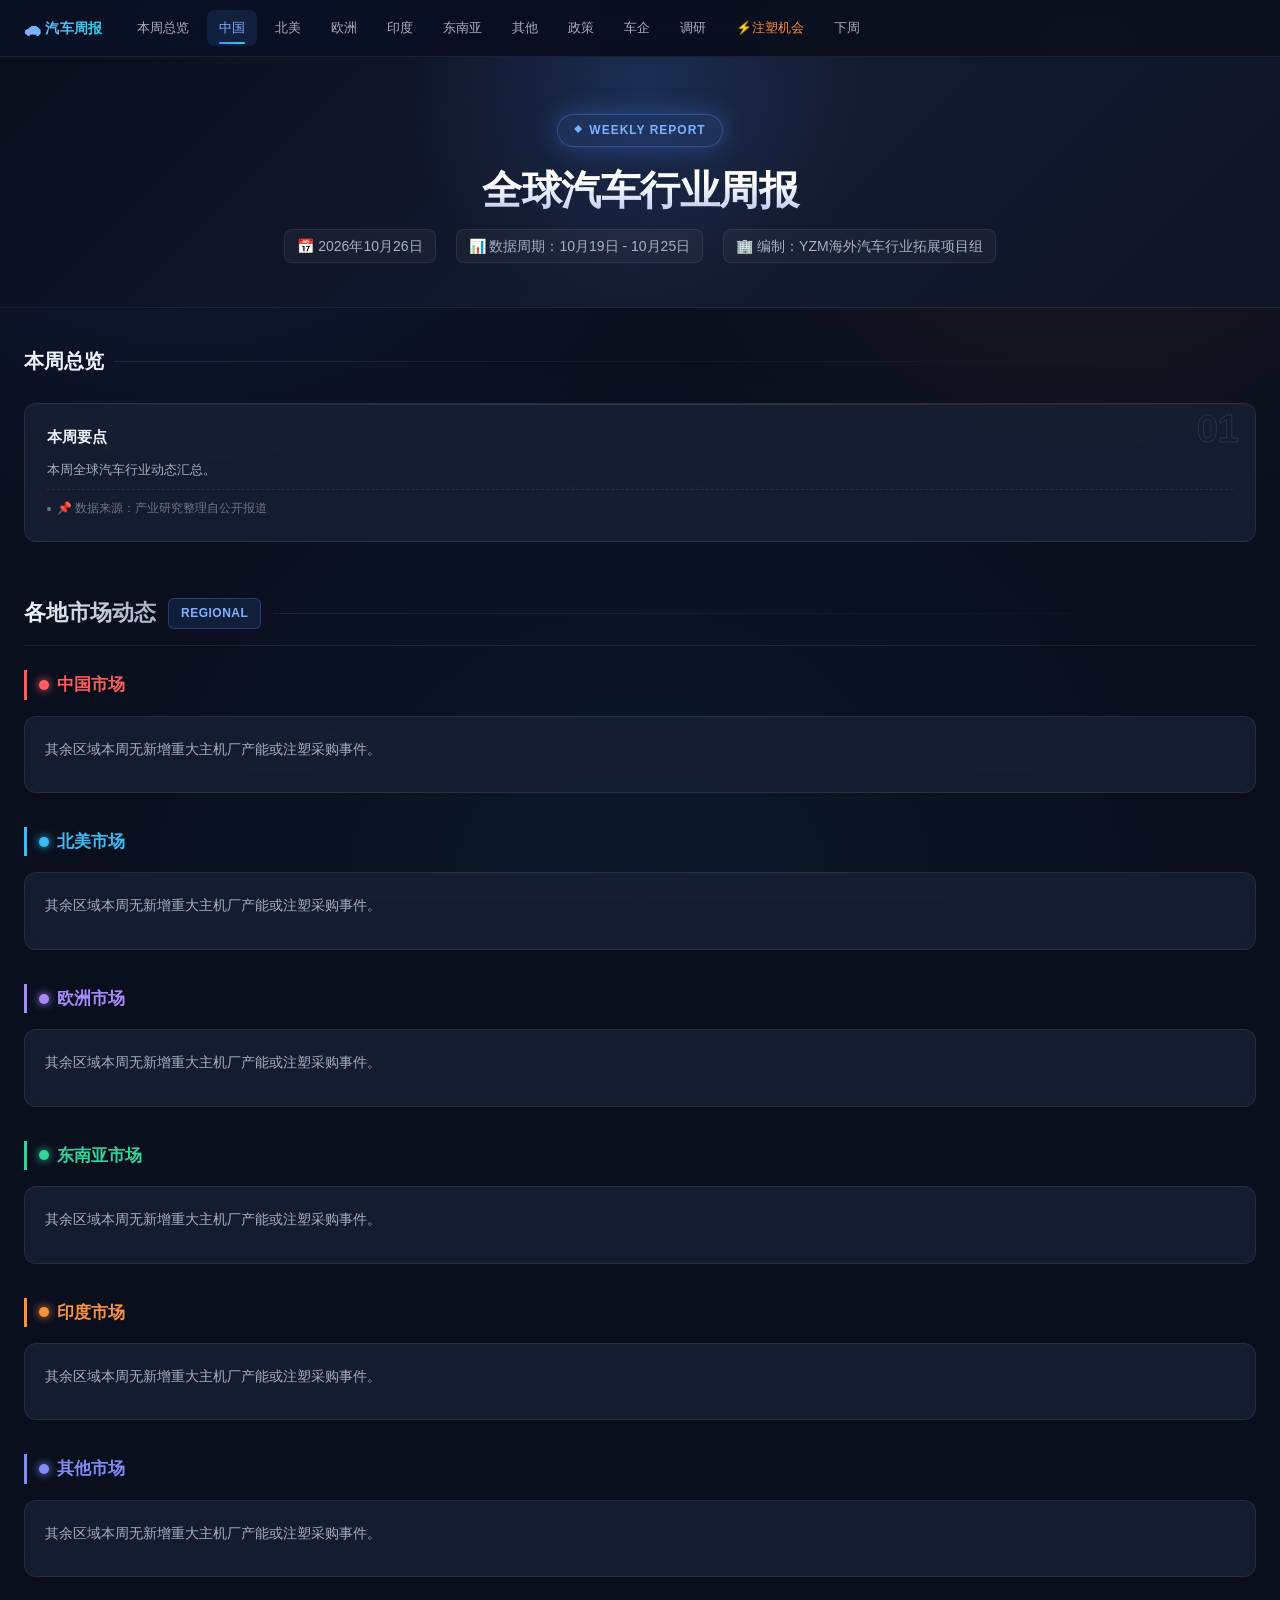
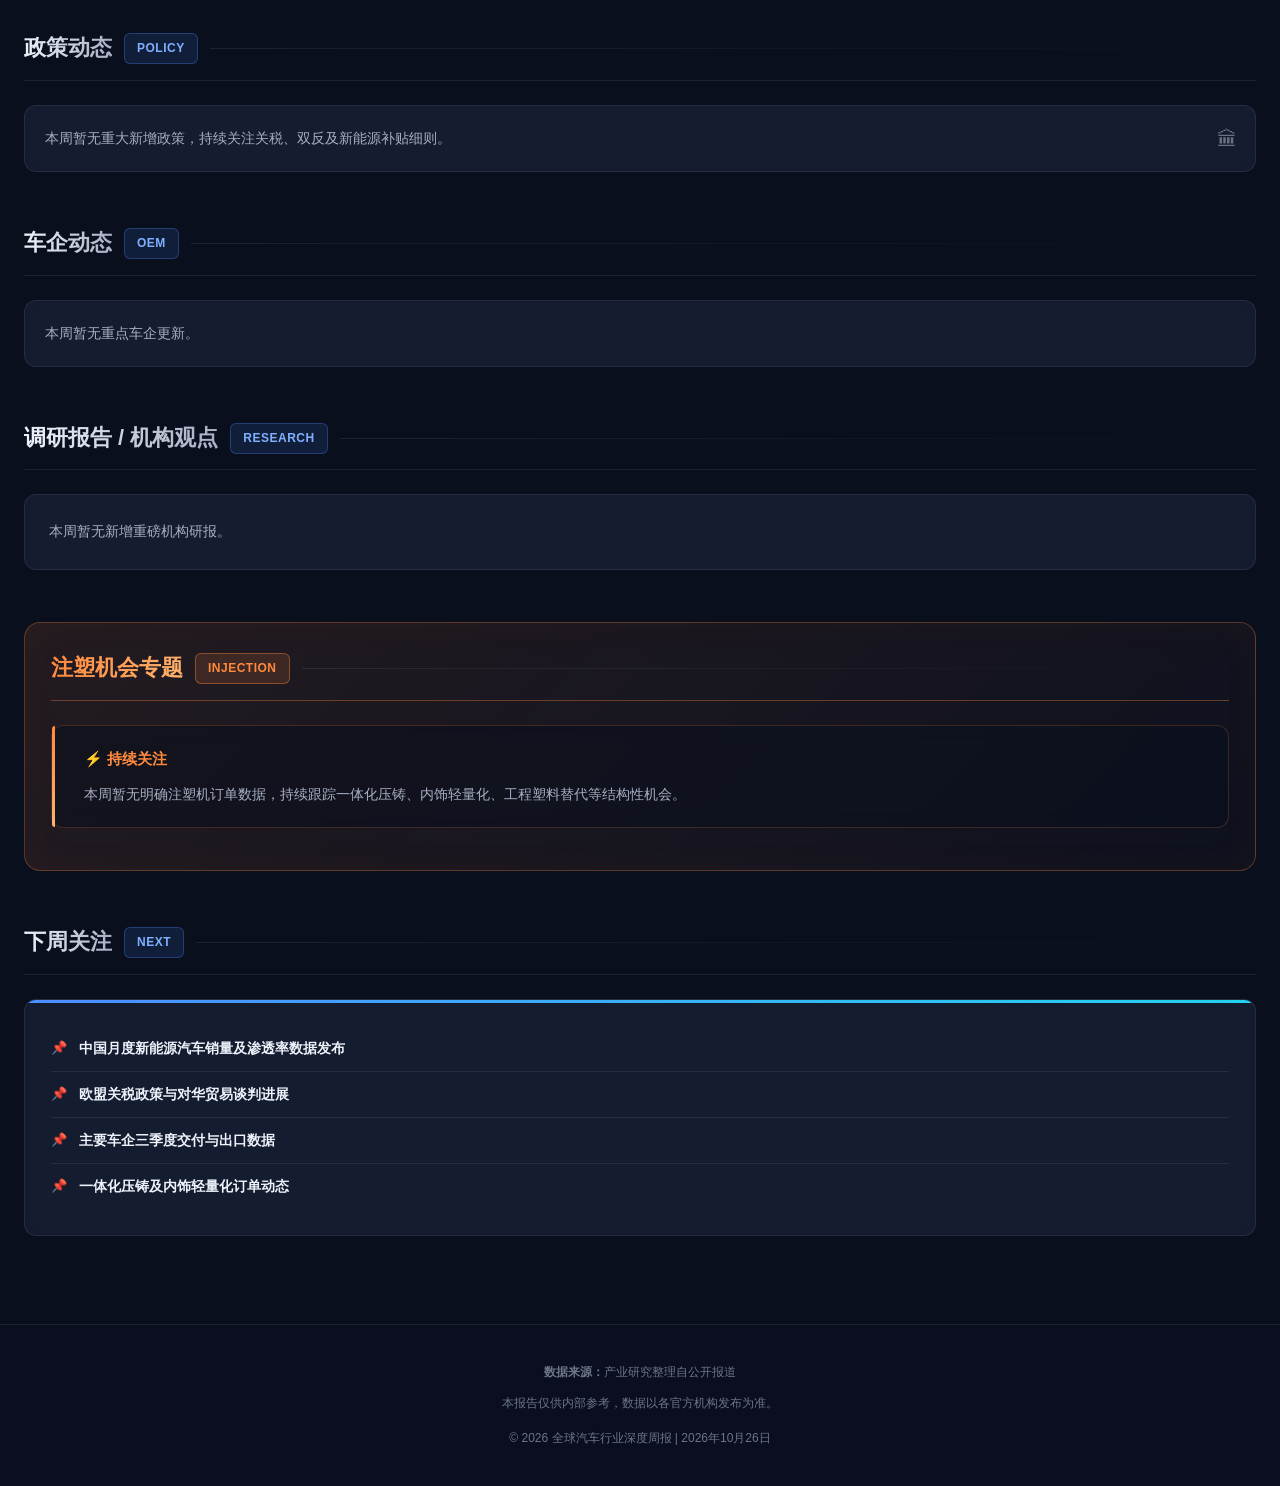
==== commit eabf60aa: "auto: 2026-10-26 汽车行业周报" ====
--- a/index.html
+++ b/index.html
@@ -3,12 +3,12 @@
 <head>
 <meta charset="UTF-8">
 <meta name="viewport" content="width=device-width, initial-scale=1.0">
-<title>全球汽车行业深度周报 | 2026年10月19日</title>
-<meta name="description" content="2026年10月19日全球汽车行业深度周报,涵盖中国、东南亚、南美、欧洲、北美等区域市场动态、政策变化、车企动态及注塑行业机会分析">
+<title>全球汽车行业深度周报 | 2026年10月26日</title>
+<meta name="description" content="2026年10月26日全球汽车行业深度周报,涵盖中国、东南亚、南美、欧洲、北美等区域市场动态、政策变化、车企动态及注塑行业机会分析">
 <meta name="keywords" content="汽车行业,周报,市场分析,注塑机,新能源,政策动态">
 <meta name="author" content="数据分析助手">
-<meta property="og:title" content="全球汽车行业深度周报 | 2026年10月19日">
-<meta property="og:description" content="2026年10月19日全球汽车行业深度周报,涵盖中国、东南亚、南美、欧洲、北美等区域市场动态、政策变化、车企动态及注塑行业机会分析">
+<meta property="og:title" content="全球汽车行业深度周报 | 2026年10月26日">
+<meta property="og:description" content="2026年10月26日全球汽车行业深度周报,涵盖中国、东南亚、南美、欧洲、北美等区域市场动态、政策变化、车企动态及注塑行业机会分析">
 <meta property="og:type" content="article">
 <style>
 *,*::before,*::after{box-sizing:border-box;margin:0;padding:0}
@@ -804,8 +804,8 @@
   <span class="hero-badge">WEEKLY REPORT</span>
   <h1>全球汽车行业周报</h1>
   <div class="hero-meta">
-    <span>📅 2026年10月19日</span>
-    <span>📊 数据周期：10月12日 - 10月18日</span>
+    <span>📅 2026年10月26日</span>
+    <span>📊 数据周期：10月19日 - 10月25日</span>
     <span>🏢 编制：YZM海外汽车行业拓展项目组</span>
   </div>
 </div>
@@ -820,28 +820,13 @@
       <h2>本周总览</h2>
       <span class="line"></span>
     </div>
-    <p style="margin-bottom:24px;color:var(--text-soft);">2026年10月12日-10月19日，全球汽车行业焦点集中在巴黎车展开展与中国9月汽车产销数据发布两大核心事件。中国汽车工业协会于本周正式公布9月国内汽车产销数据，整体市场呈现环比修复、同比小幅调整的态势，新能源汽车渗透率持续维持高位，汽车出口依旧保持强劲<strong>增长动力</strong>；2026巴黎车展于10月12日正式开幕，中国车企参展规模创下历史新高，凸显中国汽车产业全球竞争力持续<strong>提升</strong>，成为本届展会最受关注的核心亮点。 当前全球车市延续结构性分化特征，欧美成熟市场新能源转型节奏稳步推进，东南亚、印度等新兴市场本地化生产需求持续<strong>提升</strong>，中国汽车零部件（含注塑产业链）出海配套机会不断显现，本周行业动态主要围绕权威产销数据披露、国际车展品牌展示、产业配套升级三大方向展开。</p>
     <div class="kp-grid">
     <div class="kp-card">
       <span class="kp-num">01</span>
       
-      <h3>中汽协发布2026年9月国内汽车产销数据</h3>
-      <p>9月汽车产销分别完成<strong>299万辆</strong>和<strong>295.6万辆</strong>，环比分别<strong>增长11.4%和9%</strong>，同比分别<strong>下降8.7%和8.4%</strong>；1-9月累计产销完成<strong>2324.6万辆</strong>和<strong>2327.1万辆</strong>，同比均<strong>下降4.5%</strong></p>
-      <div class="news-foot"><div class="news-source">📌 数据来源：网易</div><a class="src-link" href="https://www.163.com/dy/article/L978DSNB0519QIKK.html" target="_blank" rel="noopener nofollow"><span class="src-link-ico">🔗</span>原文</a></div>
-    </div>
-    <div class="kp-card">
-      <span class="kp-num">02</span>
-      
-      <h3>2026巴黎车展中国车企参展规模创新高</h3>
-      <p>本届车展共有60余个汽车品牌参展，中国阵营派出16家车企、25个品牌参展，占整车展商比例超过三分之一，参展规模超过德国、法国本土车企之和</p>
-      <div class="news-foot"><div class="news-source">📌 数据来源：今日头条</div><a class="src-link" href="http://m.toutiao.com/group/7696949487884894775/" target="_blank" rel="noopener nofollow"><span class="src-link-ico">🔗</span>原文</a></div>
-    </div>
-    <div class="kp-card">
-      <span class="kp-num">03</span>
-      
-      <h3>中汽协披露9月新能源汽车产销数据</h3>
-      <p>1-9月新能源汽车产销分别完成<strong>1248.3万辆</strong>和<strong>1247.2万辆</strong>，新能源汽车出口占比连续四个月超过<strong>50%</strong>，国内销量占比逐月<strong>提升</strong>，累计销量占比稳定保持在<strong>50%</strong>以上</p>
-      <div class="news-foot"><div class="news-source">📌 数据来源：今日头条</div><a class="src-link" href="http://m.toutiao.com/group/7697202703222587904/" target="_blank" rel="noopener nofollow"><span class="src-link-ico">🔗</span>原文</a></div>
+      <h3>本周要点</h3>
+      <p>本周全球汽车行业动态汇总。</p>
+      <div class="news-foot"><div class="news-source">📌 数据来源：产业研究整理自公开报道</div></div>
     </div>
     </div>
   </section>
@@ -854,31 +839,27 @@
     </div>
     <div class="subsection region-cn" id="china">
       <h3 class="subsection-title"><span class="region-dot"></span>中国市场</h3>
-      <div class="news-card"><h4>中汽协发布2026年前三季度及9月国内汽车产销</h4><div class="news-body"><div class="points-block"><div class="point point-key"><span class="point-head">📊 关键数据 / 事件</span><span class="point-text">2026年10月12日发布数据显示，前三季度国内汽车产销分别完成<strong>2324.6万辆</strong>、<strong>2327.1万辆</strong>，同比均<strong>下降4.5%</strong>；新能源汽车累计销量<strong>1247.2万辆</strong>，<strong>同比增长11.1%</strong>，新车销量占比<strong>提升至53.6%</strong>；9月单月新能源汽车产销分别为<strong>181.4万辆</strong>、<strong>182.3万辆</strong>，同比分别<strong>增长12.2%</strong>，汽车出口量占比连续4个月超<strong>50%</strong></span></div><div class="point point-impact"><span class="point-head">🔍 影响分析</span><span class="point-text">新能源汽车渗透率稳定维持在<strong>50%</strong>以上，持续拉动新能源车型保险杠、仪表台、内外饰结构件等注塑件的需求<strong>增长</strong>；汽车出口占比持续<strong>提升</strong>，带动国内注塑件企业出海配套需求以及出口型注塑机订单<strong>增长</strong>。</span></div><div class="point point-trend"><span class="point-head">📈 趋势判断</span><span class="point-text">渗透/市占率<strong>提升</strong>，新能源与新能源车型占比长期走高，配套塑件需求同步放量。出口带动差异化定制塑件与本地化配套订单持续<strong>增长</strong>。</span></div></div></div><div class="news-foot"><div class="news-source">📌 数据来源：中国汽车工业协会</div><a class="src-link" href="https://finance.sina.com.cn/jjxw/2026-10-12/doc-iniuyarm8437345.shtml" target="_blank" rel="noopener nofollow"><span class="src-link-ico">🔗</span>原文</a></div></div>
-      <div class="news-card"><h4>前三季度中国车市呈现&quot;内冷外热&quot;分化态势</h4><div class="news-body"><div class="points-block"><div class="point point-key"><span class="point-head">📊 关键数据 / 事件</span><span class="point-text">2026年前三季度国内汽车销量<strong>1506.6万辆</strong>，<strong>同比下滑约20%</strong>，出口销量累计突破<strong>800万辆</strong>，<strong>同比增长超60%</strong></span></div><div class="point point-impact"><span class="point-head">🔍 影响分析</span><span class="point-text">国内市场调整下，供应链端加速优胜劣汰，具备成本优势和出口配套能力的注塑企业迎来更大市场空间；出口放量带动海外本地化生产需求，拉动注塑机出口及海外注塑产能布局需求。</span></div><div class="point point-trend"><span class="point-head">📈 趋势判断</span><span class="point-text">贸易壁垒推动本地化布局提速，区域化注塑产能与供应链内移成为趋势。出口带动差异化定制塑件与本地化配套订单持续<strong>增长</strong>。</span></div></div></div><div class="news-foot"><div class="news-source">📌 数据来源：中汽协</div><a class="src-link" href="https://news.yiche.com/hao/wenzhang/113820492/" target="_blank" rel="noopener nofollow"><span class="src-link-ico">🔗</span>原文</a></div></div>
+      <div class="news-card"><div class="news-body">其余区域本周无新增重大主机厂产能或注塑采购事件。</div></div>
     </div>
     <div class="subsection region-na" id="na">
       <h3 class="subsection-title"><span class="region-dot"></span>北美市场</h3>
-      <div class="news-card"><h4>Cox Automotive公布美国2026年第三季度纯电动汽车销量回升</h4><div class="news-body"><div class="points-block"><div class="point point-key"><span class="point-head">📊 关键数据 / 事件</span><span class="point-text">美国第三季度纯电动汽车销量约<strong>26.3万辆</strong>，较第二季度<strong>增长6%-8%</strong>，按统计口径回升幅度约<strong>7.7%</strong>，数据发布于2026年10月12日</span></div><div class="point point-impact"><span class="point-head">🔍 影响分析</span><span class="point-text">美国纯电动汽车销量回升将带动纯电车型内外饰、电池包结构件等注塑件需求<strong>增长</strong>，利好注塑机及注塑件企业配套北美新能源汽车产业链</span></div><div class="point point-trend"><span class="point-head">📈 趋势判断</span><span class="point-text">该领域需求将随行业结构性升级而持续<strong>增长</strong>，注塑相关机会值得跟踪。</span></div></div></div><div class="news-foot"><div class="news-source">📌 数据来源：Cox</div><a class="src-link" href="http://m.toutiao.com/group/7696632915102269987/" target="_blank" rel="noopener nofollow"><span class="src-link-ico">🔗</span>原文</a></div></div>
+      <div class="news-card"><div class="news-body">其余区域本周无新增重大主机厂产能或注塑采购事件。</div></div>
     </div>
     <div class="subsection region-eu" id="eu">
       <h3 class="subsection-title"><span class="region-dot"></span>欧洲市场</h3>
-      <div class="news-card"><h4>2026巴黎国际车展开幕，中国品牌参展数量首次超过德法品牌之和</h4><div class="news-body"><div class="points-block"><div class="point point-key"><span class="point-head">📊 关键数据 / 事件</span><span class="point-text">本次车展共有60余个品牌参展，其中25个品牌来自中国；2026年前8个月欧洲新注册中国品牌汽车约<strong>40万辆</strong>，占总新注册量比例达<strong>10.7%</strong></span></div><div class="point point-impact"><span class="point-head">🔍 影响分析</span><span class="point-text">中国车企加速欧洲本土化布局，带动本地化配套需求<strong>增长</strong>，为中国注塑机出口欧洲以及欧洲本土注塑件供应带来增量机会，内外饰、车身结构件等注塑配套订单需求将逐步释放</span></div><div class="point point-trend"><span class="point-head">📈 趋势判断</span><span class="point-text">贸易壁垒推动本地化布局提速，区域化注塑产能与供应链内移成为趋势。出口带动差异化定制塑件与本地化配套订单持续<strong>增长</strong>。</span></div></div></div><div class="news-foot"><div class="news-source">📌 数据来源：Toutiao</div><a class="src-link" href="https://toutiao.com/group/7696465957586010624/" target="_blank" rel="noopener nofollow"><span class="src-link-ico">🔗</span>原文</a></div></div>
-      <div class="news-card"><h4>欧洲纯燃油车市场份额首次跌破50%，新能源汽车渗透率持续提升</h4><div class="news-body"><div class="points-block"><div class="point point-key"><span class="point-head">📊 关键数据 / 事件</span><span class="point-text">最新公开数据显示，欧洲市场纯燃油车市场占比首次低于<strong>50%</strong>，新能源汽车占比持续<strong>攀升</strong></span></div><div class="point point-impact"><span class="point-head">🔍 影响分析</span><span class="point-text">新能源汽车占比<strong>提升带动轻量化注塑零部件需求增长</strong>，更多内外饰、电池结构件采用注塑工艺，拉动对大吨位高精度注塑机的新增采购需求</span></div><div class="point point-trend"><span class="point-head">📈 趋势判断</span><span class="point-text">电动化与轻量化成为主线，高强/集成化工程塑料结构件需求持续<strong>提升</strong>。</span></div></div></div><div class="news-foot"><div class="news-source">📌 数据来源：Toutiao</div><a class="src-link" href="https://toutiao.com/group/7697815632246751783/" target="_blank" rel="noopener nofollow"><span class="src-link-ico">🔗</span>原文</a></div></div>
+      <div class="news-card"><div class="news-body">其余区域本周无新增重大主机厂产能或注塑采购事件。</div></div>
     </div>
     <div class="subsection region-sea" id="sea">
       <h3 class="subsection-title"><span class="region-dot"></span>东南亚市场</h3>
-      <div class="news-card"><h4>东南亚市场本周动态</h4><div class="news-body">关键数据/事件： 趋势判断：该领域需求将随行业结构性升级而持续<strong>增长</strong>，注塑相关机会值得跟踪。</div><div class="news-foot"><div class="news-source">📌 数据来源：产业研究整理自公开报道</div></div></div>
+      <div class="news-card"><div class="news-body">其余区域本周无新增重大主机厂产能或注塑采购事件。</div></div>
     </div>
     <div class="subsection region-india" id="india">
       <h3 class="subsection-title"><span class="region-dot"></span>印度市场</h3>
-      <div class="news-card"><h4>印度汽车工业协会（SIAM）发布2026年9月印度国内乘用车销量</h4><div class="news-body"><div class="points-block"><div class="point point-key"><span class="point-head">📊 关键数据 / 事件</span><span class="point-text">2026年9月印度国内乘用车总销量为454574辆，数据由SIAM于2026年10月15日发布</span></div><div class="point point-impact"><span class="point-head">🔍 影响分析</span><span class="point-text">印度乘用车市场保持稳定规模，持续拉动内外饰、保险杠、仪表台等注塑件的本土需求<strong>增长</strong>，为中国注塑机出海及注塑件供应商本地化布局提供稳定市场基础</span></div><div class="point point-trend"><span class="point-head">📈 趋势判断</span><span class="point-text">贸易壁垒推动本地化布局提速，区域化注塑产能与供应链内移成为趋势。</span></div></div></div><div class="news-foot"><div class="news-source">📌 数据来源：新浪</div><a class="src-link" href="https://k.sina.com.cn/article_5953190046_162d6789e06703ufuk.html" target="_blank" rel="noopener nofollow"><span class="src-link-ico">🔗</span>原文</a></div></div>
-      <div class="news-card"><h4>现代汽车印度累计销量截至2026年第三季度接近千万辆，年内有望突破1000万辆</h4><div class="news-body"><div class="points-block"><div class="point point-key"><span class="point-head">📊 关键数据 / 事件</span><span class="point-text">现代汽车自1998年进入印度市场，截至2026年第三季度累计销量达9884960台，按当前销售势头预计2026年内将突破<strong>1000万辆</strong>，数据来自SIAM，2026年10月14日发布</span></div><div class="point point-impact"><span class="point-head">🔍 影响分析</span><span class="point-text">现代汽车在印度市场规模持续扩张，加速供应链本土化布局，将带动配套注塑件订单释放，同时刺激本土生产基地对注塑设备的更新与新增采购需求</span></div><div class="point point-trend"><span class="point-head">📈 趋势判断</span><span class="point-text">该领域需求将随行业结构性升级而持续<strong>增长</strong>，注塑相关机会值得跟踪。</span></div></div></div><div class="news-foot"><div class="news-source">📌 数据来源：News</div><a class="src-link" href="http://news.qq.com/rain/a/20261014A07YKQ00" target="_blank" rel="noopener nofollow"><span class="src-link-ico">🔗</span>原文</a></div></div>
+      <div class="news-card"><div class="news-body">其余区域本周无新增重大主机厂产能或注塑采购事件。</div></div>
     </div>
     <div class="subsection region-other" id="other">
       <h3 class="subsection-title"><span class="region-dot"></span>其他市场</h3>
-      <div class="news-card"><h4>巴西2026年10月汽车销量同比增长20.4%，创年内第二好月度销量</h4><div class="news-body"><div class="points-block"><div class="point point-key"><span class="point-head">📊 关键数据 / 事件</span><span class="point-text">2026年10月巴西轿车、轻型商用车、卡车和客车总上牌量达<strong>21.78万辆</strong>，较2025年同期<strong>增长20.4%</strong>，为今年以来第二高销量月度；其中轿车和轻型商用车售出<strong>24.8万辆</strong>，<strong>同比增长11.3%</strong></span></div><div class="point point-impact"><span class="point-head">🔍 影响分析</span><span class="point-text">巴西汽车市场需求持续回暖，整车销量<strong>增长拉动本地产能释放</strong>，将带动内外饰、保险杠等注塑零部件需求<strong>提升</strong>，利好注塑机企业对巴西出口业务增量</span></div><div class="point point-trend"><span class="point-head">📈 趋势判断</span><span class="point-text">出口带动差异化定制塑件与本地化配套订单持续<strong>增长</strong>。</span></div></div></div><div class="news-foot"><div class="news-source">📌 数据来源：巴西汽车行业统计</div><a class="src-link" href="https://www.52hrtt.com/mobileview/info?id=A1699327921084" target="_blank" rel="noopener nofollow"><span class="src-link-ico">🔗</span>原文</a></div></div>
-      <div class="news-card"><h4>巴西10月皮卡车型销量环比大涨，本土市场皮卡需求保持旺盛</h4><div class="news-body"><div class="points-block"><div class="point point-key"><span class="point-head">📊 关键数据 / 事件</span><span class="point-text">2026年10月巴西整体汽车销量248005辆，<strong>同比增长11.3%</strong>，皮卡市场中大众Saveiro销量排名第二，仅次于丰田Hilux</span></div><div class="point point-impact"><span class="point-head">🔍 影响分析</span><span class="point-text">皮卡车型在巴西市场需求旺盛，皮卡外饰、货厢附件等注塑部件用量高于普通轿车，将带动对应注塑件及生产设备的需求<strong>增长</strong></span></div><div class="point point-trend"><span class="point-head">📈 趋势判断</span><span class="point-text">该领域需求将随行业结构性升级而持续<strong>增长</strong>，注塑相关机会值得跟踪。</span></div></div></div><div class="news-foot"><div class="news-source">📌 数据来源：汽车之家2026年10月16日发布</div><a class="src-link" href="https://chejiahao.m.autohome.com.cn/pingan/chejiahao/detailinfo/17924314" target="_blank" rel="noopener nofollow"><span class="src-link-ico">🔗</span>原文</a></div></div>
+      <div class="news-card"><div class="news-body">其余区域本周无新增重大主机厂产能或注塑采购事件。</div></div>
     </div>
   </section>
   <!-- 政策动态 -->
@@ -888,8 +869,7 @@
       <span class="sec-num">POLICY</span>
       <span class="sec-line"></span>
     </div>
-    <div class="policy-card"><h3>四部门明确2026汽车下乡补贴规则</h3><div class="news-body rich">限定不可叠加以旧换新补贴：工信部、商务部、发改委、农业农村部启动新一轮汽车下乡活动，明确参与下乡目录的车型仅可享受国家现行车辆购置税减免、车船税减免等财税优惠政策，不能叠加享受汽车以旧换新补贴，进一步规范了补贴申领流程，将拉动下沉市场汽车消费<strong>增长</strong></div><div class="news-foot"><div class="news-source">📌 数据来源：今日头条</div><a class="src-link" href="http://m.toutiao.com/group/7697879634561581606/" target="_blank" rel="noopener nofollow"><span class="src-link-ico">🔗</span>原文</a></div></div>
-    <div class="policy-card"><h3>商务部、科技部公开征求修订《中国禁止出口限制出口</h3><div class="news-body rich">技术目录》意见，涉及汽车核心技术领域：为聚焦汽车产业链自主可控推进配套升级，商务部、科技部就修订目录公开征求意见，拟调整部分汽车核心技术的出口限制分类，将进一步规范国内汽车技术出海合规管理，推动优势技术有序开放</div><div class="news-foot"><div class="news-source">📌 数据来源：今日头条</div><a class="src-link" href="http://m.toutiao.com/group/7698149259182588418/" target="_blank" rel="noopener nofollow"><span class="src-link-ico">🔗</span>原文</a></div></div>
+    <div class="policy-card"><p>本周暂无重大新增政策，持续关注关税、双反及新能源补贴细则。</p></div>
   </section>
   <!-- 车企动态 -->
   <section class="section" id="oem">
@@ -898,9 +878,7 @@
       <span class="sec-num">OEM</span>
       <span class="sec-line"></span>
     </div>
-    <div class="oem-card"><h3><span class="oem-tag">动态</span>比亚迪：2026年10月16日正式成为2026年</h3><div class="news-body rich">APEC会议官方合作伙伴，旗下腾势、仰望、方程豹品牌同步参会；10月12日携比亚迪、腾势双品牌亮相2026巴黎国际车展，展示全系新能源产品矩阵</div><div class="news-foot"><div class="news-source">📌 数据来源：新浪</div><a class="src-link" href="https://k.sina.cn/article_5833445914_15bb3521a00101a4i0.html" target="_blank" rel="noopener nofollow"><span class="src-link-ico">🔗</span>原文</a></div></div>
-    <div class="oem-card"><h3><span class="oem-tag">动态</span>特斯拉：面向2017款搭载英特尔HW3芯片的Mo</h3><div class="news-body rich">del S与Model X推送FSD V14 Lite版本软件更新，软件包版本号为2026.38，为初代车型提供高阶辅助驾驶功能更新</div><div class="news-foot"><div class="news-source">📌 数据来源：今日头条</div><a class="src-link" href="http://m.toutiao.com/group/7698186245834293786/" target="_blank" rel="noopener nofollow"><span class="src-link-ico">🔗</span>原文</a></div></div>
-    <div class="oem-card"><h3><span class="oem-tag">动态</span>丰田：2026年10月在投资者技术说明会上官宣</h3><div class="news-body rich">计划2030年将旗下全部约50款车型全面升级为SDV软件定义汽车，推进全产品矩阵智能化转型</div><div class="news-foot"><div class="news-source">📌 数据来源：今日头条</div><a class="src-link" href="http://m.toutiao.com/group/7697614953095774720/" target="_blank" rel="noopener nofollow"><span class="src-link-ico">🔗</span>原文</a></div></div>
+    <div class="oem-card"><p>本周暂无重点车企更新。</p></div>
   </section>
   <!-- 调研报告 / 机构观点 -->
   <section class="section" id="research">
@@ -909,8 +887,7 @@
       <span class="sec-num">RESEARCH</span>
       <span class="sec-line"></span>
     </div>
-    <div class="research-card"><h3>《2026年全球汽车行业展望报告》（经济学人智库）</h3><div class="news-body rich">2026年全球汽车行业电动化转型叠加贸易壁垒升级，推动行业供应链、市场格局全面重构，全年呈现“<strong>增长放缓但结构分化”特征</strong>，预计全球新能源汽车渗透率将突破<strong>42%</strong>，较2025年<strong>提升6.8个百分点</strong>。</div><div class="news-foot"><div class="news-source">📌 数据来源：搜狐</div><a class="src-link" href="https://m.sohu.com/a/991367171_121649899/" target="_blank" rel="noopener nofollow"><span class="src-link-ico">🔗</span>原文</a></div></div>
-    <div class="research-card"><h3>《汽车AHSS市场调研报告（2026）》</h3><div class="news-body rich">预计2026年全球汽车先进高强度钢（AHSS）市场规模将达到1286亿美元，年复合<strong>增长率为7.2%</strong>，轻量化趋势下AHSS在车身结构件中的应用占比将<strong>提升至38%</strong>，带动相关注塑改性配件需求同步<strong>增长</strong>。</div><div class="news-foot"><div class="news-source">📌 数据来源：搜狐</div><a class="src-link" href="https://news.sohu.com/a/979051131_122448104" target="_blank" rel="noopener nofollow"><span class="src-link-ico">🔗</span>原文</a></div></div>
+    <div class="research-card"><p>本周暂无新增重磅机构研报。</p></div>
   </section>
   <!-- Injection -->
   <section class="injection-section" id="injection">
@@ -919,9 +896,7 @@
       <span class="sec-num" style="color:var(--accent-orange);background:rgba(255,138,61,.14);border:1px solid rgba(255,138,61,.4)">INJECTION</span>
       <span class="sec-line"></span>
     </div>
-      <div class="inj-card"><h3>⚡ 比亚迪泰国工厂二期量产拉动本地化注塑件采购需求</h3><div class="news-body rich">比亚迪泰国罗勇府工厂二期于2026年10月15日正式投产，新增<strong>15万辆</strong>/年新能源汽车产能，明确要求<strong>80%</strong>内外饰注塑件实现本地化供应，新增保险杠、中控仪表台、车门内饰板等约<strong>120万套</strong>/年注塑件订单缺口，对应需求为1200T-2500T锁模力大型汽车注塑机、耐候改性PP/ABS材料，涉及客户为比亚迪泰国本地准入Tier1供应商、中资出海注塑件企业。</div><div class="news-foot"><div class="news-source">📌 数据来源：产业研究整理自公开报道</div></div></div>
-      <div class="inj-card"><h3>⚡ 欧盟车用环保新规催生生物基塑料注塑零部件替换商机</h3><div class="news-body rich">欧盟委员会2026年10月16日正式发布新版车用塑料环保法规落地细则，要求2027年起量产新车型非结构塑料零部件需包含不低于<strong>25%</strong>的可循环/生物基材料，大众、宝马等欧洲主机厂已启动供应链材料替换招标，现有传统注塑零部件需完成材料升级替换，对应需求为适配生物基材料加工的专用注塑机、生物基PLA/PBAT改性复合材料，涉及客户为欧洲本土汽车Tier1供应商、出海欧洲的中国注塑件企业。</div><div class="news-foot"><div class="news-source">📌 数据来源：产业研究整理自公开报道</div></div></div>
-      <div class="inj-card"><h3>⚡ 小米汽车北京二期产能扩建新增大型注塑配套订单</h3><div class="news-body rich">小米汽车2026年10月17日公示北京工厂二期扩建项目进展，项目将新增<strong>15万辆</strong>/年整车产能，同步开放内外饰注塑零部件供应商准入招标，新增约<strong>20万套</strong>/年前后保险杠、<strong>15万套</strong>/年中控仪表台注塑件采购需求，对注塑精度与环保性能要求较高，对应需求为高精度伺服注塑机、低VOC改性环保塑料，涉及客户为小米汽车国内供应链潜在供应商。</div><div class="news-foot"><div class="news-source">📌 数据来源：产业研究整理自公开报道</div></div></div>
+      <div class="inj-card"><h3>⚡ 持续关注</h3><p>本周暂无明确注塑机订单数据，持续跟踪一体化压铸、内饰轻量化、工程塑料替代等结构性机会。</p></div>
   </section>
   <!-- Next week -->
   <section class="section" id="nextweek">
@@ -932,19 +907,19 @@
     </div>
     <div class="next-week">
       <ul>
-      <li><strong>10月20日：2026中国汽车工程学会年会暨展览会（SAECCE 2026）在上海开幕 原文</strong></li>
-      <li><strong>10月22日：中国汽车工业协会发布2026年9月国内汽车产销数据 原文</strong></li>
-      <li><strong>10月23日：2026东京国际车展媒体日正式开展 原文</strong></li>
-      <li><strong>10月25日：欧盟汽车工业协会（ACEA）发布2026年9月欧盟新车注册量数据 原文</strong></li>
+      <li><strong>中国月度新能源汽车销量及渗透率数据发布</strong></li>
+      <li><strong>欧盟关税政策与对华贸易谈判进展</strong></li>
+      <li><strong>主要车企三季度交付与出口数据</strong></li>
+      <li><strong>一体化压铸及内饰轻量化订单动态</strong></li>
       </ul>
     </div>
   </section></main>
 
 <!-- Footer -->
 <footer class="footer">
-  <p><strong>数据来源：</strong>网易、今日头条、中国汽车工业协会、中汽协、Cox、Toutiao、产业研究整理自公开报道、新浪、News、巴西汽车行业统计、汽车之家2026年10月16日发布、搜狐</p>
+  <p><strong>数据来源：</strong>产业研究整理自公开报道</p>
   <p style="margin-top:8px">本报告仅供内部参考，数据以各官方机构发布为准。</p>
-  <p style="margin-top:12px;color:var(--text-muted)">© 2026 全球汽车行业深度周报 | 2026年10月19日</p>
+  <p style="margin-top:12px;color:var(--text-muted)">© 2026 全球汽车行业深度周报 | 2026年10月26日</p>
 </footer>
 
 <!-- Back to top button -->
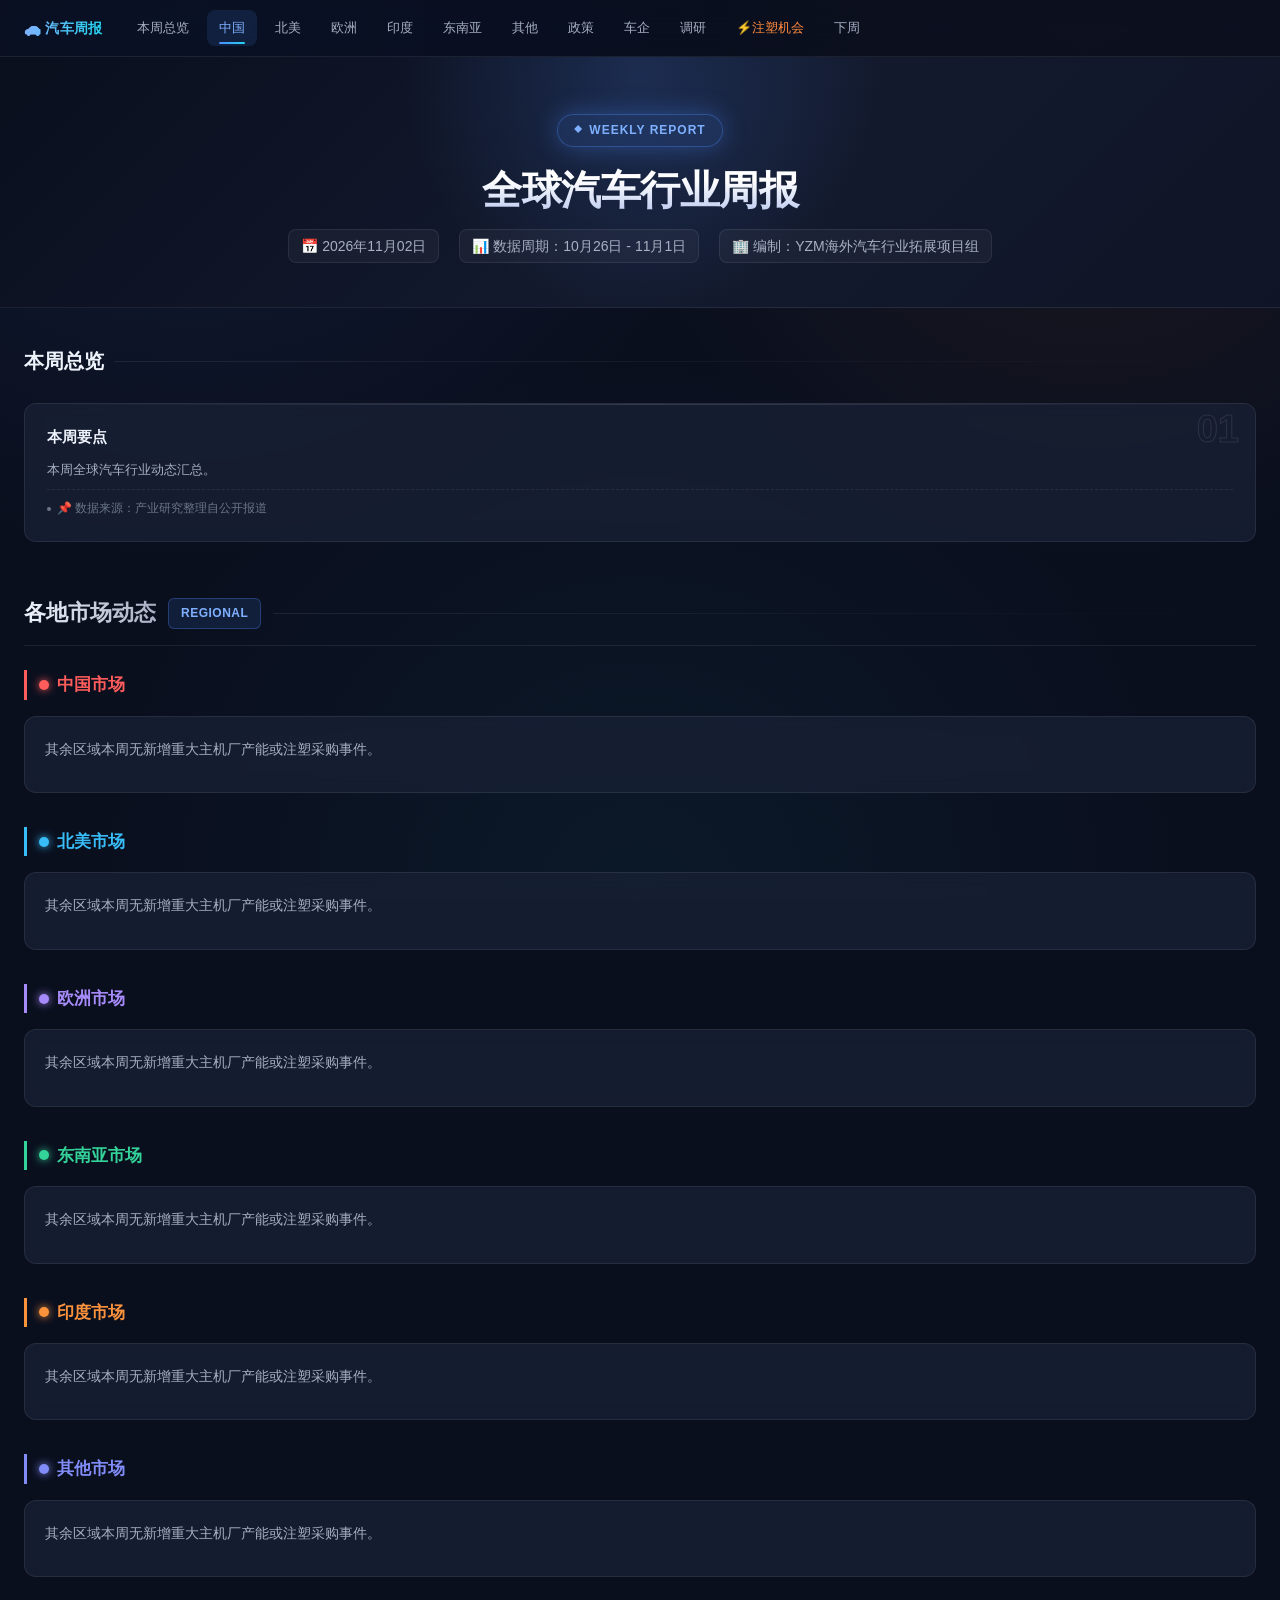
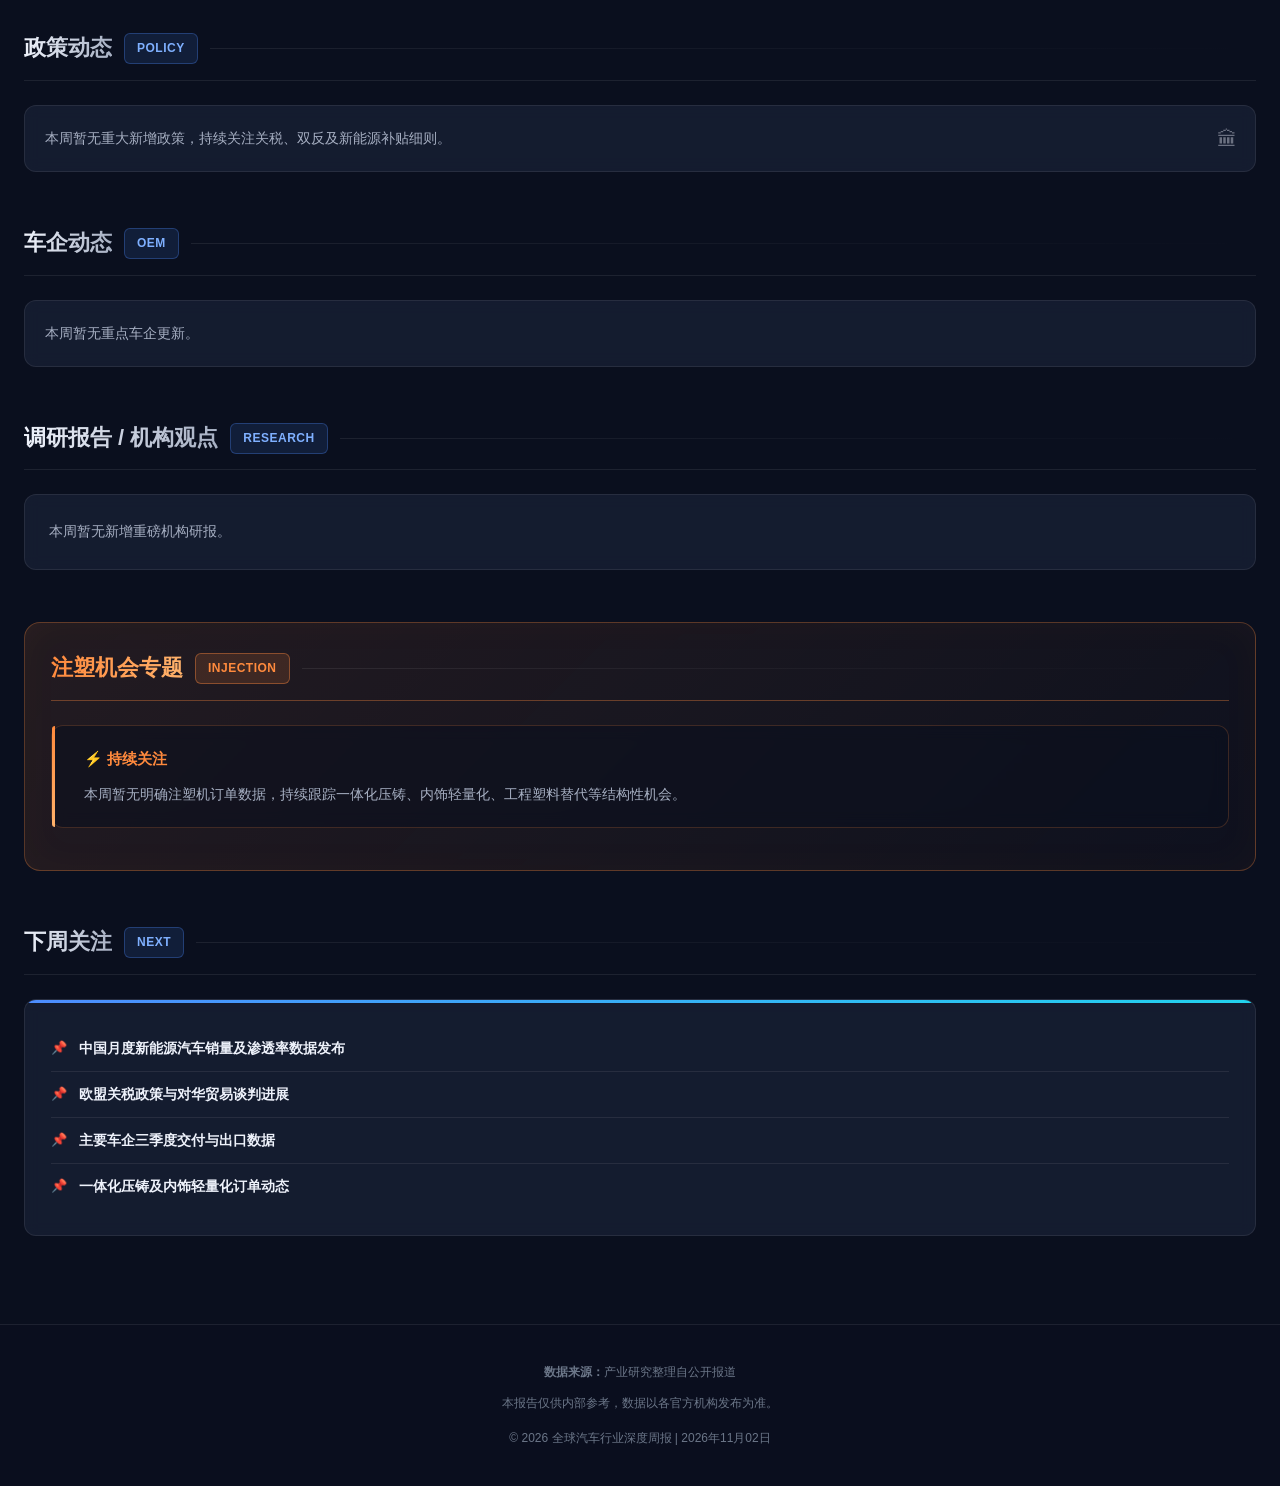
==== commit 78bb1951: "auto: 2026-11-02 汽车行业周报" ====
--- a/index.html
+++ b/index.html
@@ -3,12 +3,12 @@
 <head>
 <meta charset="UTF-8">
 <meta name="viewport" content="width=device-width, initial-scale=1.0">
-<title>全球汽车行业深度周报 | 2026年10月26日</title>
-<meta name="description" content="2026年10月26日全球汽车行业深度周报,涵盖中国、东南亚、南美、欧洲、北美等区域市场动态、政策变化、车企动态及注塑行业机会分析">
+<title>全球汽车行业深度周报 | 2026年11月02日</title>
+<meta name="description" content="2026年11月02日全球汽车行业深度周报,涵盖中国、东南亚、南美、欧洲、北美等区域市场动态、政策变化、车企动态及注塑行业机会分析">
 <meta name="keywords" content="汽车行业,周报,市场分析,注塑机,新能源,政策动态">
 <meta name="author" content="数据分析助手">
-<meta property="og:title" content="全球汽车行业深度周报 | 2026年10月26日">
-<meta property="og:description" content="2026年10月26日全球汽车行业深度周报,涵盖中国、东南亚、南美、欧洲、北美等区域市场动态、政策变化、车企动态及注塑行业机会分析">
+<meta property="og:title" content="全球汽车行业深度周报 | 2026年11月02日">
+<meta property="og:description" content="2026年11月02日全球汽车行业深度周报,涵盖中国、东南亚、南美、欧洲、北美等区域市场动态、政策变化、车企动态及注塑行业机会分析">
 <meta property="og:type" content="article">
 <style>
 *,*::before,*::after{box-sizing:border-box;margin:0;padding:0}
@@ -804,8 +804,8 @@
   <span class="hero-badge">WEEKLY REPORT</span>
   <h1>全球汽车行业周报</h1>
   <div class="hero-meta">
-    <span>📅 2026年10月26日</span>
-    <span>📊 数据周期：10月19日 - 10月25日</span>
+    <span>📅 2026年11月02日</span>
+    <span>📊 数据周期：10月26日 - 11月1日</span>
     <span>🏢 编制：YZM海外汽车行业拓展项目组</span>
   </div>
 </div>
@@ -919,7 +919,7 @@
 <footer class="footer">
   <p><strong>数据来源：</strong>产业研究整理自公开报道</p>
   <p style="margin-top:8px">本报告仅供内部参考，数据以各官方机构发布为准。</p>
-  <p style="margin-top:12px;color:var(--text-muted)">© 2026 全球汽车行业深度周报 | 2026年10月26日</p>
+  <p style="margin-top:12px;color:var(--text-muted)">© 2026 全球汽车行业深度周报 | 2026年11月02日</p>
 </footer>
 
 <!-- Back to top button -->
